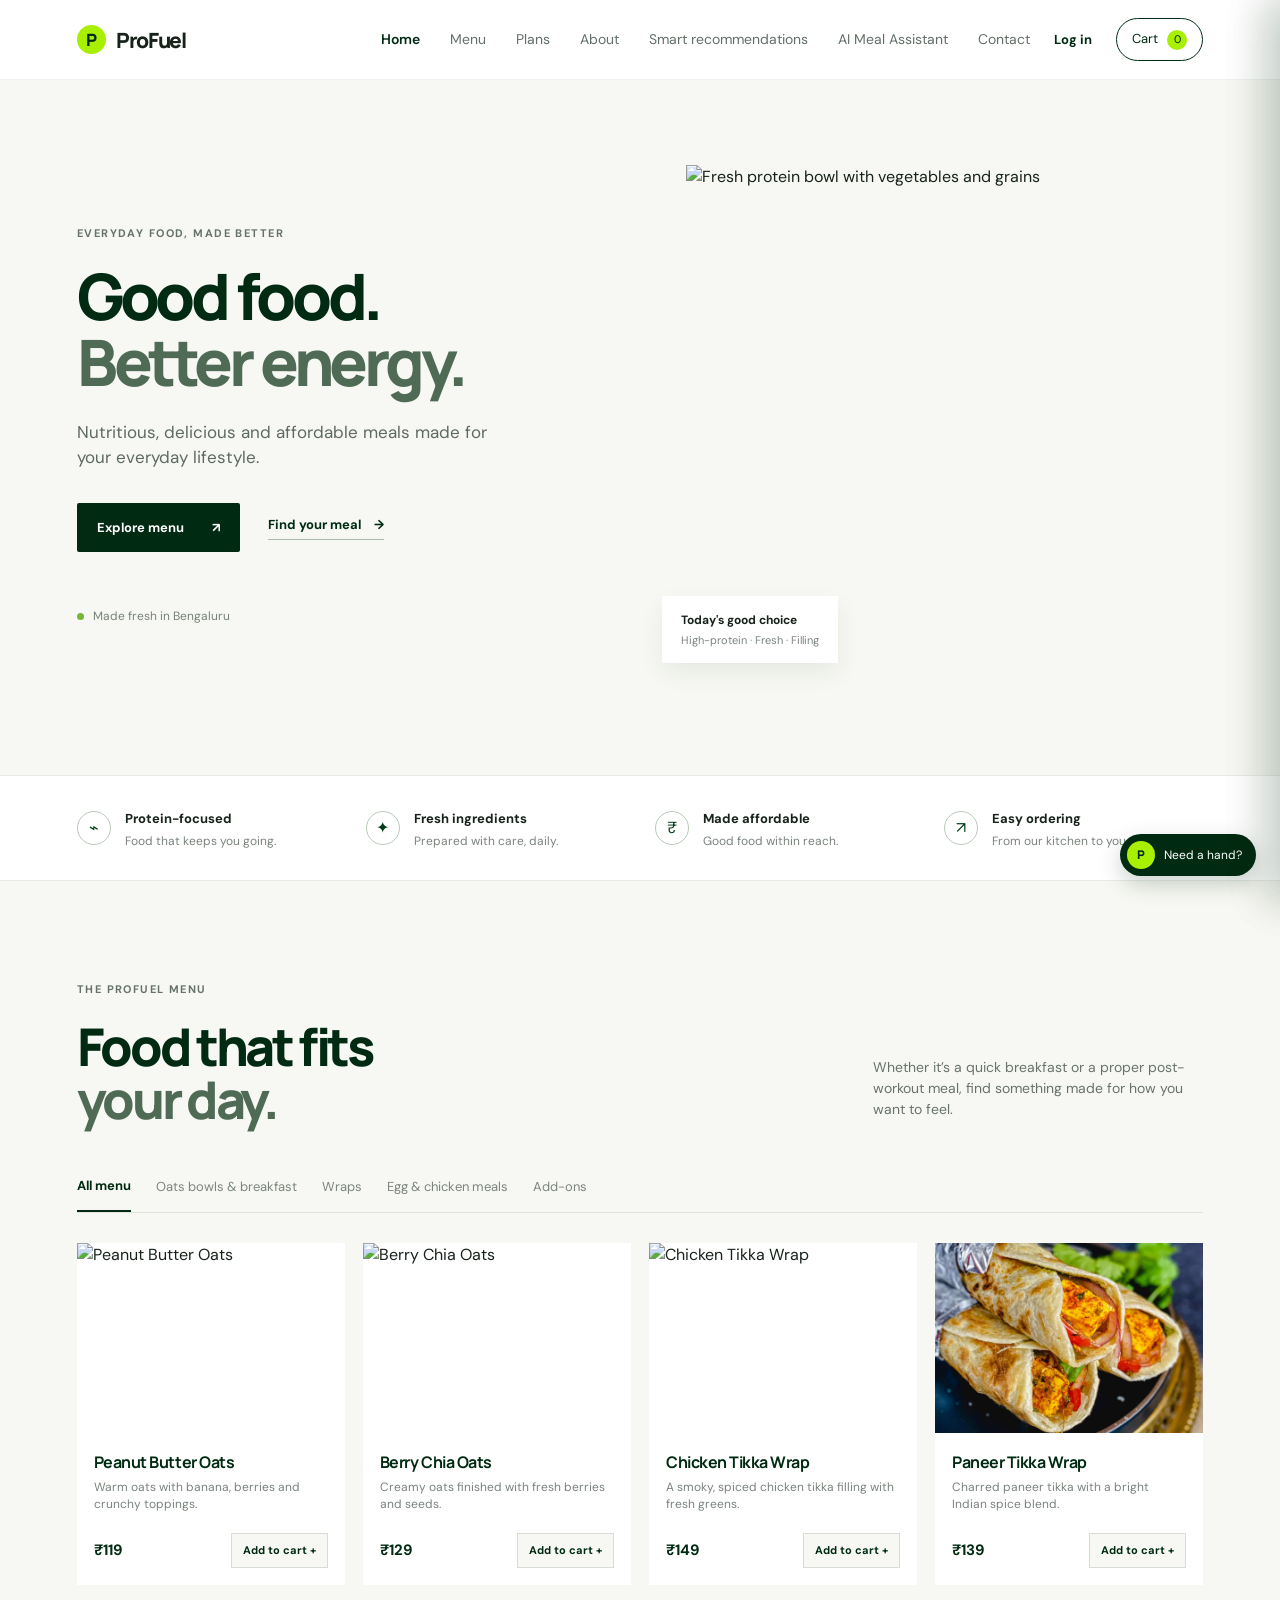
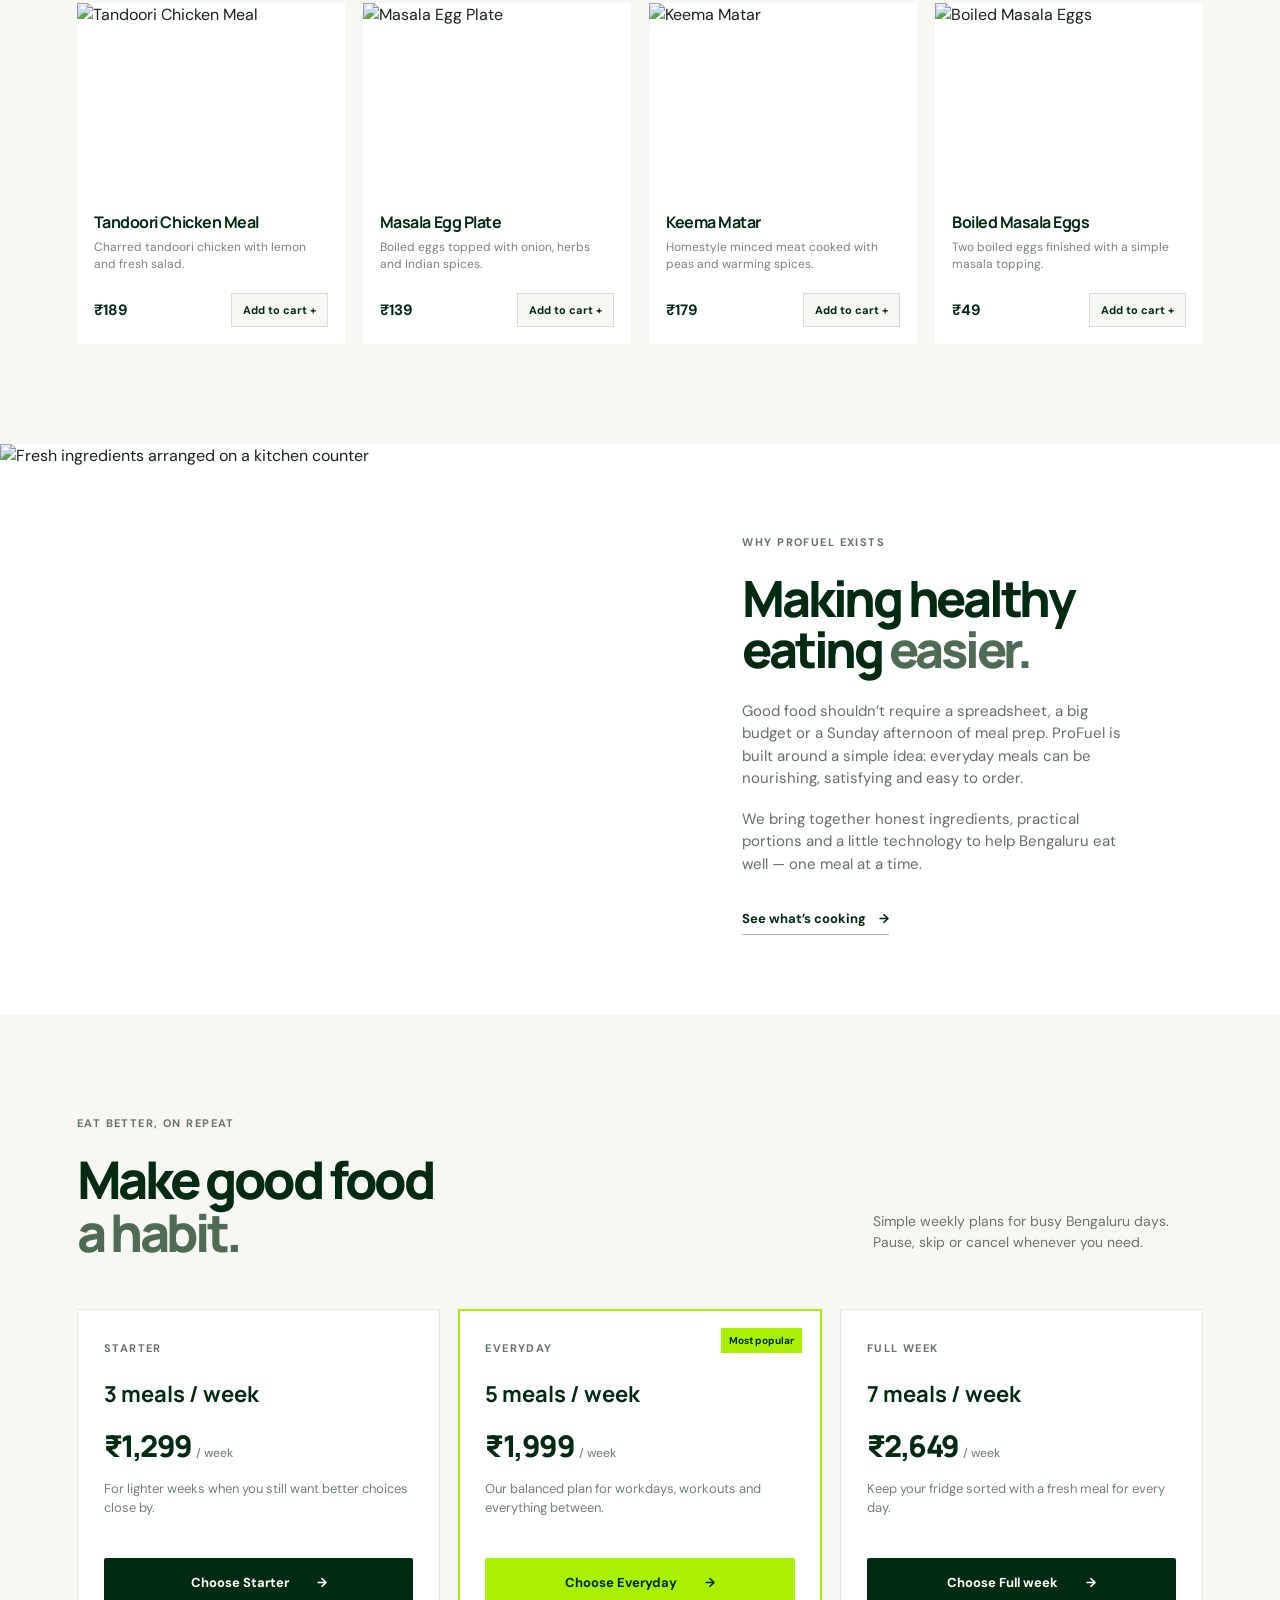
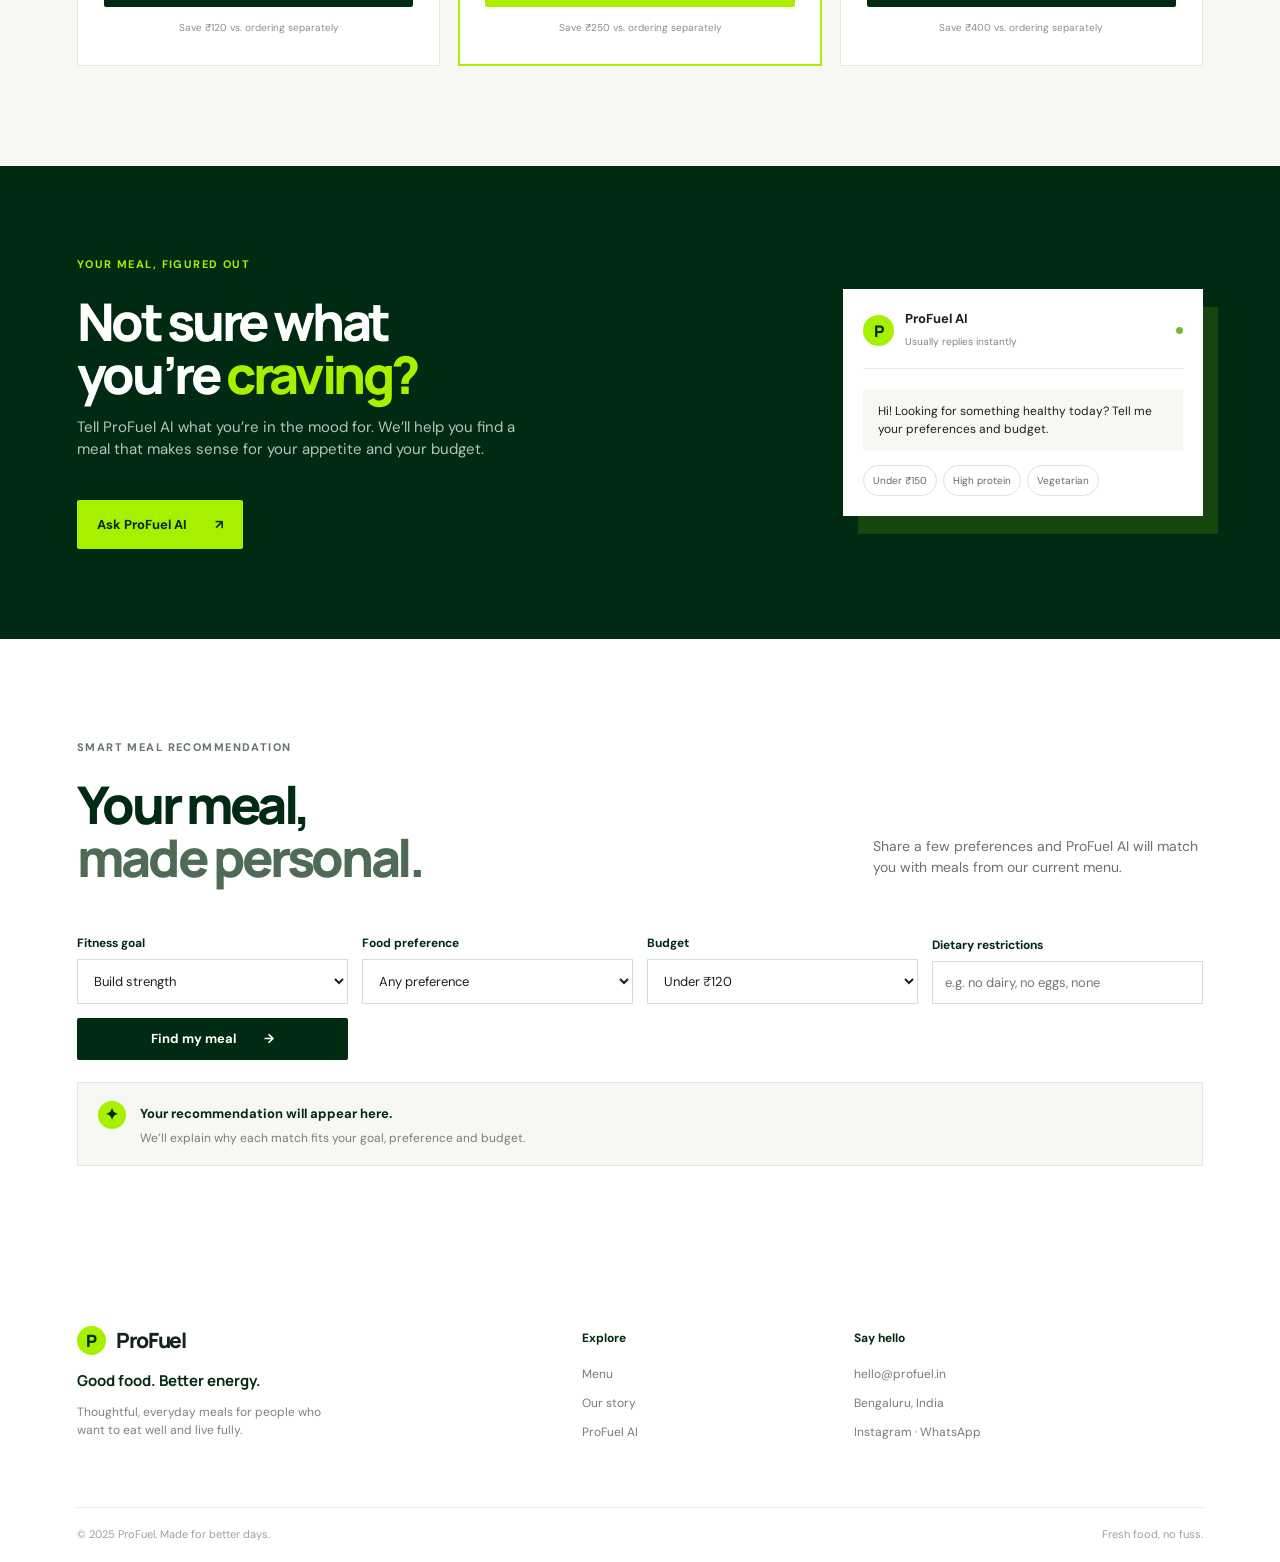
==== ProFuel/index.html @ 2f73b479 "Add files via upload" ====
<!doctype html>
<html lang="en">
  <head>
    <meta charset="UTF-8" />
    <meta name="viewport" content="width=device-width, initial-scale=1.0" />
    <meta name="description" content="ProFuel — nutritious, delicious and affordable meals for your everyday lifestyle." />
    <title>ProFuel | Good Food. Better Energy.</title>
    <link rel="preconnect" href="https://fonts.googleapis.com" />
    <link rel="preconnect" href="https://fonts.gstatic.com" crossorigin />
    <link href="https://fonts.googleapis.com/css2?family=DM+Sans:wght@400;500;600;700&family=Manrope:wght@600;700;800&display=swap" rel="stylesheet" />
    <link rel="stylesheet" href="styles.css" />
  </head>
  <body>
    <header class="site-header">
      <a class="brand" href="#home" aria-label="ProFuel home"><span class="brand-mark">P</span><span>ProFuel</span></a>
      <button class="menu-toggle" aria-label="Open menu" aria-expanded="false">☰</button>
      <nav class="main-nav" aria-label="Main navigation">
        <a class="active" href="#home">Home</a>
        <a href="#menu">Menu</a>
        <a href="#plans">Plans</a>
        <a href="#about">About</a>
        <a href="#recommend">Smart recommendations</a>
        <a href="#assistant">AI Meal Assistant</a>
        <a href="#contact">Contact</a>
      </nav>
      <button class="auth-button" id="authButton">Log in</button>
      <button class="cart-button" id="cartButton" aria-label="Open cart">Cart <span id="cartCount">0</span></button>
    </header>

    <main>
      <section class="hero" id="home">
        <div class="hero-copy">
          <p class="eyebrow">Everyday food, made better</p>
          <h1>Good food.<br /><em>Better energy.</em></h1>
          <p class="hero-text">Nutritious, delicious and affordable meals made for your everyday lifestyle.</p>
          <div class="hero-actions">
            <a class="button button-dark" href="#menu">Explore menu <span>↗</span></a>
            <a class="text-link" href="#assistant">Find your meal <span>→</span></a>
          </div>
          <div class="hero-note"><span class="note-dot"></span> Made fresh in Bengaluru</div>
        </div>
        <div class="hero-image">
          <img src="https://images.unsplash.com/photo-1547592180-85f173990554?auto=format&fit=crop&w=1200&q=85" alt="Fresh protein bowl with vegetables and grains" />
          <div class="image-label"><strong>Today's good choice</strong><span>High-protein · Fresh · Filling</span></div>
        </div>
      </section>

      <section class="benefits" aria-label="Why ProFuel">
        <div class="benefit"><span class="benefit-icon">⌁</span><div><strong>Protein-focused</strong><p>Food that keeps you going.</p></div></div>
        <div class="benefit"><span class="benefit-icon">✦</span><div><strong>Fresh ingredients</strong><p>Prepared with care, daily.</p></div></div>
        <div class="benefit"><span class="benefit-icon">₹</span><div><strong>Made affordable</strong><p>Good food within reach.</p></div></div>
        <div class="benefit"><span class="benefit-icon">↗</span><div><strong>Easy ordering</strong><p>From our kitchen to you.</p></div></div>
      </section>

      <section class="menu-section" id="menu">
        <div class="section-heading">
          <div><p class="eyebrow">The ProFuel menu</p><h2>Food that fits<br /><em>your day.</em></h2></div>
          <p class="section-intro">Whether it’s a quick breakfast or a proper post-workout meal, find something made for how you want to feel.</p>
        </div>
        <div class="filters" role="tablist" aria-label="Menu categories">
          <button class="filter active" data-category="all">All menu</button>
          <button class="filter" data-category="breakfast">Oats bowls & breakfast</button>
          <button class="filter" data-category="wraps">Wraps</button>
          <button class="filter" data-category="meals">Egg & chicken meals</button>
          <button class="filter" data-category="addons">Add-ons</button>
        </div>
        <div class="product-grid" id="productGrid"></div>
      </section>

      <section class="story-section" id="about">
        <div class="story-image"><img src="https://images.unsplash.com/photo-1498837167922-ddd27525d352?auto=format&fit=crop&w=1100&q=85" alt="Fresh ingredients arranged on a kitchen counter" /></div>
        <div class="story-copy"><p class="eyebrow">Why ProFuel exists</p><h2>Making healthy eating <em>easier.</em></h2><p>Good food shouldn’t require a spreadsheet, a big budget or a Sunday afternoon of meal prep. ProFuel is built around a simple idea: everyday meals can be nourishing, satisfying and easy to order.</p><p>We bring together honest ingredients, practical portions and a little technology to help Bengaluru eat well — one meal at a time.</p><a class="text-link" href="#menu">See what’s cooking <span>→</span></a></div>
      </section>

      <section class="plans-section" id="plans">
        <div class="section-heading">
          <div><p class="eyebrow">Eat better, on repeat</p><h2>Make good food<br /><em>a habit.</em></h2></div>
          <p class="section-intro">Simple weekly plans for busy Bengaluru days. Pause, skip or cancel whenever you need.</p>
        </div>
        <div class="plans-grid">
          <article class="plan-card"><p class="eyebrow">Starter</p><h3>3 meals / week</h3><div class="plan-price">₹1,299 <small>/ week</small></div><p>For lighter weeks when you still want better choices close by.</p><button class="button button-dark subscribe-button" data-plan="Starter">Choose Starter <span>→</span></button><span class="plan-note">Save ₹120 vs. ordering separately</span></article>
          <article class="plan-card featured-plan"><span class="plan-badge">Most popular</span><p class="eyebrow">Everyday</p><h3>5 meals / week</h3><div class="plan-price">₹1,999 <small>/ week</small></div><p>Our balanced plan for workdays, workouts and everything between.</p><button class="button button-lime subscribe-button" data-plan="Everyday">Choose Everyday <span>→</span></button><span class="plan-note">Save ₹250 vs. ordering separately</span></article>
          <article class="plan-card"><p class="eyebrow">Full week</p><h3>7 meals / week</h3><div class="plan-price">₹2,649 <small>/ week</small></div><p>Keep your fridge sorted with a fresh meal for every day.</p><button class="button button-dark subscribe-button" data-plan="Full week">Choose Full week <span>→</span></button><span class="plan-note">Save ₹400 vs. ordering separately</span></article>
        </div>
      </section>

      <section class="assistant-section" id="assistant">
        <div><p class="eyebrow lime">Your meal, figured out</p><h2>Not sure what<br />you’re <em>craving?</em></h2><p>Tell ProFuel AI what you’re in the mood for. We’ll help you find a meal that makes sense for your appetite and your budget.</p><button class="button button-lime" id="openAssistant">Ask ProFuel AI <span>↗</span></button></div>
        <div class="assistant-preview"><div class="chat-top"><span class="avatar">P</span><div><strong>ProFuel AI</strong><small>Usually replies instantly</small></div><span class="online"></span></div><div class="chat-bubble">Hi! Looking for something healthy today? Tell me your preferences and budget.</div><div class="chat-suggestions"><span>Under ₹150</span><span>High protein</span><span>Vegetarian</span></div></div>
      </section>

      <section class="recommendation-section" id="recommend">
        <div class="section-heading"><div><p class="eyebrow">Smart meal recommendation</p><h2>Your meal,<br /><em>made personal.</em></h2></div><p class="section-intro">Share a few preferences and ProFuel AI will match you with meals from our current menu.</p></div>
        <form class="recommendation-form" id="recommendationForm">
          <label>Fitness goal<select id="goal"><option>Build strength</option><option>Eat lighter</option><option>Stay energised</option><option>Balanced everyday meal</option></select></label>
          <label>Food preference<select id="preference"><option>Any preference</option><option>Vegetarian</option><option>Egg-friendly</option><option>Chicken-friendly</option></select></label>
          <label>Budget<select id="budget"><option value="120">Under ₹120</option><option value="150">Under ₹150</option><option value="200">Under ₹200</option><option value="9999">Any budget</option></select></label>
          <label>Dietary restrictions<input id="restrictions" placeholder="e.g. no dairy, no eggs, none"></label>
          <button class="button button-dark" type="submit">Find my meal <span>→</span></button>
        </form>
        <div class="recommendation-result" id="recommendationResult" aria-live="polite"><span class="result-mark">✦</span><div><strong>Your recommendation will appear here.</strong><p>We’ll explain why each match fits your goal, preference and budget.</p></div></div>
      </section>
    </main>

    <footer id="contact">
      <div class="footer-main"><div><a class="brand footer-brand" href="#home"><span class="brand-mark">P</span><span>ProFuel</span></a><p class="footer-tagline">Good food. Better energy.</p><p class="footer-description">Thoughtful, everyday meals for people who want to eat well and live fully.</p></div><div><h4>Explore</h4><a href="#menu">Menu</a><a href="#about">Our story</a><a href="#assistant">ProFuel AI</a></div><div><h4>Say hello</h4><a href="mailto:hello@profuel.in">hello@profuel.in</a><span>Bengaluru, India</span><span>Instagram · WhatsApp</span></div></div>
      <div class="footer-bottom"><span>© 2025 ProFuel. Made for better days.</span><span>Fresh food, no fuss.</span></div>
    </footer>

    <aside class="cart-drawer" id="cartDrawer" aria-hidden="true"><div class="drawer-header"><h3>Your cart</h3><button id="closeCart" aria-label="Close cart">×</button></div><div class="cart-items" id="cartItems"></div><div class="cart-footer"><div><span>Subtotal</span><strong id="cartTotal">₹0</strong></div><button class="button button-dark checkout" id="checkout">Continue to checkout <span>→</span></button></div></aside>
    <div class="overlay" id="overlay"></div>

    <div class="chat-window" id="chatWindow" aria-hidden="true"><div class="drawer-header"><div class="chat-heading"><span class="avatar">P</span><div><h3>ProFuel AI</h3><small>Meal assistant</small></div></div><button id="closeChat" aria-label="Close assistant">×</button></div><div class="chat-body" id="chatBody"><div class="chat-bubble">Hi! Looking for something healthy today? Tell me your preferences and budget.</div><div class="chat-suggestions"><button>Find a meal under ₹150</button><button>Show vegetarian options</button><button>Recommend a protein-focused meal</button><button>Help me choose breakfast</button></div></div><form class="chat-form" id="chatForm"><input id="chatInput" placeholder="Tell me what you’re looking for..." autocomplete="off" /><button aria-label="Send message">↑</button></form></div>
    <button class="floating-ai" id="floatingAi" aria-label="Open ProFuel AI"><span class="avatar">P</span><span>Need a hand?</span></button>

    <section class="auth-panel" id="authPanel" aria-hidden="true">
      <div class="auth-card">
        <button class="panel-close" id="closeAuth" aria-label="Close authentication">×</button>
        <div class="auth-brand"><span class="brand-mark">P</span><span>ProFuel</span></div>
        <div class="auth-tabs"><button class="auth-tab active" data-auth-mode="login">Log in</button><button class="auth-tab" data-auth-mode="signup">Create account</button></div>
        <div id="authLogin">
          <p class="eyebrow">Welcome back</p><h2>Good to see you.</h2><p class="auth-copy">Log in to keep your orders and preferences close.</p>
          <form class="auth-form" id="loginForm"><label>Email<input type="email" id="loginEmail" required placeholder="you@example.com"></label><label>Password<input type="password" id="loginPassword" required placeholder="••••••••"></label><p class="form-error" id="loginError"></p><button class="button button-dark" type="submit">Log in <span>→</span></button></form>
          <p class="demo-note">Demo admin: admin@profueleats.in / admin123</p>
        </div>
        <div id="authSignup" hidden>
          <p class="eyebrow">Join ProFuel</p><h2>Eat well,<br /><em>every day.</em></h2><p class="auth-copy">Create an account to make your next order easier.</p>
          <form class="auth-form" id="signupForm"><label>Name<input type="text" id="signupName" required placeholder="Your name"></label><label>Email<input type="email" id="signupEmail" required placeholder="you@example.com"></label><label>Password<input type="password" id="signupPassword" required minlength="6" placeholder="At least 6 characters"></label><p class="form-error" id="signupError"></p><button class="button button-dark" type="submit">Create account <span>→</span></button></form>
        </div>
      </div>
    </section>

    <section class="admin-panel" id="adminPanel" aria-hidden="true">
      <div class="admin-shell">
        <header class="admin-header"><a class="brand" href="#home"><span class="brand-mark">P</span><span>ProFuel <small>Admin</small></span></a><div class="admin-user"><span id="adminUserName">Admin</span><button class="text-button" id="adminLogout">Log out</button></div></header>
        <div class="admin-content"><aside class="admin-sidebar"><p class="eyebrow">Workspace</p><button class="admin-nav active">Overview</button><button class="admin-nav">Orders</button><button class="admin-nav">Menu items</button><button class="admin-nav">Customers</button><button class="admin-nav forecast-nav">AI Forecast</button></aside><div class="admin-main"><div class="admin-title"><div><p class="eyebrow">Monday, Bengaluru</p><h1>Good morning, <em>Admin.</em></h1></div><button class="button button-lime" id="adminAddItem">+ Add menu item</button></div><div class="stat-grid"><div class="stat-card"><span>Today’s orders</span><strong>24</strong><small class="positive">↑ 12% from yesterday</small></div><div class="stat-card"><span>Revenue today</span><strong>₹8,460</strong><small class="positive">↑ 8% from yesterday</small></div><div class="stat-card"><span>Active customers</span><strong>186</strong><small>Across Bengaluru</small></div><div class="stat-card"><span>Menu items</span><strong id="adminMenuCount">8</strong><small>Currently available</small></div></div><div class="admin-grid"><section class="admin-table-card"><div class="admin-card-heading"><div><p class="eyebrow">Live activity</p><h2>Recent orders</h2></div><button class="text-button">View all →</button></div><div class="order-table"><div class="order-row order-head"><span>Order</span><span>Customer</span><span>Items</span><span>Total</span><span>Status</span></div><div class="order-row"><strong>#PF-1048</strong><span>Arjun Nair</span><span>2 items</span><span>₹328</span><b class="status ready">Preparing</b></div><div class="order-row"><strong>#PF-1047</strong><span>Meera Shah</span><span>1 item</span><span>₹149</span><b class="status delivered">Delivered</b></div><div class="order-row"><strong>#PF-1046</strong><span>Rohan Kumar</span><span>3 items</span><span>₹447</span><b class="status ready">Preparing</b></div><div class="order-row"><strong>#PF-1045</strong><span>Ananya Rao</span><span>2 items</span><span>₹238</span><b class="status delivered">Delivered</b></div></div></section><section class="admin-table-card"><div class="admin-card-heading"><div><p class="eyebrow">Best sellers</p><h2>Popular this week</h2></div></div><div class="popular-item"><span class="popular-number">01</span><div><strong>Chicken Tikka Wrap</strong><small>42 orders</small></div><b>₹149</b></div><div class="popular-item"><span class="popular-number">02</span><div><strong>Peanut Butter Oats</strong><small>36 orders</small></div><b>₹119</b></div><div class="popular-item"><span class="popular-number">03</span><div><strong>Tandoori Chicken Meal</strong><small>31 orders</small></div><b>₹189</b></div></section></div><section class="forecast-section" id="forecastSection"><div class="admin-card-heading"><div><p class="eyebrow">AI demand forecasting</p><h2>Plan next week with more confidence.</h2></div><span class="forecast-updated">Updated from last 30 days</span></div><div class="forecast-grid"><div class="forecast-chart"><div class="chart-labels"><span>Mon</span><span>Tue</span><span>Wed</span><span>Thu</span><span>Fri</span><span>Sat</span><span>Sun</span></div><div class="bars"><span style="height:52%"></span><span style="height:68%"></span><span style="height:61%"></span><span style="height:78%"></span><span style="height:91%"></span><span style="height:100%"></span><span style="height:72%"></span></div><div class="chart-caption"><strong>Saturday is expected to be your busiest day.</strong><span>Forecast range: 28–34 orders</span></div></div><div class="forecast-insights"><div class="insight"><span class="insight-icon">↑</span><div><strong>Stock up on chicken</strong><p>Prepare 18% more chicken than your weekly average.</p></div></div><div class="insight"><span class="insight-icon">✦</span><div><strong>Wraps may lead demand</strong><p>Chicken Tikka Wrap is forecast to sell 46 units next week.</p></div></div><div class="insight warning"><span class="insight-icon">!</span><div><strong>Reduce berry prep on Monday</strong><p>Berry Chia Oats had 14% waste in the last 30 days.</p></div></div></div></div></section></div></div>
      </div>
    </section>
    <script src="app.js"></script>
  </body>
</html>
---- ProFuel/styles.css ----
:root{--forest:#002b12;--dark:#003d18;--lime:#a8f000;--cream:#f7f8f3;--ink:#17231a;--muted:#6d766e;--line:#dfe4dc}*{box-sizing:border-box}html{scroll-behavior:smooth}body{margin:0;color:var(--ink);font-family:"DM Sans",sans-serif;background:var(--cream);line-height:1.5}a{text-decoration:none;color:inherit}button{font:inherit;border:0;cursor:pointer}.site-header{height:80px;padding:0 6vw;display:flex;align-items:center;gap:24px;background:#fff;position:sticky;top:0;z-index:10;border-bottom:1px solid #edf0eb}.brand{display:flex;align-items:center;gap:10px;font:800 21px Manrope,sans-serif;letter-spacing:-.06em;margin-right:auto}.brand-mark{display:grid;place-items:center;background:var(--lime);color:var(--forest);width:29px;height:29px;border-radius:50%;font:800 17px Manrope}.main-nav{display:flex;gap:30px;font-size:14px;color:#637067}.main-nav a{padding:8px 0}.main-nav a:hover,.main-nav .active{color:var(--forest);font-weight:600}.cart-button{border:1px solid var(--forest);color:var(--forest);background:#fff;border-radius:30px;padding:10px 15px;font-size:13px}.cart-button span{background:var(--lime);border-radius:50%;display:inline-grid;place-items:center;min-width:20px;height:20px;margin-left:6px;font-size:11px}.menu-toggle{display:none;background:transparent;font-size:22px}.hero{max-width:1280px;margin:auto;padding:85px 6vw 90px;display:grid;grid-template-columns:1fr 1.02fr;gap:8vw;align-items:center}.eyebrow{text-transform:uppercase;letter-spacing:.13em;font-size:11px;font-weight:700;color:#66736a;margin:0 0 22px}.hero h1,h2{font:800 clamp(44px,5vw,76px)/1.02 Manrope,sans-serif;letter-spacing:-.065em;margin:0;color:var(--forest)}h1 em,h2 em{font-style:normal;color:#4f6b55}.hero-text{max-width:420px;color:#5e6a62;font-size:17px;margin:26px 0 32px}.hero-actions{display:flex;align-items:center;gap:28px}.button{display:inline-flex;justify-content:center;align-items:center;gap:28px;padding:15px 20px;font-size:13px;font-weight:700;border-radius:2px}.button-dark{background:var(--forest);color:#fff}.button-dark:hover{background:var(--dark)}.button-lime{background:var(--lime);color:var(--forest);margin-top:24px}.text-link{font-size:13px;font-weight:700;color:var(--forest);border-bottom:1px solid #aeb8ac;padding-bottom:5px}.text-link span{margin-left:10px}.hero-note{font-size:12px;color:#788279;margin-top:55px;display:flex;align-items:center;gap:9px}.note-dot,.online{background:#75b839;width:7px;height:7px;border-radius:50%;display:inline-block}.hero-image{position:relative}.hero-image img{width:100%;height:520px;object-fit:cover;display:block}.image-label{position:absolute;background:#fff;bottom:22px;left:-24px;padding:15px 19px;display:flex;flex-direction:column;gap:3px;box-shadow:0 10px 25px #002b1212;font-size:12px}.image-label span{color:#7b847d;font-size:11px}.benefits{background:#fff;border-top:1px solid #e8ece6;border-bottom:1px solid #e8ece6;display:grid;grid-template-columns:repeat(4,1fr);padding:30px 6vw;gap:30px}.benefit{display:flex;gap:14px;align-items:center}.benefit-icon{width:34px;height:34px;border:1px solid #b9c9b9;color:var(--dark);display:grid;place-items:center;border-radius:50%;font-size:16px}.benefit strong{font-size:13px}.benefit p{margin:2px 0 0;color:#7a837c;font-size:12px}.menu-section{max-width:1280px;margin:auto;padding:100px 6vw}.section-heading{display:flex;justify-content:space-between;align-items:end;margin-bottom:50px}.section-heading h2{font-size:52px}.section-intro{max-width:330px;color:#69736c;font-size:14px;margin:0 0 6px}.filters{display:flex;gap:25px;border-bottom:1px solid var(--line);margin-bottom:30px;overflow-x:auto}.filter{color:#7c857e;background:transparent;white-space:nowrap;padding:0 0 15px;font-size:13px}.filter.active{color:var(--forest);font-weight:700;border-bottom:2px solid var(--forest)}.product-grid{display:grid;grid-template-columns:repeat(4,1fr);gap:18px}.product-card{background:#fff;min-width:0;display:flex;flex-direction:column}.product-card img{width:100%;height:190px;object-fit:cover}.product-info{padding:18px 17px 17px;display:flex;flex-direction:column;flex:1}.product-info h3{font:700 16px Manrope;margin:0 0 6px;color:var(--forest);letter-spacing:-.03em}.product-info p{font-size:12px;color:#7a837c;line-height:1.45;margin:0 0 18px;min-height:36px}.product-bottom{display:flex;align-items:center;justify-content:space-between;margin-top:auto}.price{font-weight:700;font-size:15px;color:var(--forest)}.add-button{background:var(--cream);color:var(--forest);border:1px solid #d6ddd4;padding:8px 11px;font-size:11px;font-weight:700}.add-button:hover{background:var(--lime);border-color:var(--lime)}.story-section{background:#fff;display:grid;grid-template-columns:1fr 1fr}.story-image img{width:100%;height:540px;object-fit:cover}.story-copy{padding:90px 11vw 80px 8vw;align-self:center}.story-copy h2{font-size:50px;margin-bottom:25px}.story-copy p:not(.eyebrow){color:#647068;max-width:440px;font-size:15px;margin:0 0 18px}.story-copy .text-link{display:inline-block;margin-top:16px}.assistant-section{background:var(--forest);color:#fff;padding:90px max(6vw,calc((100vw - 1150px)/2));display:grid;grid-template-columns:1fr 360px;gap:100px;align-items:center}.assistant-section h2{color:#fff;font-size:52px}.assistant-section h2 em{color:var(--lime)}.assistant-section p:not(.eyebrow){color:#b5c5b7;max-width:450px;font-size:15px}.lime{color:var(--lime)}.assistant-preview{background:#fff;padding:20px;color:var(--ink);box-shadow:15px 18px 0 #a8f00022}.chat-top,.chat-heading{display:flex;align-items:center;gap:11px}.chat-top{border-bottom:1px solid #e8ece7;padding-bottom:16px}.avatar{width:31px;height:31px;background:var(--lime);border-radius:50%;display:grid;place-items:center;color:var(--forest);font-weight:800;font-family:Manrope}.chat-top strong,.chat-heading h3{font-size:13px;display:block}.chat-top small,.chat-heading small{font-size:10px;color:#7c857f}.chat-top .online{margin-left:auto}.chat-bubble{background:var(--cream);font-size:12px;padding:13px 15px;margin:20px 0 14px;line-height:1.5}.chat-suggestions{display:flex;flex-wrap:wrap;gap:6px}.chat-suggestions span{border:1px solid #dce5d8;color:#5f6c62;font-size:10px;padding:7px 9px;border-radius:20px}footer{background:#fff;padding:60px 6vw 20px}.footer-main{display:grid;grid-template-columns:2fr 1fr 1.5fr;gap:40px;max-width:1280px;margin:auto;padding-bottom:55px}.footer-brand{margin:0 0 15px;display:inline-flex}.footer-tagline{font:700 15px Manrope;color:var(--forest);margin:0 0 9px}.footer-description{font-size:12px;color:#7b847c;max-width:250px}.footer-main h4{font-size:12px;margin:3px 0 18px;color:var(--forest)}.footer-main>div:not(:first-child) a,.footer-main>div:not(:first-child) span{display:block;color:#737d75;font-size:12px;margin:0 0 11px}.footer-bottom{border-top:1px solid #e5e9e3;padding-top:18px;display:flex;justify-content:space-between;color:#9aa29a;font-size:11px}.cart-drawer,.chat-window{position:fixed;z-index:30;right:0;top:0;height:100vh;width:min(410px,100%);background:#fff;transform:translateX(100%);transition:transform .25s ease;display:flex;flex-direction:column;box-shadow:-15px 0 40px #002b1220}.cart-drawer.open,.chat-window.open{transform:translateX(0)}.drawer-header{padding:24px 24px 18px;border-bottom:1px solid #e6ebe4;display:flex;align-items:center;justify-content:space-between}.drawer-header h3,.chat-heading h3{font:700 20px Manrope;margin:0;color:var(--forest)}.drawer-header button{background:transparent;font-size:28px;color:#68736a}.cart-items{padding:20px 24px;overflow:auto;flex:1}.cart-empty{color:#7d877f;text-align:center;padding:80px 20px;font-size:14px}.cart-row{display:flex;gap:13px;padding:13px 0;border-bottom:1px solid #edf0ec}.cart-row img{width:65px;height:65px;object-fit:cover}.cart-row h4{font-size:13px;margin:0 0 3px;color:var(--forest)}.cart-row p{font-size:12px;margin:0;color:#788279}.qty{display:flex;gap:9px;align-items:center;margin-top:7px}.qty button{width:20px;height:20px;border:1px solid #d5ddd3;background:#fff}.cart-footer{border-top:1px solid #e6ebe4;padding:20px 24px}.cart-footer>div{display:flex;justify-content:space-between;margin-bottom:17px;font-size:13px;color:#758078}.cart-footer strong{color:var(--forest);font-size:17px}.checkout{width:100%}.overlay{position:fixed;inset:0;background:#002b124c;opacity:0;pointer-events:none;z-index:20;transition:opacity .25s}.overlay.open{opacity:1;pointer-events:auto}.floating-ai{position:fixed;right:24px;bottom:24px;z-index:15;display:flex;align-items:center;gap:9px;border-radius:30px;padding:7px 14px 7px 7px;background:var(--forest);color:#fff;box-shadow:0 8px 22px #002b1235;font-size:12px}.floating-ai .avatar{width:28px;height:28px}.chat-window{z-index:40;width:min(390px,100%)}.chat-body{padding:20px 24px;overflow:auto;flex:1}.chat-body .chat-suggestions{display:flex;flex-direction:column;align-items:flex-start}.chat-body .chat-suggestions button{background:#fff;border:1px solid #dce5d8;color:#5f6c62;border-radius:20px;padding:9px 12px;font-size:11px;text-align:left}.chat-form{display:flex;gap:8px;border-top:1px solid #e6ebe4;padding:15px 20px}.chat-form input{border:0;background:var(--cream);padding:12px;min-width:0;flex:1;outline:0;font:12px "DM Sans"}.chat-form button{background:var(--lime);color:var(--forest);width:38px;font-weight:700}.chat-heading{margin-right:auto}@media(max-width:850px){.main-nav{display:none}.menu-toggle{display:block;order:3}.site-header{gap:15px}.main-nav.mobile-open{display:flex;position:absolute;top:80px;left:0;right:0;background:#fff;padding:20px 6vw;flex-direction:column;gap:8px;border-bottom:1px solid var(--line)}.hero{grid-template-columns:1fr;gap:45px;padding-top:55px}.hero-image img{height:400px}.image-label{left:15px}.benefits{grid-template-columns:repeat(2,1fr)}.product-grid{grid-template-columns:repeat(2,1fr)}.story-section{grid-template-columns:1fr}.story-image img{height:370px}.story-copy{padding:65px 8vw}.assistant-section{grid-template-columns:1fr;gap:40px}.footer-main{grid-template-columns:1fr 1fr}.footer-main>div:first-child{grid-column:1/-1}}@media(max-width:520px){.site-header{height:68px;padding:0 5vw}.cart-button{padding:8px 10px}.main-nav.mobile-open{top:68px}.hero{padding:50px 5vw 65px}.hero h1{font-size:48px}.hero-text{font-size:15px}.hero-image img{height:310px}.benefits{padding:25px 5vw;gap:24px 15px}.benefit{align-items:flex-start}.benefit-icon{flex:0 0 30px}.benefit strong{font-size:12px}.benefit p{font-size:11px}.menu-section{padding:70px 5vw}.section-heading{display:block;margin-bottom:35px}.section-heading h2,.story-copy h2,.assistant-section h2{font-size:40px}.section-intro{margin-top:25px}.filters{gap:19px}.product-grid{gap:10px}.product-card img{height:135px}.product-info{padding:13px 11px}.product-info h3{font-size:13px}.product-info p{font-size:11px;min-height:48px}.product-bottom{display:block}.price{display:block;margin-bottom:9px}.add-button{width:100%}.story-copy{padding:55px 7vw}.assistant-section{padding:65px 7vw}.footer-main{grid-template-columns:1fr 1fr;padding-bottom:35px}.footer-main>div:first-child{grid-column:1/-1}.footer-bottom{display:block;line-height:2}.footer-bottom span{display:block}.floating-ai{right:14px;bottom:14px}.floating-ai>span:last-child{display:none}}

.auth-button{background:transparent;color:var(--forest);font-size:13px;font-weight:700;padding:10px 0}.auth-panel,.admin-panel{position:fixed;inset:0;z-index:50;background:#002b1270;opacity:0;pointer-events:none;transition:opacity .2s}.auth-panel.open,.admin-panel.open{opacity:1;pointer-events:auto}.auth-card{width:min(470px,calc(100% - 32px));max-height:calc(100vh - 32px);overflow:auto;background:#fff;margin:16px auto;padding:38px 42px;position:relative;box-shadow:0 20px 70px #002b1240}.panel-close{position:absolute;right:20px;top:17px;background:transparent;font-size:28px;color:#68736a}.auth-brand{display:flex;align-items:center;gap:10px;font:800 21px Manrope;margin-bottom:35px;color:var(--forest)}.auth-tabs{display:flex;gap:22px;border-bottom:1px solid var(--line);margin-bottom:30px}.auth-tab{background:transparent;color:#89928b;padding:0 0 13px;font-size:13px}.auth-tab.active{color:var(--forest);font-weight:700;border-bottom:2px solid var(--forest)}.auth-card h2{font-size:42px;margin-bottom:13px}.auth-copy{font-size:14px;color:#718078;margin:0 0 26px}.auth-form{display:grid;gap:15px}.auth-form label{display:grid;gap:7px;color:var(--forest);font-size:12px;font-weight:700}.auth-form input{border:1px solid #d6dfd5;padding:12px;font:13px "DM Sans";outline:0}.auth-form input:focus{border-color:var(--forest)}.auth-form .button{width:100%;margin-top:5px}.form-error{color:#a5362d;font-size:12px;min-height:16px;margin:0}.demo-note{color:#89928b;font-size:11px;margin:23px 0 0}.admin-panel{background:var(--cream);overflow:auto}.admin-shell{min-height:100vh}.admin-header{height:76px;background:#fff;border-bottom:1px solid var(--line);display:flex;align-items:center;justify-content:space-between;padding:0 5vw}.admin-header .brand{margin:0}.admin-header small{font:500 11px "DM Sans";letter-spacing:0;color:#7a857d;margin-left:4px}.admin-user{display:flex;align-items:center;gap:22px;font-size:13px;color:#66736a}.text-button{background:transparent;color:var(--forest);font-size:12px;font-weight:700}.admin-content{display:grid;grid-template-columns:220px 1fr;max-width:1450px;margin:auto}.admin-sidebar{background:#fff;min-height:calc(100vh - 76px);padding:36px 22px}.admin-sidebar .eyebrow{margin-left:12px;margin-bottom:15px}.admin-nav{display:block;width:100%;text-align:left;background:transparent;padding:12px;color:#77827a;font-size:13px}.admin-nav.active,.admin-nav:hover{background:var(--cream);color:var(--forest);font-weight:700}.admin-main{padding:48px 5vw}.admin-title{display:flex;justify-content:space-between;align-items:end;margin-bottom:35px}.admin-title h1{font:800 40px/1.05 Manrope;letter-spacing:-.06em;color:var(--forest);margin:0}.admin-title h1 em{font-style:normal;color:#4f6b55}.stat-grid{display:grid;grid-template-columns:repeat(4,1fr);gap:15px;margin-bottom:25px}.stat-card,.admin-table-card{background:#fff;padding:22px}.stat-card{display:grid;gap:7px}.stat-card span,.stat-card small{font-size:11px;color:#7c867e}.stat-card strong{font:800 30px Manrope;color:var(--forest);letter-spacing:-.05em}.positive{color:#4d8c36!important}.admin-grid{display:grid;grid-template-columns:1.55fr 1fr;gap:18px}.admin-card-heading{display:flex;justify-content:space-between;align-items:start;border-bottom:1px solid #edf0ec;padding-bottom:18px;margin-bottom:4px}.admin-card-heading .eyebrow{margin:0 0 7px}.admin-card-heading h2{font:700 20px Manrope;letter-spacing:-.04em}.order-row{display:grid;grid-template-columns:1.1fr 1.4fr .8fr .7fr .8fr;gap:10px;align-items:center;padding:15px 0;border-bottom:1px solid #edf0ec;font-size:12px;color:#66736a}.order-row strong{color:var(--forest);font-size:11px}.order-head{color:#9aa39b;font-size:10px;text-transform:uppercase;letter-spacing:.08em}.status{font-size:10px;font-weight:700;padding:5px 8px;text-align:center}.status.ready{background:#fff4d8;color:#8b6814}.status.delivered{background:#e8f4e3;color:#4b7f3b}.popular-item{display:flex;align-items:center;gap:14px;padding:19px 0;border-bottom:1px solid #edf0ec}.popular-number{font:700 13px Manrope;color:#a6afa7}.popular-item div{display:grid;gap:4px;flex:1}.popular-item strong{font-size:12px;color:var(--forest)}.popular-item small{font-size:11px;color:#89928b}.popular-item>b{font-size:12px;color:var(--forest)}@media(max-width:850px){.auth-button{margin-left:auto}.admin-content{grid-template-columns:1fr}.admin-sidebar{display:none}.admin-main{padding:35px 5vw}.stat-grid{grid-template-columns:repeat(2,1fr)}.admin-grid{grid-template-columns:1fr}}@media(max-width:520px){.auth-card{padding:32px 24px}.auth-card h2{font-size:36px}.site-header{gap:13px}.auth-button{font-size:12px}.admin-header{padding:0 5vw}.admin-title{display:block}.admin-title .button{margin-top:20px}.admin-title h1{font-size:34px}.stat-card{padding:16px}.stat-card strong{font-size:25px}.order-table{overflow:auto}.order-row{min-width:520px}.admin-table-card{overflow:hidden}}

.plans-section{max-width:1280px;margin:auto;padding:100px 6vw;background:var(--cream)}.plans-grid{display:grid;grid-template-columns:repeat(3,1fr);gap:18px}.plan-card{background:#fff;padding:30px 26px;position:relative;border:1px solid #e3e9e1}.plan-card h3{font:700 22px Manrope;color:var(--forest);margin:0 0 16px}.plan-card>p:not(.eyebrow){color:#718078;font-size:13px;min-height:42px}.plan-price{font:800 30px Manrope;color:var(--forest);letter-spacing:-.05em}.plan-price small{font:500 12px "DM Sans";color:#7d877f;letter-spacing:0}.plan-card .button{width:100%;margin-top:24px}.plan-note{display:block;color:#87918a;font-size:10px;text-align:center;margin-top:13px}.featured-plan{border:2px solid var(--lime);padding:29px 25px}.plan-badge{position:absolute;right:18px;top:17px;background:var(--lime);color:var(--forest);font-size:10px;font-weight:700;padding:5px 8px}.forecast-section{background:#fff;padding:24px;margin-top:24px}.forecast-updated{font-size:11px;color:#859089}.forecast-grid{display:grid;grid-template-columns:1.35fr 1fr;gap:25px}.forecast-chart{border:1px solid #edf0ec;padding:24px;min-height:260px;display:flex;flex-direction:column;justify-content:end}.bars{height:150px;display:flex;align-items:end;gap:14px;border-bottom:1px solid #dfe7df;padding:0 8px}.bars span{background:var(--forest);flex:1;min-height:20px}.bars span:nth-child(5),.bars span:nth-child(6){background:var(--lime)}.chart-labels{display:flex;justify-content:space-around;color:#89948c;font-size:10px;margin-bottom:8px}.chart-caption{display:flex;justify-content:space-between;gap:10px;margin-top:17px;font-size:12px;color:var(--forest)}.chart-caption span{color:#849087;font-size:11px}.forecast-insights{display:grid;gap:10px}.insight{display:flex;gap:13px;padding:15px;background:var(--cream)}.insight-icon{display:grid;place-items:center;flex:0 0 28px;height:28px;background:var(--lime);border-radius:50%;font-weight:700;color:var(--forest)}.insight strong{font-size:12px;color:var(--forest)}.insight p{font-size:11px;color:#7a857d;margin:4px 0 0}.insight.warning{background:#fff8e6}.insight.warning .insight-icon{background:#f4c84e}.forecast-nav{margin-top:10px;border-top:1px solid #edf0ec;padding-top:20px}@media(max-width:850px){.plans-grid{grid-template-columns:1fr}.forecast-grid{grid-template-columns:1fr}.forecast-section{padding:18px}.chart-caption{display:block}.chart-caption span{display:block;margin-top:4px}}
.recommendation-section{max-width:1280px;margin:auto;padding:100px 6vw;background:#fff}.recommendation-form{display:grid;grid-template-columns:repeat(4,1fr);gap:14px;align-items:end;margin-bottom:22px}.recommendation-form label{display:grid;gap:7px;color:var(--forest);font-size:12px;font-weight:700}.recommendation-form input,.recommendation-form select{width:100%;border:1px solid #d6dfd5;background:#fff;padding:12px;font:13px "DM Sans";color:var(--ink);outline:0}.recommendation-form input:focus,.recommendation-form select:focus{border-color:var(--forest)}.recommendation-form .button{height:42px}.recommendation-result{display:flex;gap:14px;align-items:flex-start;border:1px solid #dfe8dc;background:var(--cream);padding:18px 20px;min-height:70px}.result-mark{display:grid;place-items:center;width:28px;height:28px;border-radius:50%;background:var(--lime);color:var(--forest);font-weight:700}.recommendation-result strong{font-size:13px;color:var(--forest)}.recommendation-result p{font-size:12px;color:#748078;margin:4px 0 0}@media(max-width:850px){.recommendation-form{grid-template-columns:repeat(2,1fr)}}@media(max-width:520px){.recommendation-section{padding:70px 5vw}.recommendation-form{grid-template-columns:1fr}}
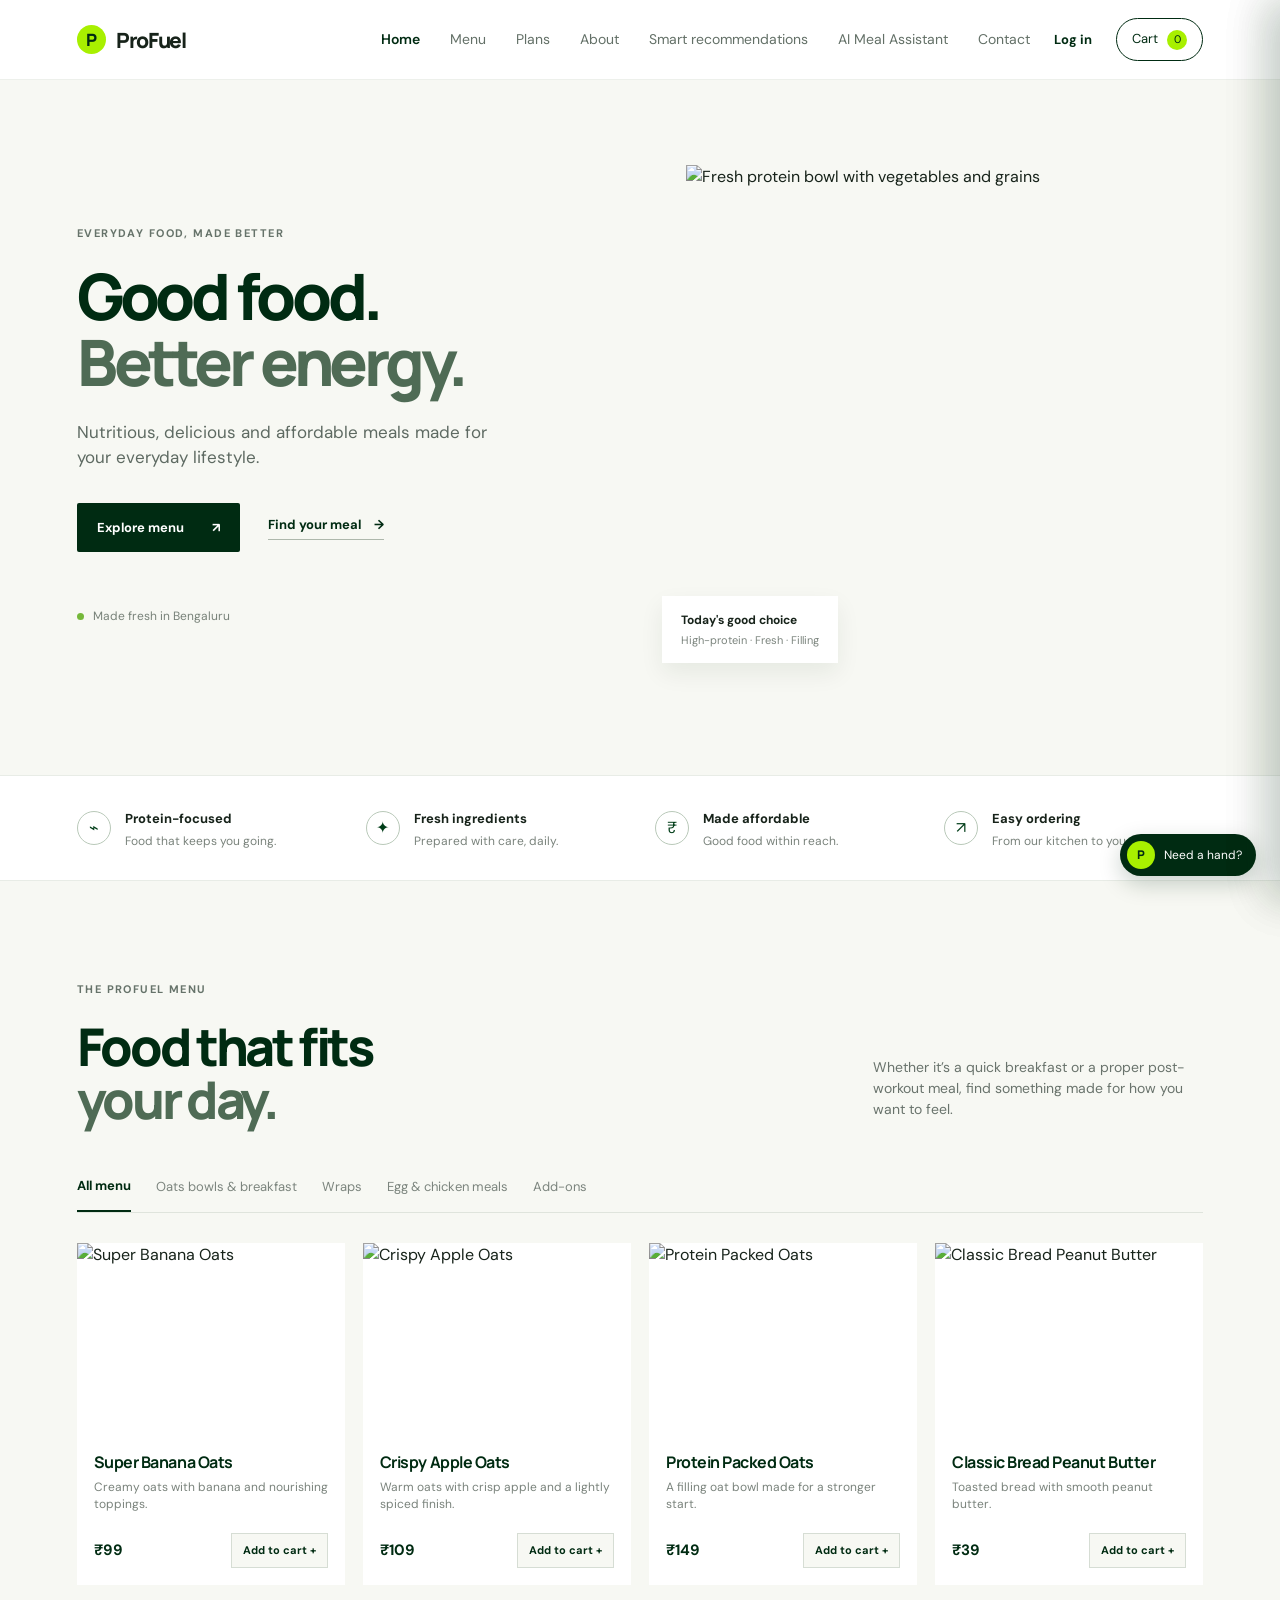
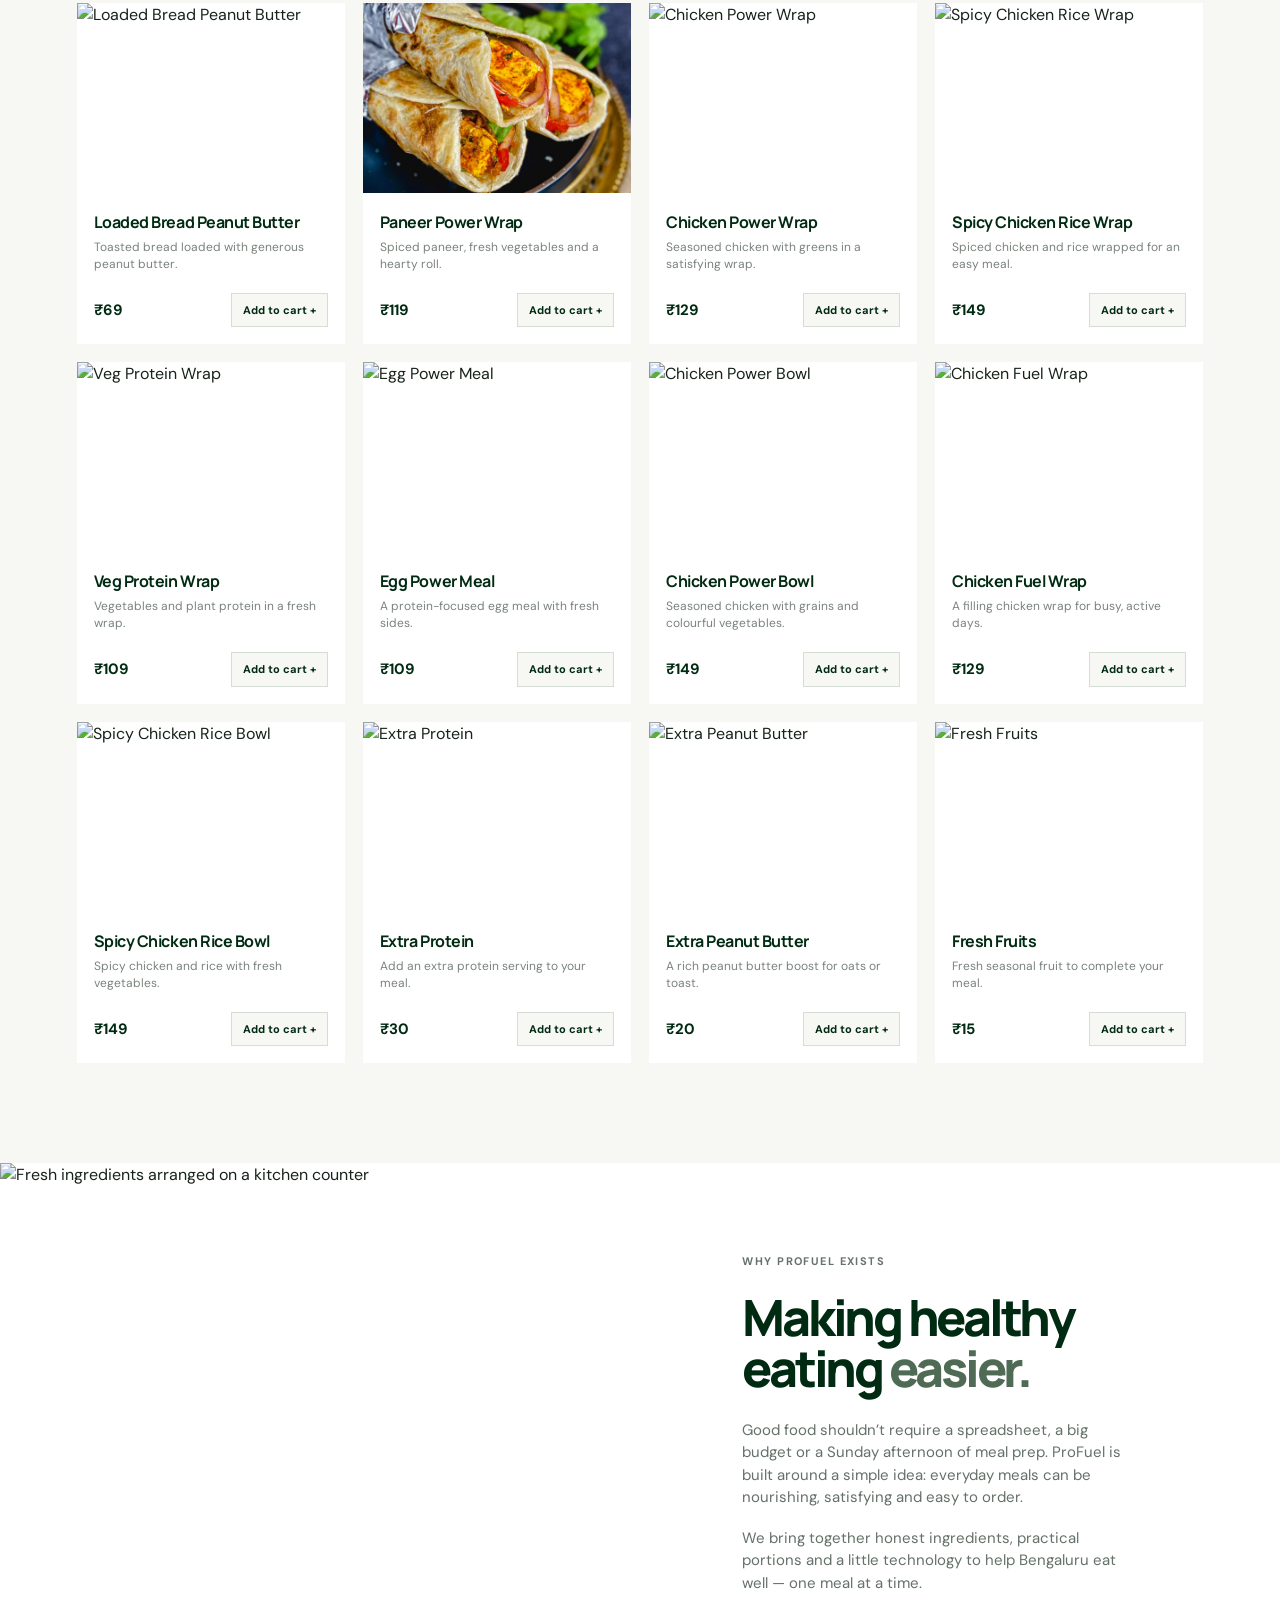
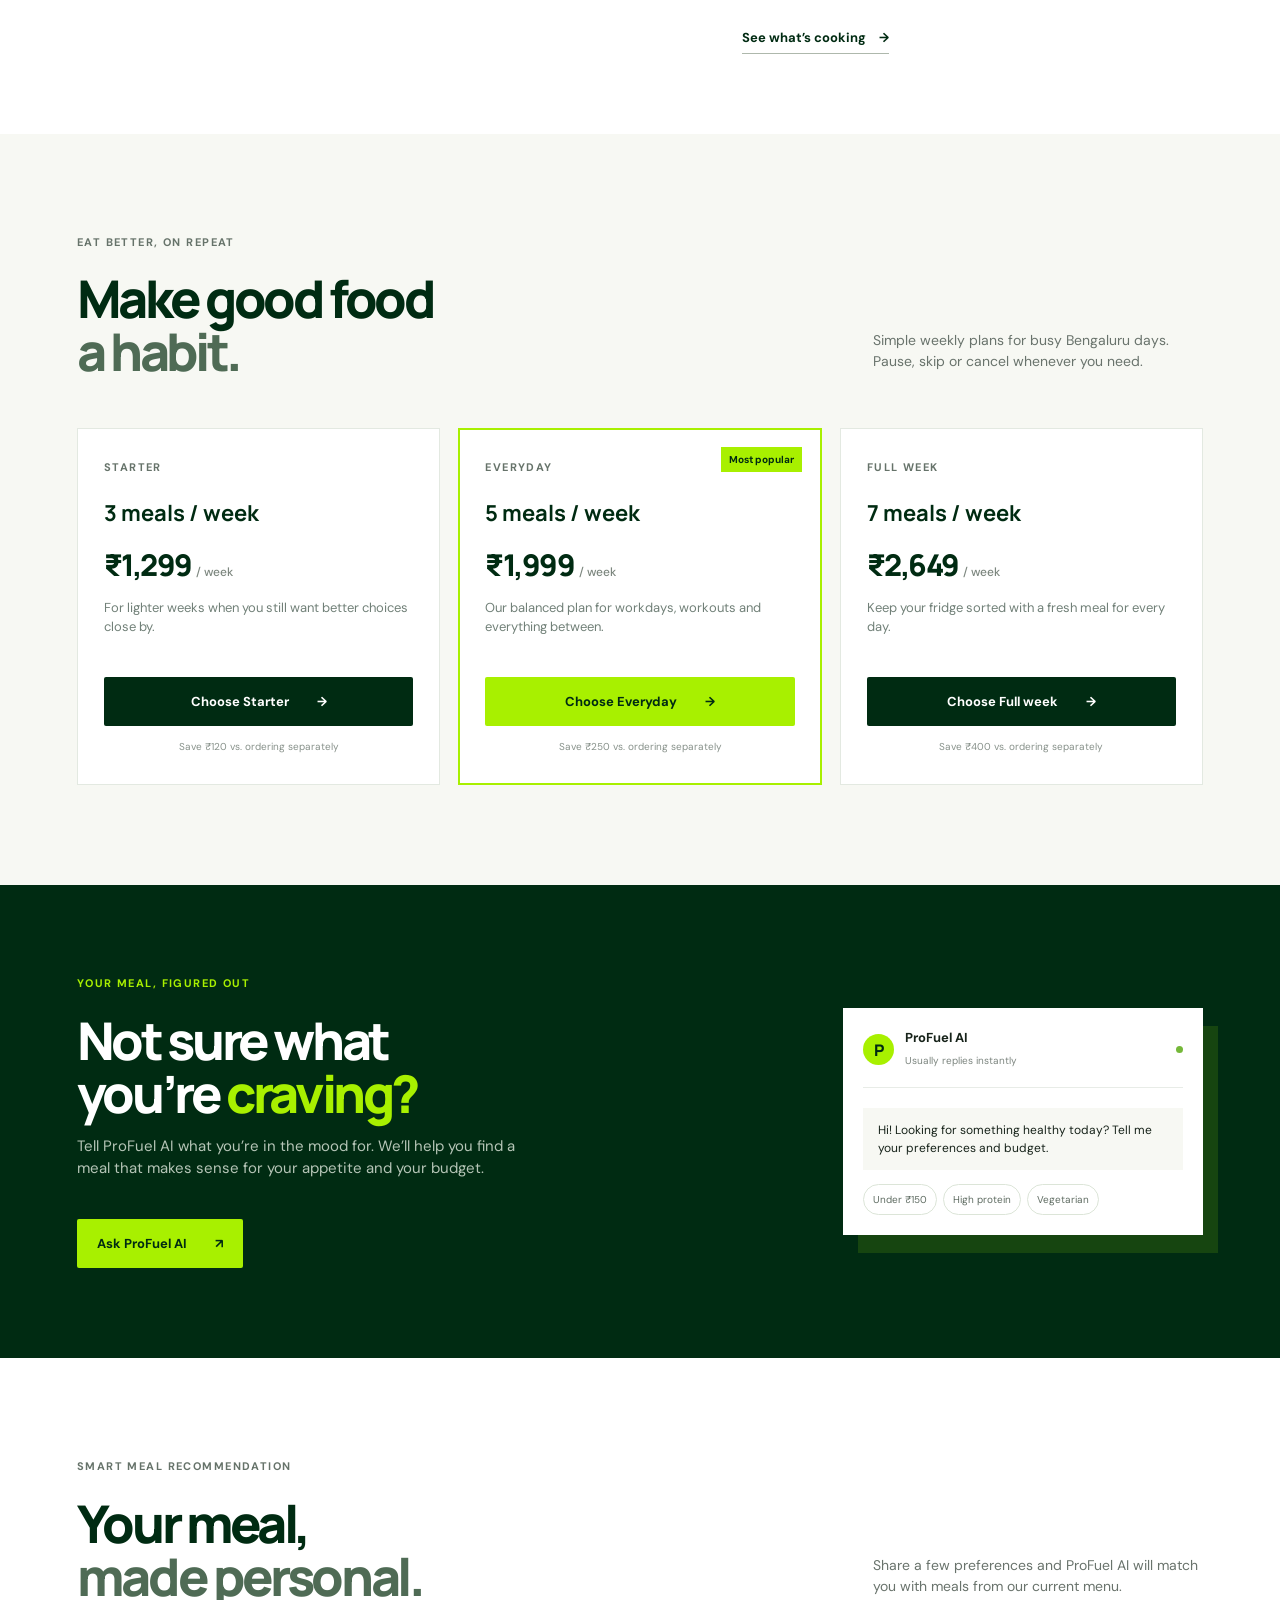
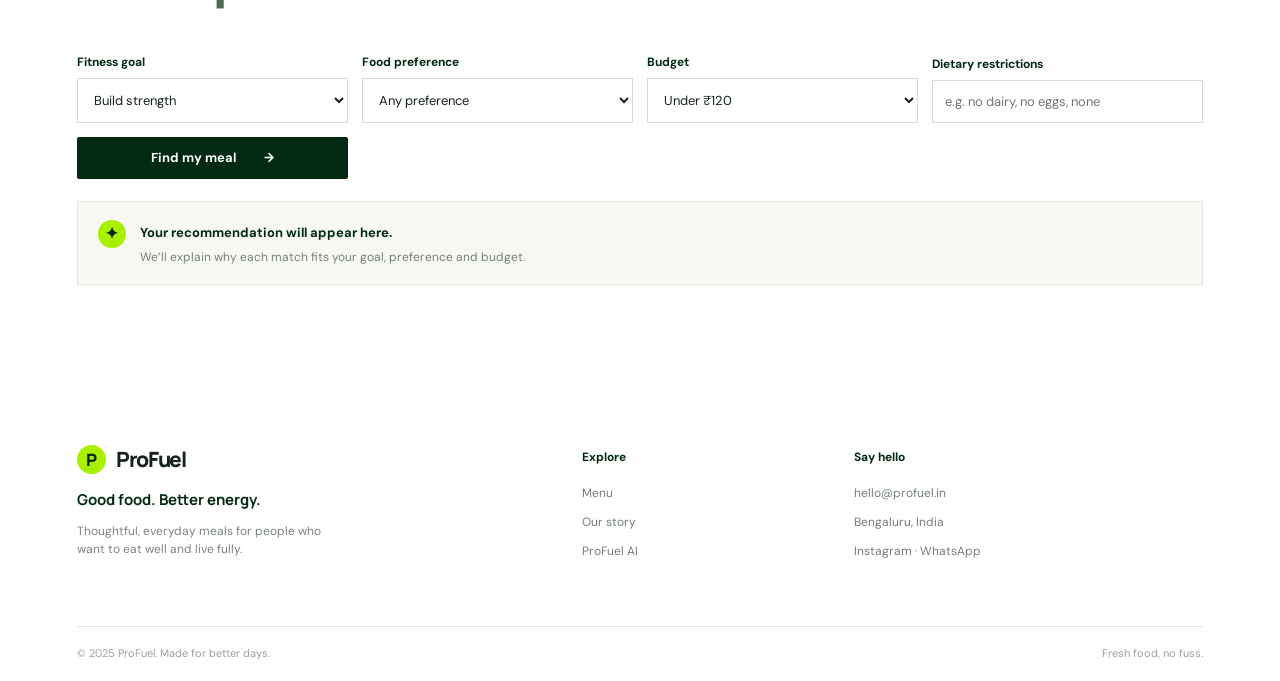
==== commit 61209f49: "Sync ProFuel menu updates Co-authored-by: Copilot <223556219+Copilot@users.noreply.github.com>" ====
--- a/ProFuel/index.html
+++ b/ProFuel/index.html
@@ -133,7 +133,7 @@
     <section class="admin-panel" id="adminPanel" aria-hidden="true">
       <div class="admin-shell">
         <header class="admin-header"><a class="brand" href="#home"><span class="brand-mark">P</span><span>ProFuel <small>Admin</small></span></a><div class="admin-user"><span id="adminUserName">Admin</span><button class="text-button" id="adminLogout">Log out</button></div></header>
-        <div class="admin-content"><aside class="admin-sidebar"><p class="eyebrow">Workspace</p><button class="admin-nav active">Overview</button><button class="admin-nav">Orders</button><button class="admin-nav">Menu items</button><button class="admin-nav">Customers</button><button class="admin-nav forecast-nav">AI Forecast</button></aside><div class="admin-main"><div class="admin-title"><div><p class="eyebrow">Monday, Bengaluru</p><h1>Good morning, <em>Admin.</em></h1></div><button class="button button-lime" id="adminAddItem">+ Add menu item</button></div><div class="stat-grid"><div class="stat-card"><span>Today’s orders</span><strong>24</strong><small class="positive">↑ 12% from yesterday</small></div><div class="stat-card"><span>Revenue today</span><strong>₹8,460</strong><small class="positive">↑ 8% from yesterday</small></div><div class="stat-card"><span>Active customers</span><strong>186</strong><small>Across Bengaluru</small></div><div class="stat-card"><span>Menu items</span><strong id="adminMenuCount">8</strong><small>Currently available</small></div></div><div class="admin-grid"><section class="admin-table-card"><div class="admin-card-heading"><div><p class="eyebrow">Live activity</p><h2>Recent orders</h2></div><button class="text-button">View all →</button></div><div class="order-table"><div class="order-row order-head"><span>Order</span><span>Customer</span><span>Items</span><span>Total</span><span>Status</span></div><div class="order-row"><strong>#PF-1048</strong><span>Arjun Nair</span><span>2 items</span><span>₹328</span><b class="status ready">Preparing</b></div><div class="order-row"><strong>#PF-1047</strong><span>Meera Shah</span><span>1 item</span><span>₹149</span><b class="status delivered">Delivered</b></div><div class="order-row"><strong>#PF-1046</strong><span>Rohan Kumar</span><span>3 items</span><span>₹447</span><b class="status ready">Preparing</b></div><div class="order-row"><strong>#PF-1045</strong><span>Ananya Rao</span><span>2 items</span><span>₹238</span><b class="status delivered">Delivered</b></div></div></section><section class="admin-table-card"><div class="admin-card-heading"><div><p class="eyebrow">Best sellers</p><h2>Popular this week</h2></div></div><div class="popular-item"><span class="popular-number">01</span><div><strong>Chicken Tikka Wrap</strong><small>42 orders</small></div><b>₹149</b></div><div class="popular-item"><span class="popular-number">02</span><div><strong>Peanut Butter Oats</strong><small>36 orders</small></div><b>₹119</b></div><div class="popular-item"><span class="popular-number">03</span><div><strong>Tandoori Chicken Meal</strong><small>31 orders</small></div><b>₹189</b></div></section></div><section class="forecast-section" id="forecastSection"><div class="admin-card-heading"><div><p class="eyebrow">AI demand forecasting</p><h2>Plan next week with more confidence.</h2></div><span class="forecast-updated">Updated from last 30 days</span></div><div class="forecast-grid"><div class="forecast-chart"><div class="chart-labels"><span>Mon</span><span>Tue</span><span>Wed</span><span>Thu</span><span>Fri</span><span>Sat</span><span>Sun</span></div><div class="bars"><span style="height:52%"></span><span style="height:68%"></span><span style="height:61%"></span><span style="height:78%"></span><span style="height:91%"></span><span style="height:100%"></span><span style="height:72%"></span></div><div class="chart-caption"><strong>Saturday is expected to be your busiest day.</strong><span>Forecast range: 28–34 orders</span></div></div><div class="forecast-insights"><div class="insight"><span class="insight-icon">↑</span><div><strong>Stock up on chicken</strong><p>Prepare 18% more chicken than your weekly average.</p></div></div><div class="insight"><span class="insight-icon">✦</span><div><strong>Wraps may lead demand</strong><p>Chicken Tikka Wrap is forecast to sell 46 units next week.</p></div></div><div class="insight warning"><span class="insight-icon">!</span><div><strong>Reduce berry prep on Monday</strong><p>Berry Chia Oats had 14% waste in the last 30 days.</p></div></div></div></div></section></div></div>
+        <div class="admin-content"><aside class="admin-sidebar"><p class="eyebrow">Workspace</p><button class="admin-nav active">Overview</button><button class="admin-nav">Orders</button><button class="admin-nav">Menu items</button><button class="admin-nav">Customers</button><button class="admin-nav forecast-nav">AI Forecast</button></aside><div class="admin-main"><div class="admin-title"><div><p class="eyebrow">Monday, Bengaluru</p><h1>Good morning, <em>Admin.</em></h1></div><button class="button button-lime" id="adminAddItem">+ Add menu item</button></div><div class="stat-grid"><div class="stat-card"><span>Today’s orders</span><strong>24</strong><small class="positive">↑ 12% from yesterday</small></div><div class="stat-card"><span>Revenue today</span><strong>₹8,460</strong><small class="positive">↑ 8% from yesterday</small></div><div class="stat-card"><span>Active customers</span><strong>186</strong><small>Across Bengaluru</small></div><div class="stat-card"><span>Menu items</span><strong id="adminMenuCount">16</strong><small>Currently available</small></div></div><div class="admin-grid"><section class="admin-table-card"><div class="admin-card-heading"><div><p class="eyebrow">Live activity</p><h2>Recent orders</h2></div><button class="text-button">View all →</button></div><div class="order-table"><div class="order-row order-head"><span>Order</span><span>Customer</span><span>Items</span><span>Total</span><span>Status</span></div><div class="order-row"><strong>#PF-1048</strong><span>Arjun Nair</span><span>2 items</span><span>₹328</span><b class="status ready">Preparing</b></div><div class="order-row"><strong>#PF-1047</strong><span>Meera Shah</span><span>1 item</span><span>₹149</span><b class="status delivered">Delivered</b></div><div class="order-row"><strong>#PF-1046</strong><span>Rohan Kumar</span><span>3 items</span><span>₹447</span><b class="status ready">Preparing</b></div><div class="order-row"><strong>#PF-1045</strong><span>Ananya Rao</span><span>2 items</span><span>₹238</span><b class="status delivered">Delivered</b></div></div></section><section class="admin-table-card"><div class="admin-card-heading"><div><p class="eyebrow">Best sellers</p><h2>Popular this week</h2></div></div><div class="popular-item"><span class="popular-number">01</span><div><strong>Chicken Power Wrap</strong><small>42 orders</small></div><b>₹129</b></div><div class="popular-item"><span class="popular-number">02</span><div><strong>Super Banana Oats</strong><small>36 orders</small></div><b>₹99</b></div><div class="popular-item"><span class="popular-number">03</span><div><strong>Chicken Power Bowl</strong><small>31 orders</small></div><b>₹149</b></div></section></div><section class="forecast-section" id="forecastSection"><div class="admin-card-heading"><div><p class="eyebrow">AI demand forecasting</p><h2>Plan next week with more confidence.</h2></div><span class="forecast-updated">Updated from last 30 days</span></div><div class="forecast-grid"><div class="forecast-chart"><div class="chart-labels"><span>Mon</span><span>Tue</span><span>Wed</span><span>Thu</span><span>Fri</span><span>Sat</span><span>Sun</span></div><div class="bars"><span style="height:52%"></span><span style="height:68%"></span><span style="height:61%"></span><span style="height:78%"></span><span style="height:91%"></span><span style="height:100%"></span><span style="height:72%"></span></div><div class="chart-caption"><strong>Saturday is expected to be your busiest day.</strong><span>Forecast range: 28–34 orders</span></div></div><div class="forecast-insights"><div class="insight"><span class="insight-icon">↑</span><div><strong>Stock up on chicken</strong><p>Prepare 18% more chicken than your weekly average.</p></div></div><div class="insight"><span class="insight-icon">✦</span><div><strong>Wraps may lead demand</strong><p>Chicken Power Wrap is forecast to sell 46 units next week.</p></div></div><div class="insight warning"><span class="insight-icon">!</span><div><strong>Reduce apple prep on Monday</strong><p>Crispy Apple Oats had 14% waste in the last 30 days.</p></div></div></div></div></section></div></div>
       </div>
     </section>
     <script src="app.js"></script>
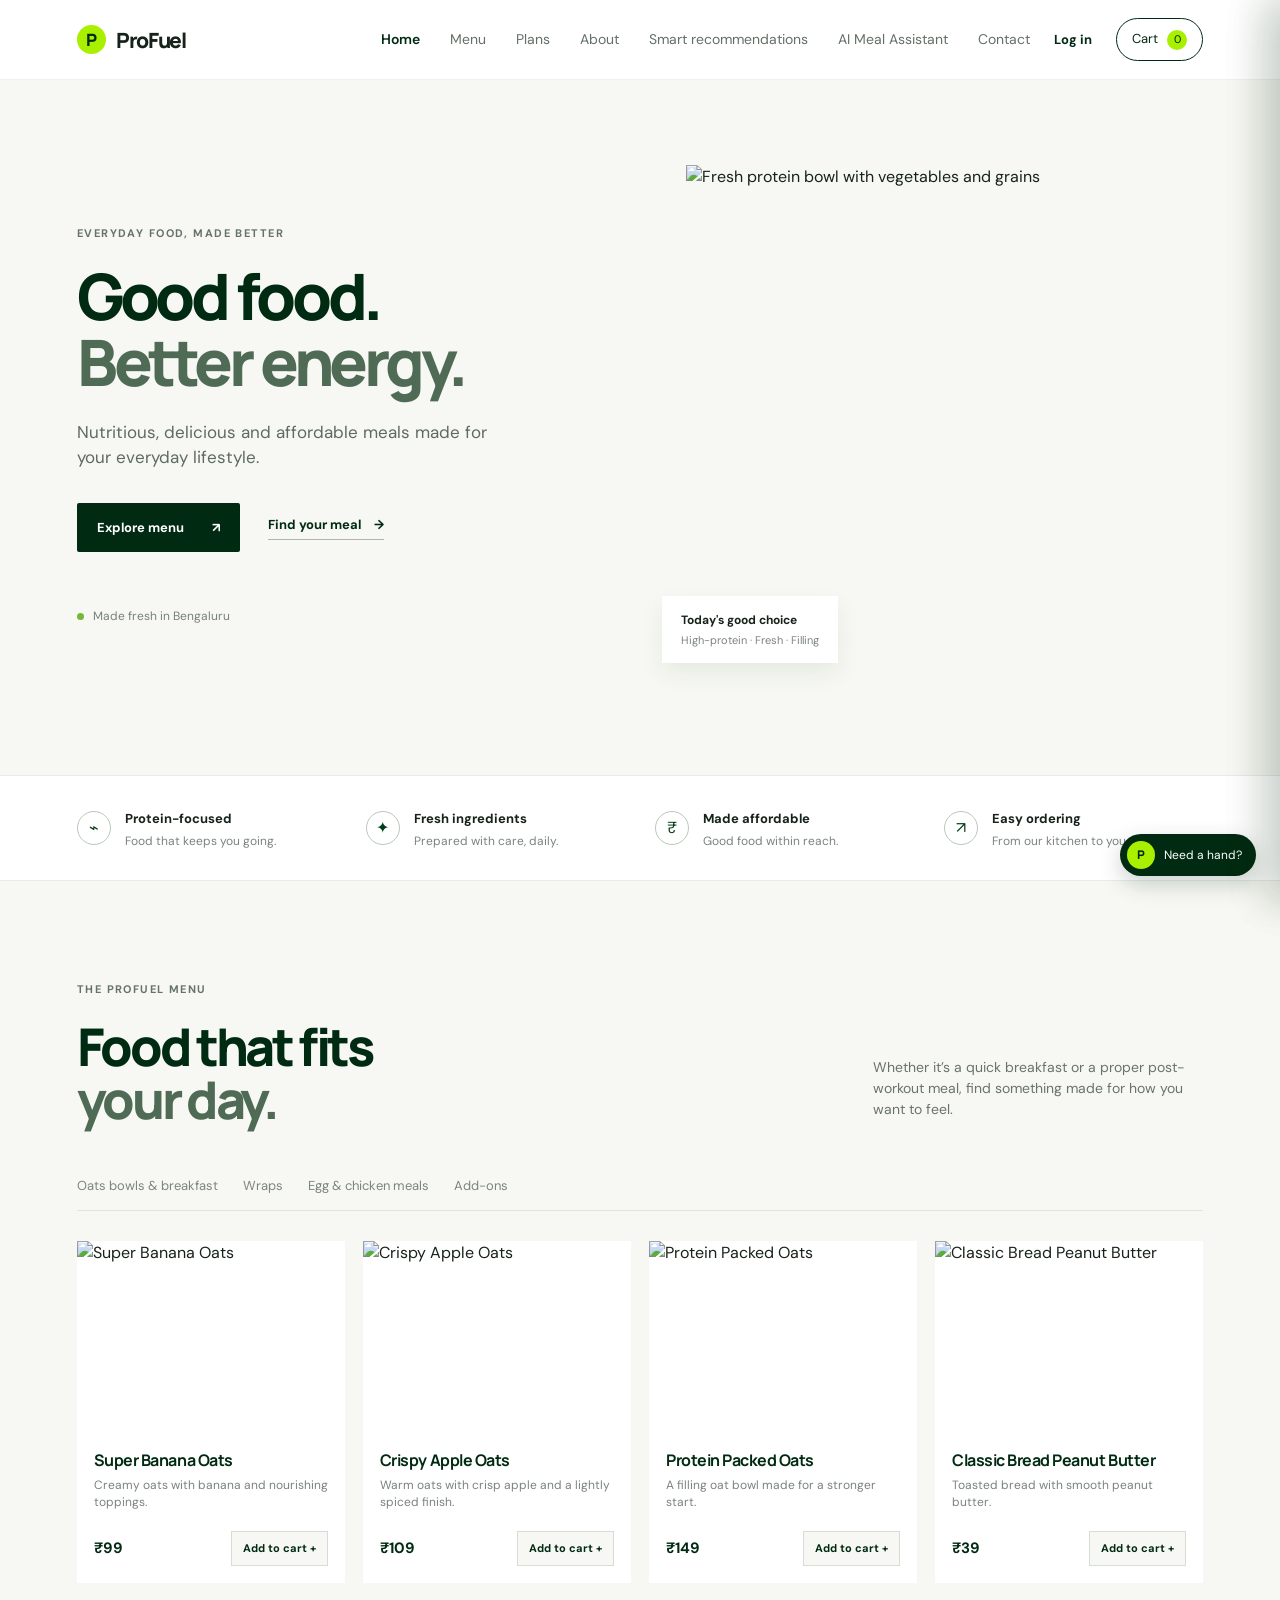
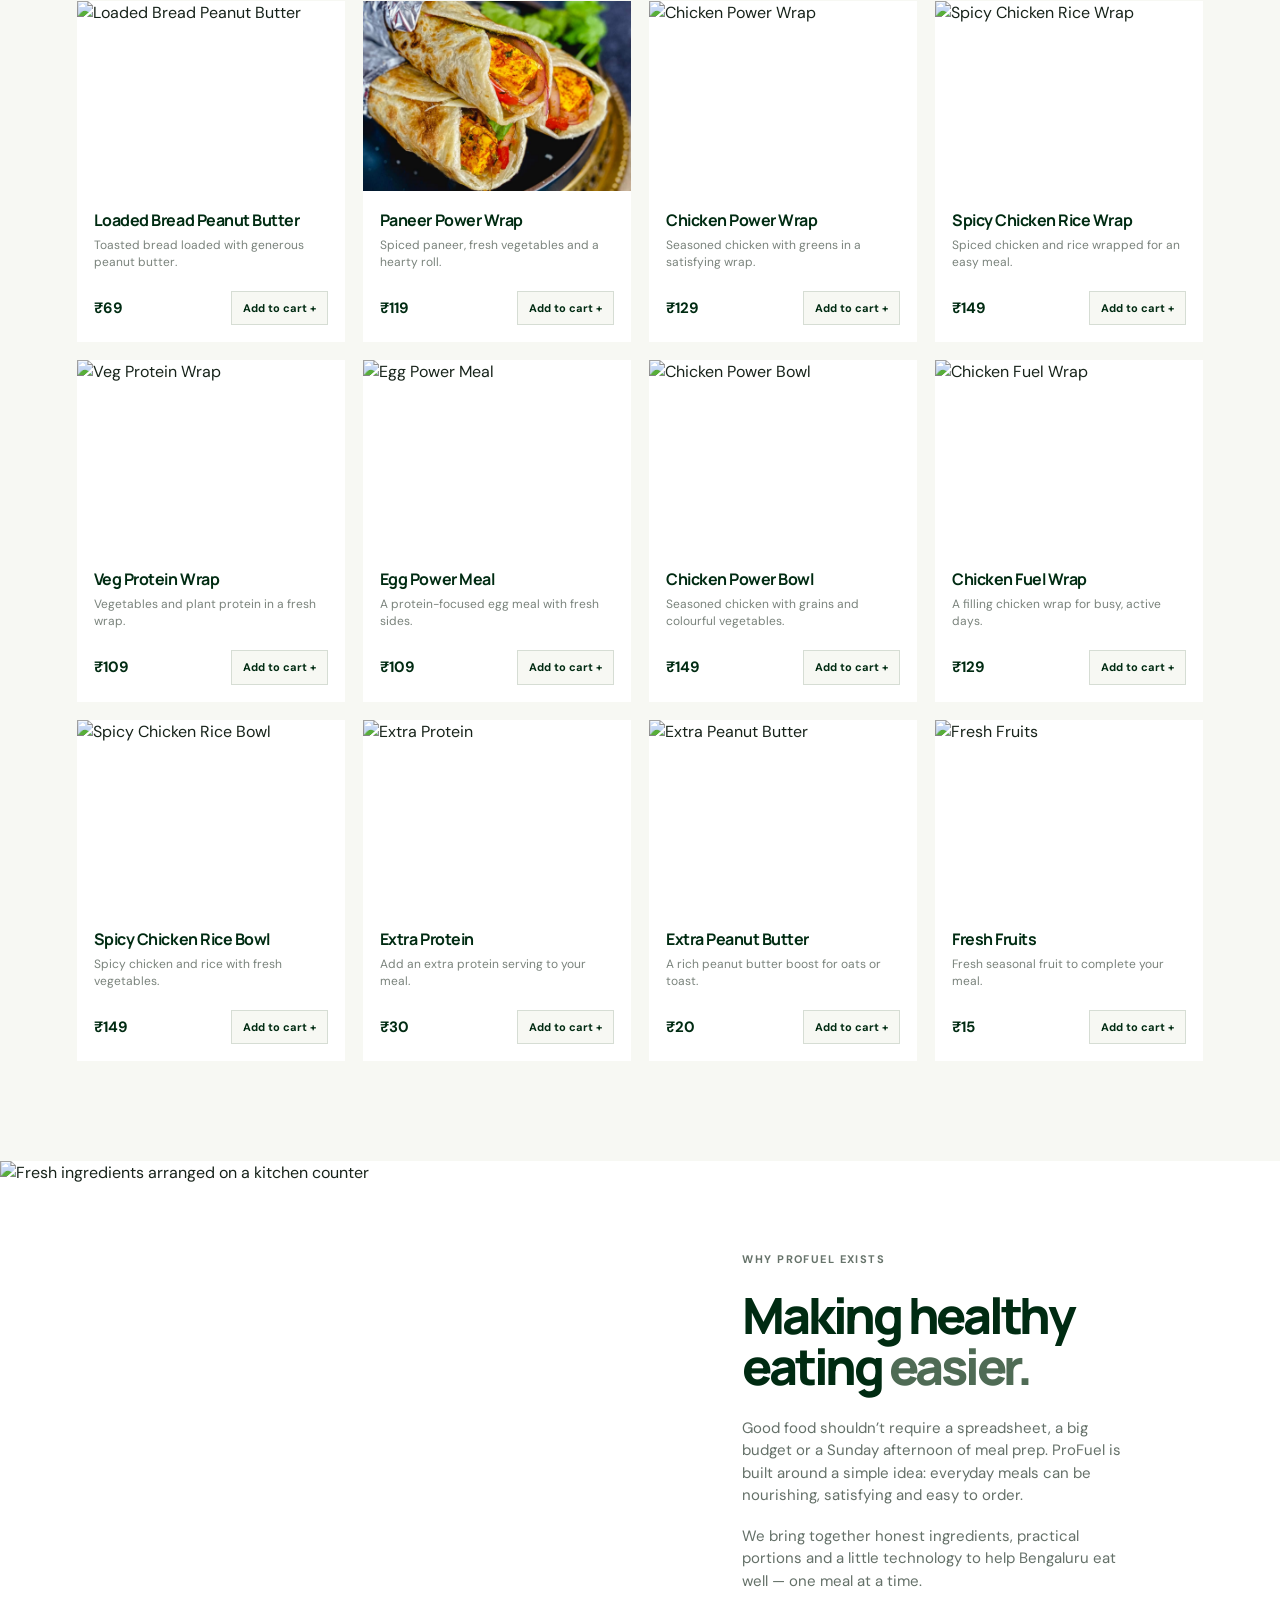
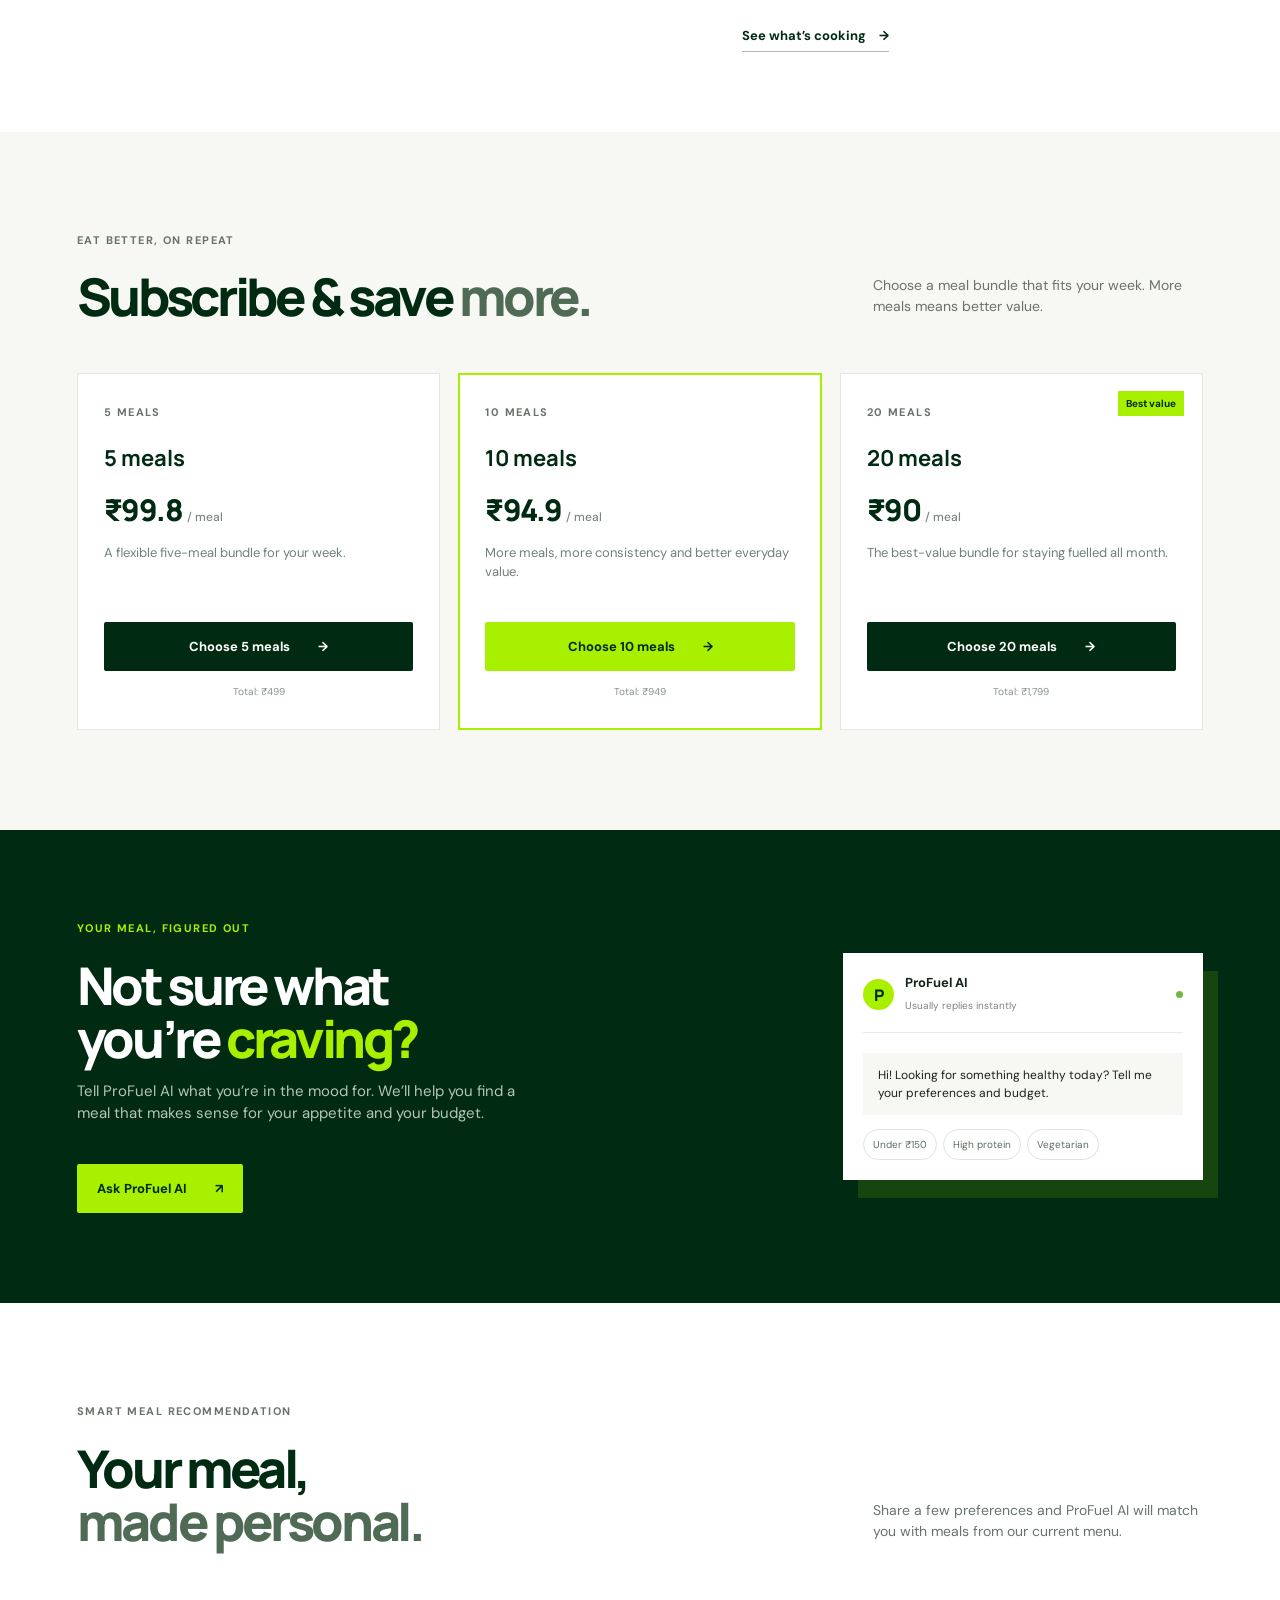
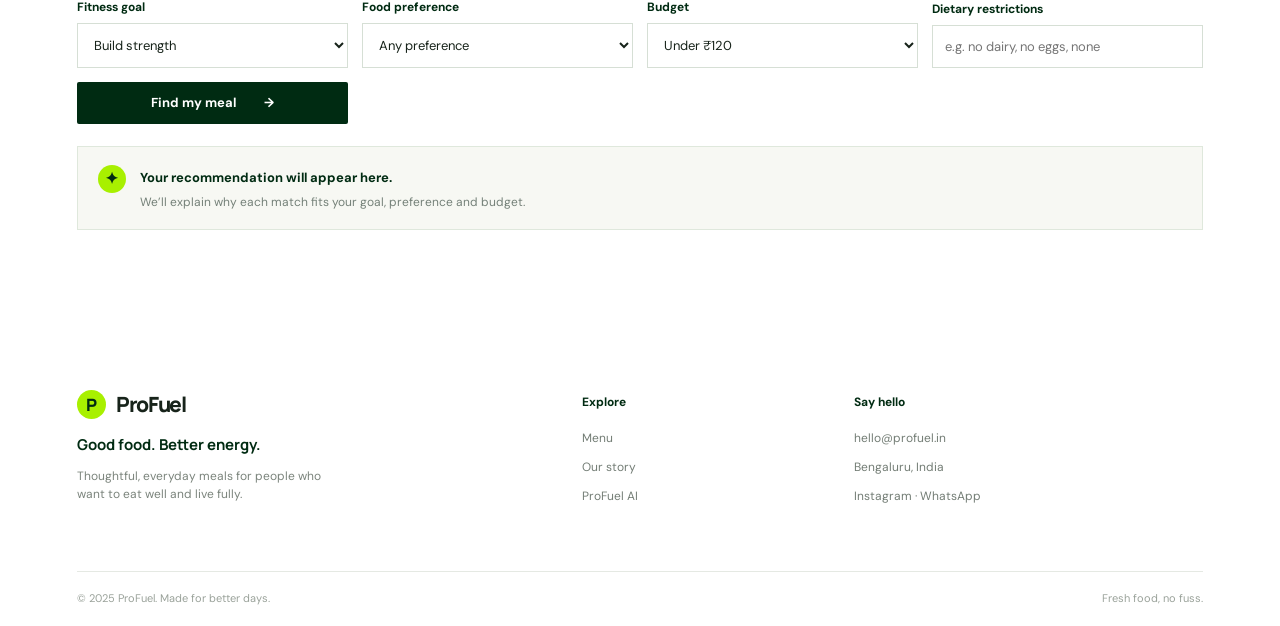
==== commit 6ceb1ccd: "Update menu filters and subscription plans Co-authored-by: Copilot <223556219+Copilot@users.noreply." ====
--- a/ProFuel/index.html
+++ b/ProFuel/index.html
@@ -58,7 +58,6 @@
           <p class="section-intro">Whether it’s a quick breakfast or a proper post-workout meal, find something made for how you want to feel.</p>
         </div>
         <div class="filters" role="tablist" aria-label="Menu categories">
-          <button class="filter active" data-category="all">All menu</button>
           <button class="filter" data-category="breakfast">Oats bowls & breakfast</button>
           <button class="filter" data-category="wraps">Wraps</button>
           <button class="filter" data-category="meals">Egg & chicken meals</button>
@@ -74,13 +73,13 @@
 
       <section class="plans-section" id="plans">
         <div class="section-heading">
-          <div><p class="eyebrow">Eat better, on repeat</p><h2>Make good food<br /><em>a habit.</em></h2></div>
-          <p class="section-intro">Simple weekly plans for busy Bengaluru days. Pause, skip or cancel whenever you need.</p>
+          <div><p class="eyebrow">Eat better, on repeat</p><h2>Subscribe &amp; save <em>more.</em></h2></div>
+          <p class="section-intro">Choose a meal bundle that fits your week. More meals means better value.</p>
         </div>
         <div class="plans-grid">
-          <article class="plan-card"><p class="eyebrow">Starter</p><h3>3 meals / week</h3><div class="plan-price">₹1,299 <small>/ week</small></div><p>For lighter weeks when you still want better choices close by.</p><button class="button button-dark subscribe-button" data-plan="Starter">Choose Starter <span>→</span></button><span class="plan-note">Save ₹120 vs. ordering separately</span></article>
-          <article class="plan-card featured-plan"><span class="plan-badge">Most popular</span><p class="eyebrow">Everyday</p><h3>5 meals / week</h3><div class="plan-price">₹1,999 <small>/ week</small></div><p>Our balanced plan for workdays, workouts and everything between.</p><button class="button button-lime subscribe-button" data-plan="Everyday">Choose Everyday <span>→</span></button><span class="plan-note">Save ₹250 vs. ordering separately</span></article>
-          <article class="plan-card"><p class="eyebrow">Full week</p><h3>7 meals / week</h3><div class="plan-price">₹2,649 <small>/ week</small></div><p>Keep your fridge sorted with a fresh meal for every day.</p><button class="button button-dark subscribe-button" data-plan="Full week">Choose Full week <span>→</span></button><span class="plan-note">Save ₹400 vs. ordering separately</span></article>
+          <article class="plan-card"><p class="eyebrow">5 meals</p><h3>5 meals</h3><div class="plan-price">₹99.8 <small>/ meal</small></div><p>A flexible five-meal bundle for your week.</p><button class="button button-dark subscribe-button" data-plan="5 meals">Choose 5 meals <span>→</span></button><span class="plan-note">Total: ₹499</span></article>
+          <article class="plan-card featured-plan"><p class="eyebrow">10 meals</p><h3>10 meals</h3><div class="plan-price">₹94.9 <small>/ meal</small></div><p>More meals, more consistency and better everyday value.</p><button class="button button-lime subscribe-button" data-plan="10 meals">Choose 10 meals <span>→</span></button><span class="plan-note">Total: ₹949</span></article>
+          <article class="plan-card"><span class="plan-badge">Best value</span><p class="eyebrow">20 meals</p><h3>20 meals</h3><div class="plan-price">₹90 <small>/ meal</small></div><p>The best-value bundle for staying fuelled all month.</p><button class="button button-dark subscribe-button" data-plan="20 meals">Choose 20 meals <span>→</span></button><span class="plan-note">Total: ₹1,799</span></article>
         </div>
       </section>
 
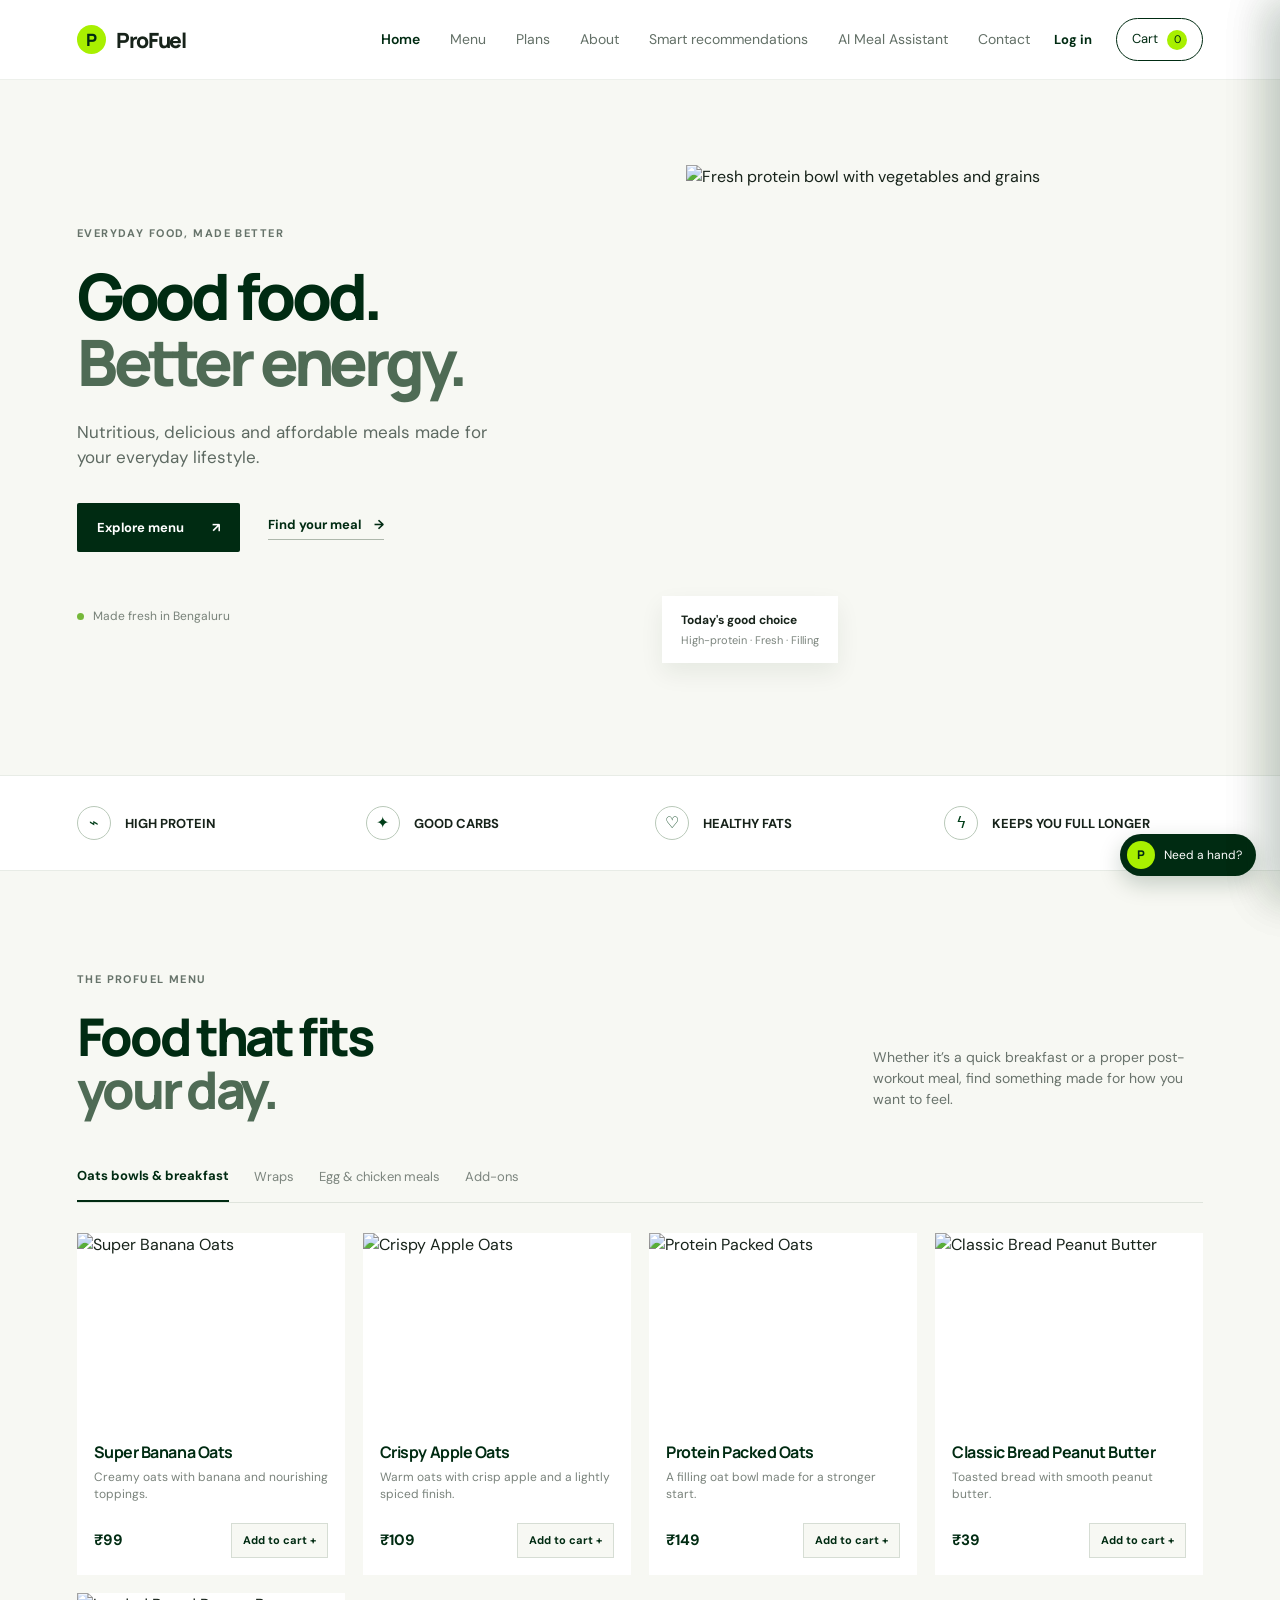
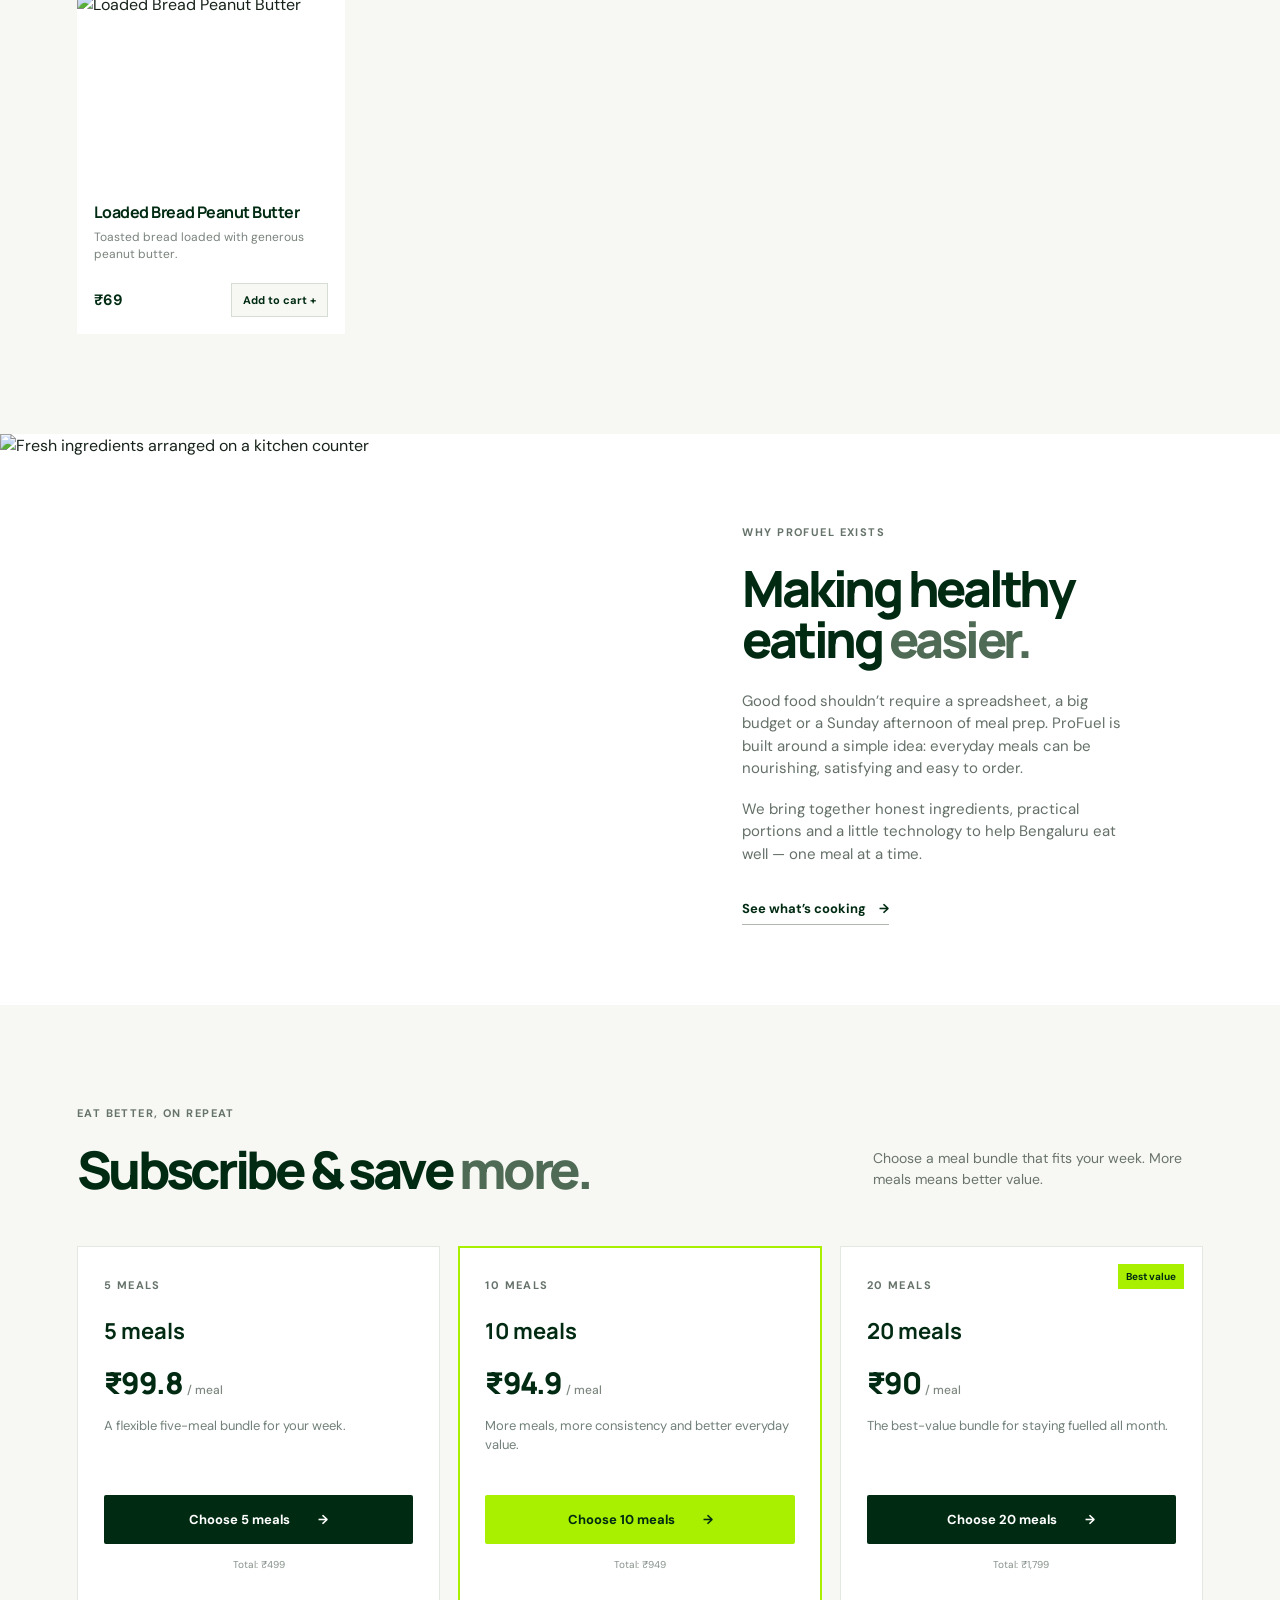
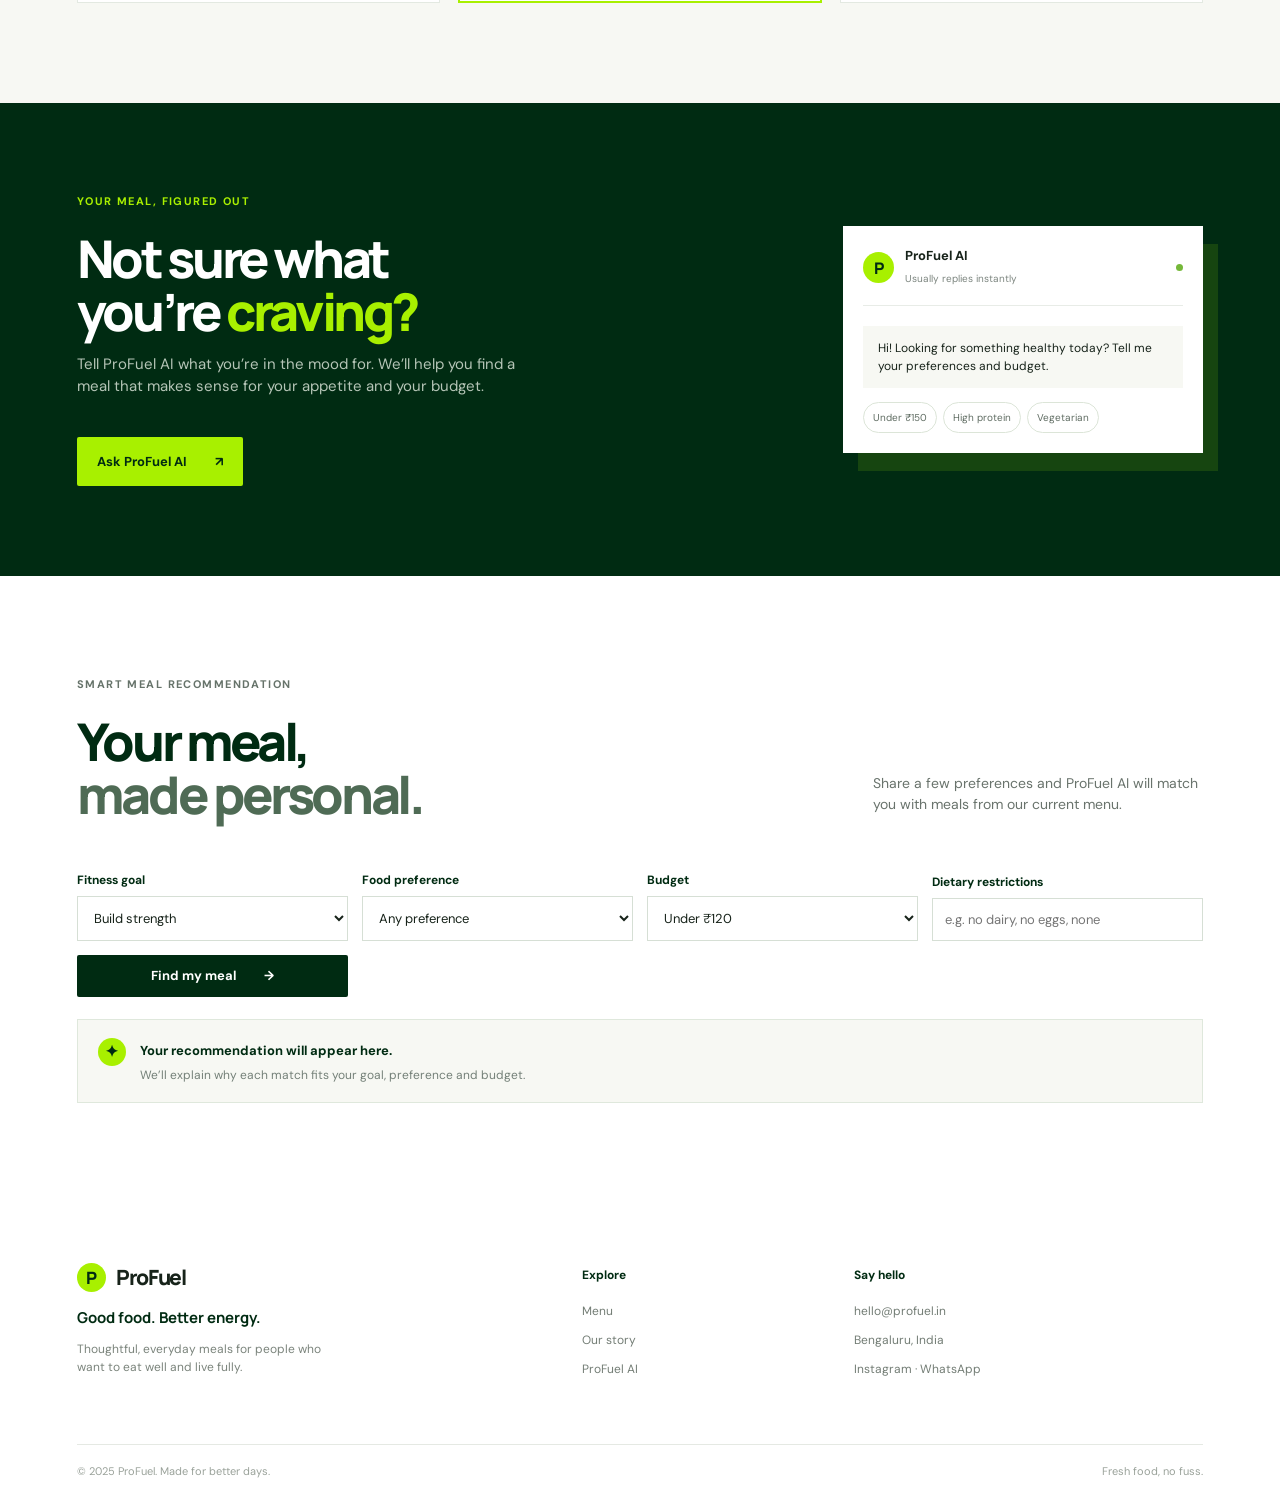
==== commit 43059285: "Use only requested menu categories and labels Co-authored-by: Copilot <223556219+Copilot@users.norep" ====
--- a/ProFuel/index.html
+++ b/ProFuel/index.html
@@ -46,10 +46,10 @@
       </section>
 
       <section class="benefits" aria-label="Why ProFuel">
-        <div class="benefit"><span class="benefit-icon">⌁</span><div><strong>Protein-focused</strong><p>Food that keeps you going.</p></div></div>
-        <div class="benefit"><span class="benefit-icon">✦</span><div><strong>Fresh ingredients</strong><p>Prepared with care, daily.</p></div></div>
-        <div class="benefit"><span class="benefit-icon">₹</span><div><strong>Made affordable</strong><p>Good food within reach.</p></div></div>
-        <div class="benefit"><span class="benefit-icon">↗</span><div><strong>Easy ordering</strong><p>From our kitchen to you.</p></div></div>
+        <div class="benefit"><span class="benefit-icon">⌁</span><div><strong>HIGH PROTEIN</strong></div></div>
+        <div class="benefit"><span class="benefit-icon">✦</span><div><strong>GOOD CARBS</strong></div></div>
+        <div class="benefit"><span class="benefit-icon">♡</span><div><strong>HEALTHY FATS</strong></div></div>
+        <div class="benefit"><span class="benefit-icon">ϟ</span><div><strong>KEEPS YOU FULL LONGER</strong></div></div>
       </section>
 
       <section class="menu-section" id="menu">
@@ -58,7 +58,7 @@
           <p class="section-intro">Whether it’s a quick breakfast or a proper post-workout meal, find something made for how you want to feel.</p>
         </div>
         <div class="filters" role="tablist" aria-label="Menu categories">
-          <button class="filter" data-category="breakfast">Oats bowls & breakfast</button>
+          <button class="filter active" data-category="breakfast">Oats bowls & breakfast</button>
           <button class="filter" data-category="wraps">Wraps</button>
           <button class="filter" data-category="meals">Egg & chicken meals</button>
           <button class="filter" data-category="addons">Add-ons</button>
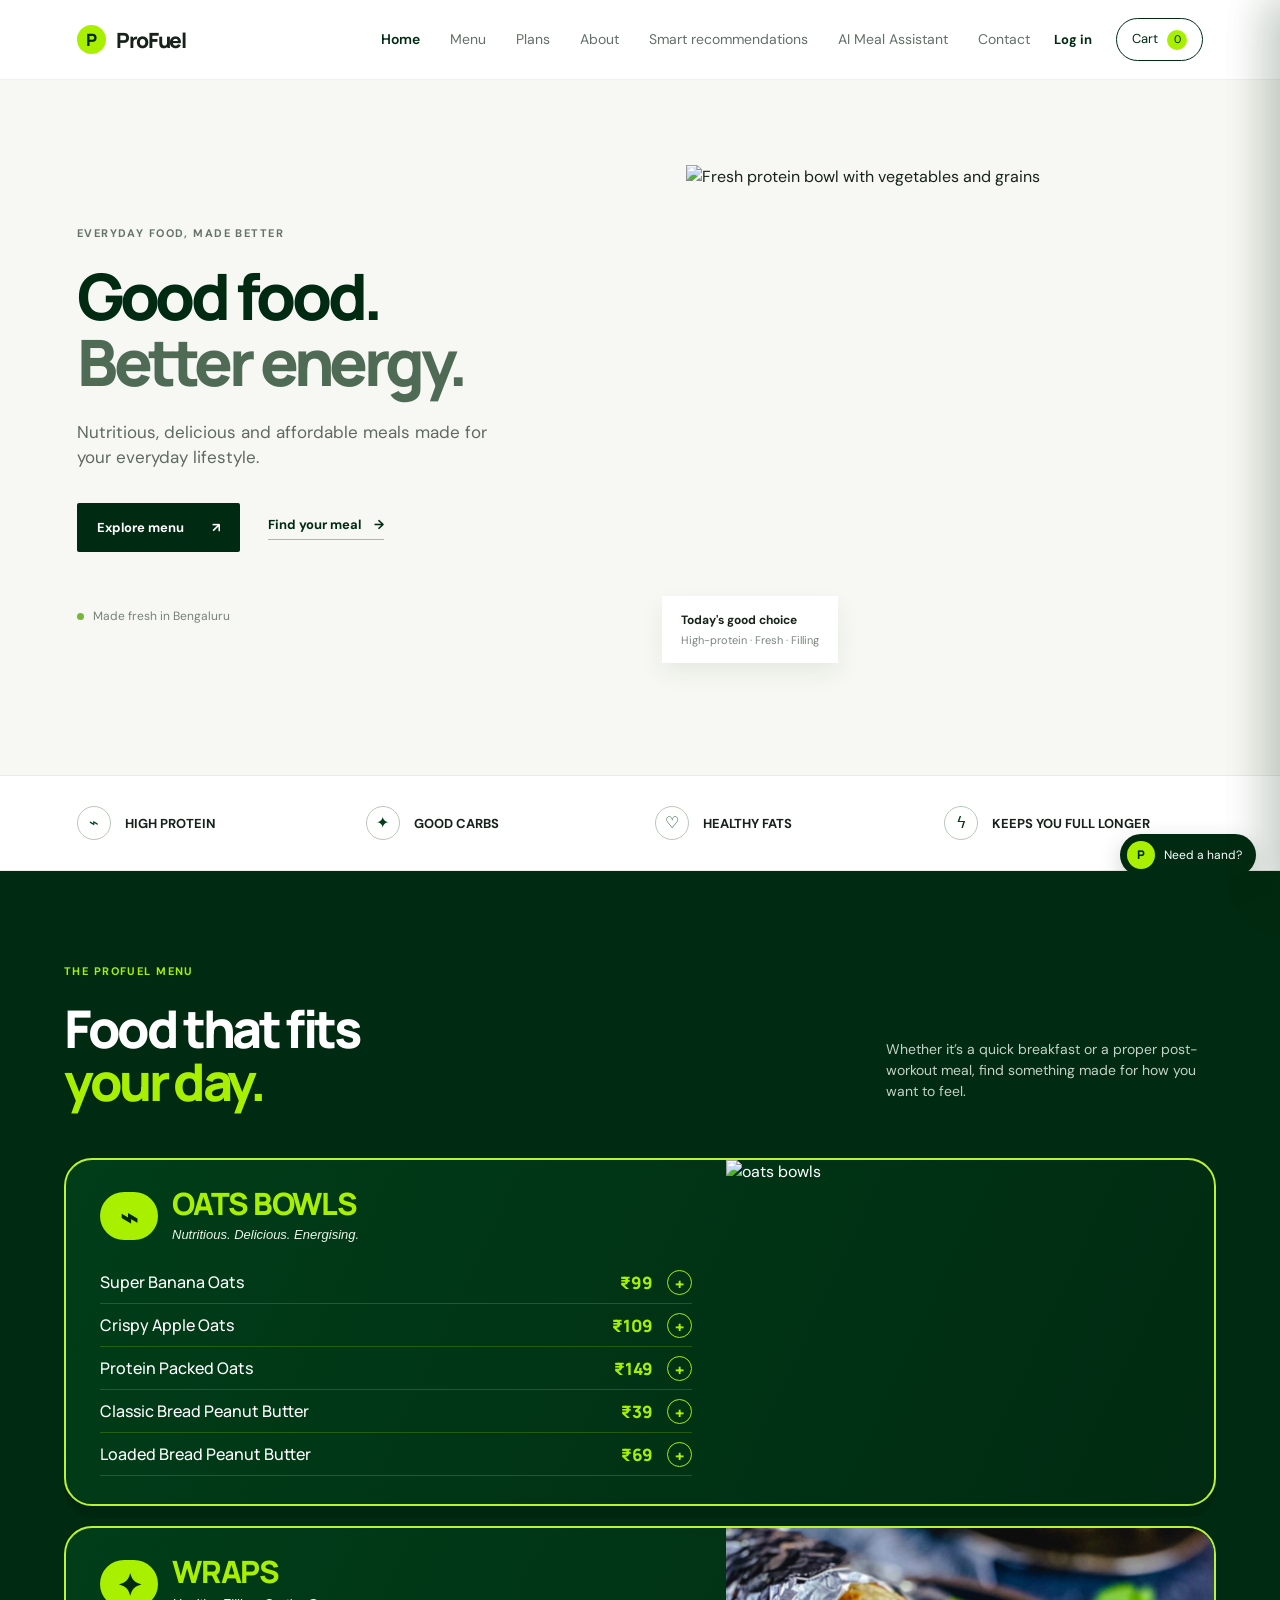
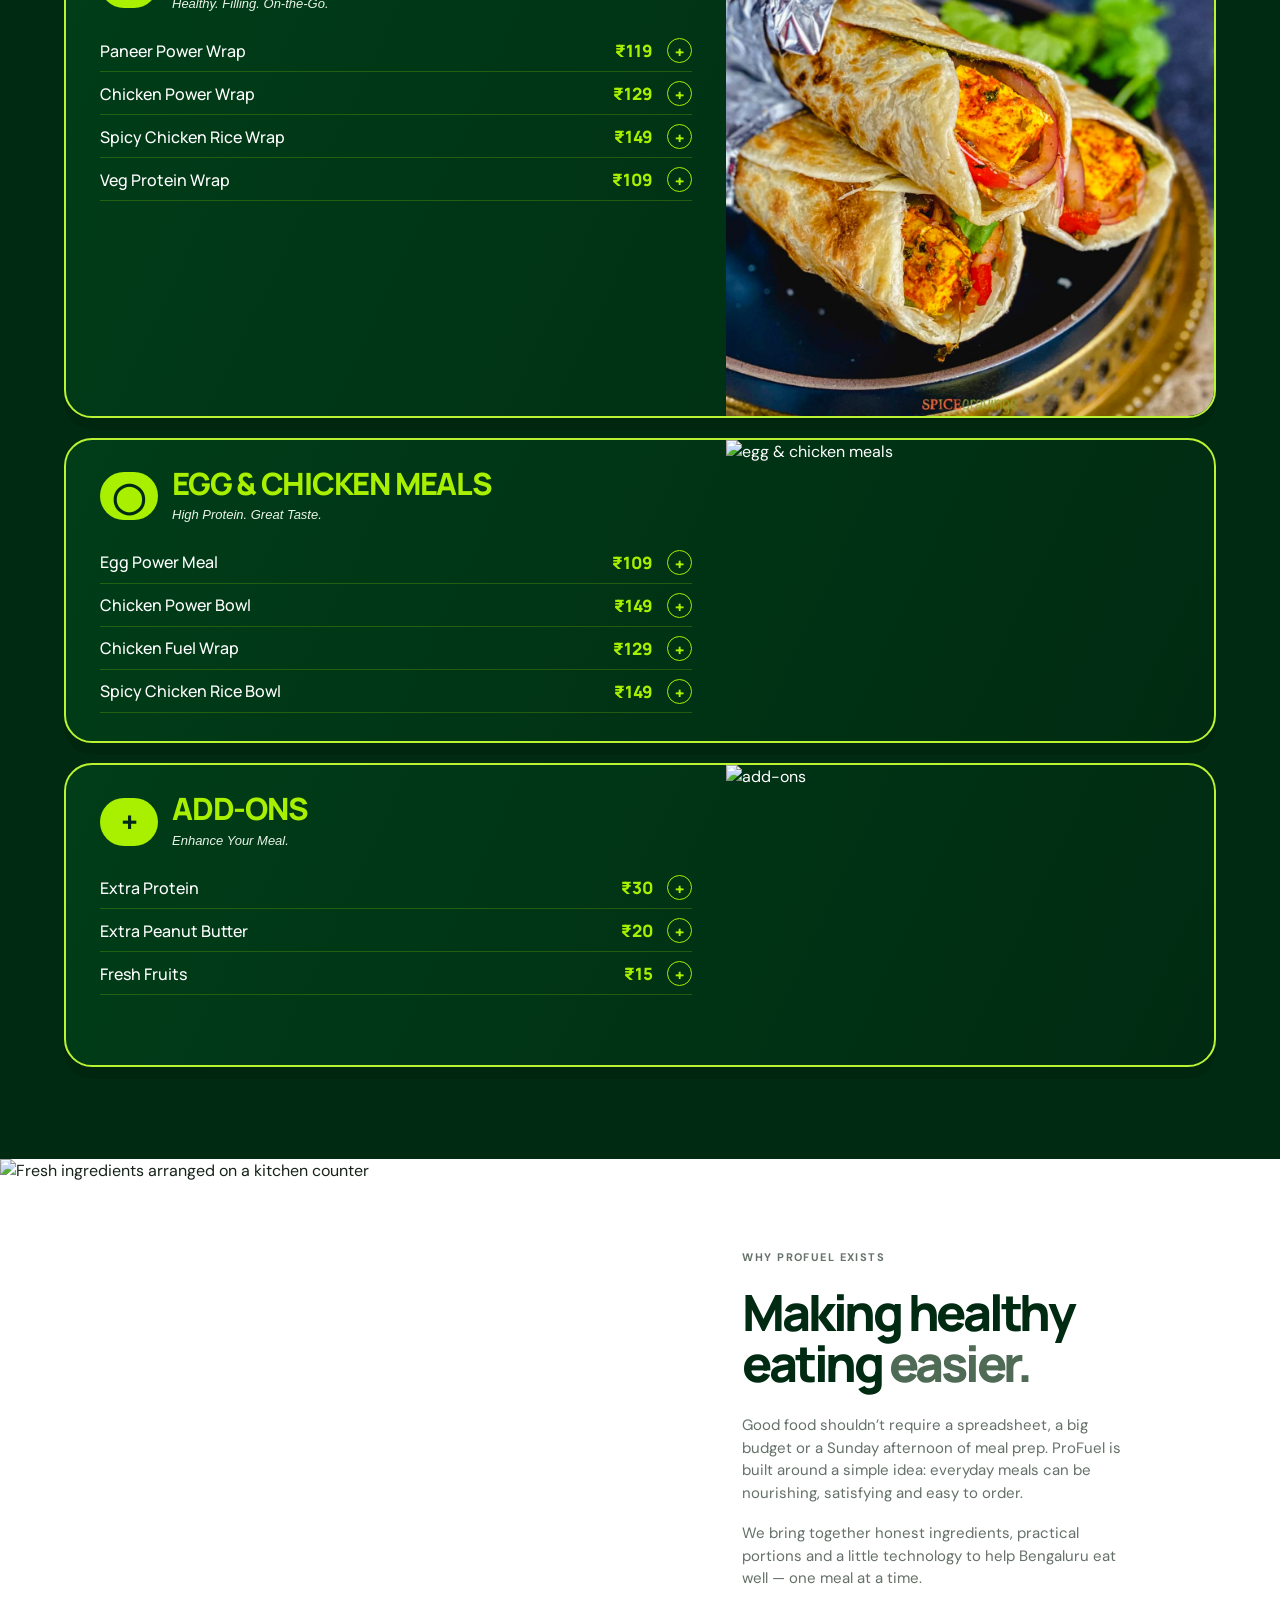
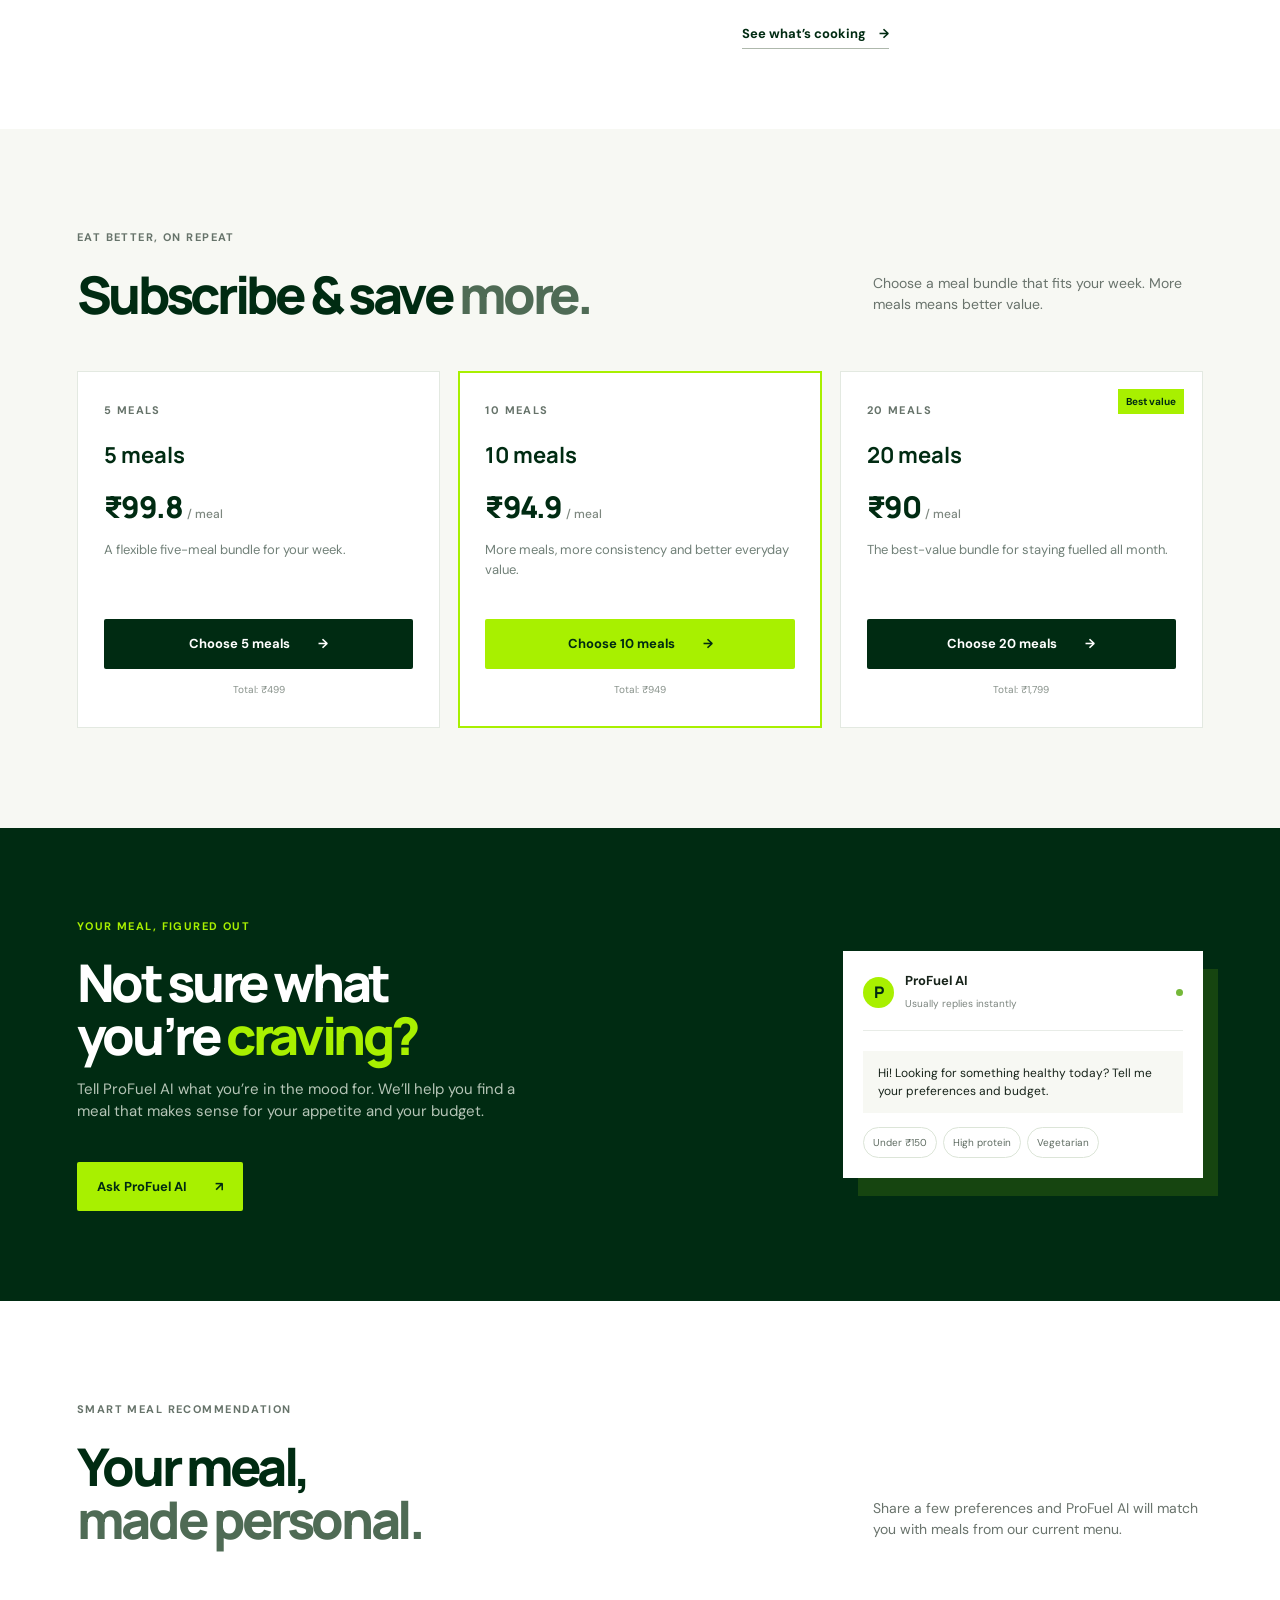
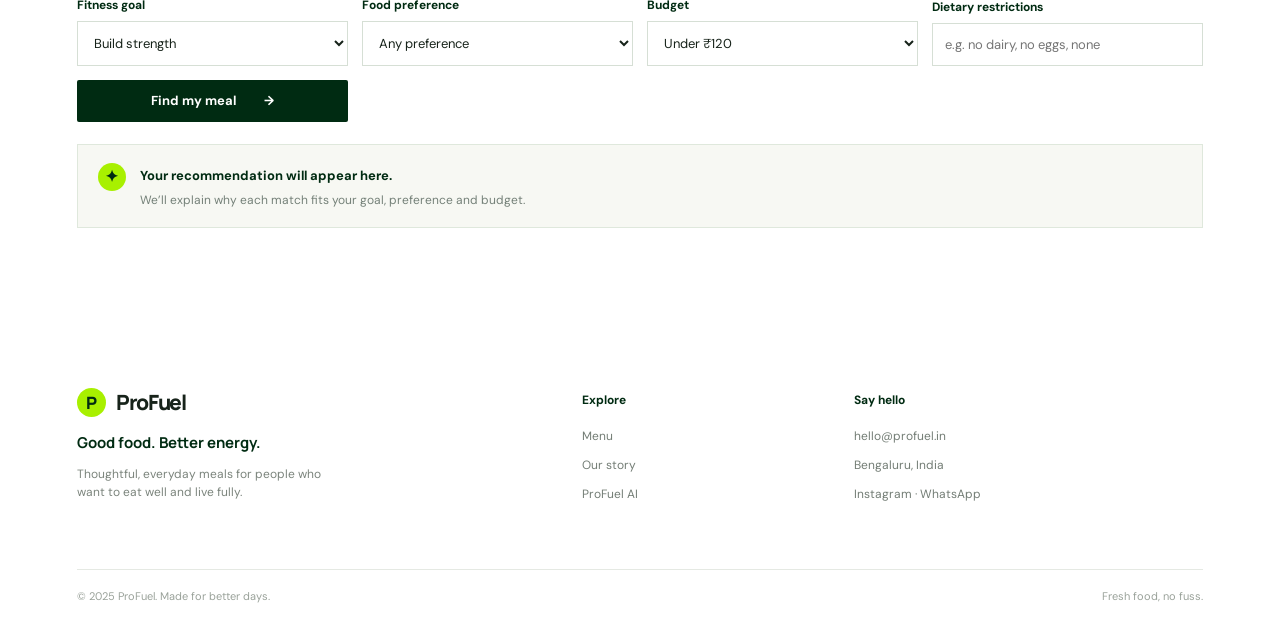
==== commit 3cfbb9a7: "Redesign menu as branded food boards Co-authored-by: Copilot <223556219+Copilot@users.noreply.github" ====
--- a/ProFuel/index.html
+++ b/ProFuel/index.html
@@ -56,12 +56,6 @@
         <div class="section-heading">
           <div><p class="eyebrow">The ProFuel menu</p><h2>Food that fits<br /><em>your day.</em></h2></div>
           <p class="section-intro">Whether it’s a quick breakfast or a proper post-workout meal, find something made for how you want to feel.</p>
-        </div>
-        <div class="filters" role="tablist" aria-label="Menu categories">
-          <button class="filter active" data-category="breakfast">Oats bowls & breakfast</button>
-          <button class="filter" data-category="wraps">Wraps</button>
-          <button class="filter" data-category="meals">Egg & chicken meals</button>
-          <button class="filter" data-category="addons">Add-ons</button>
         </div>
         <div class="product-grid" id="productGrid"></div>
       </section>
--- a/ProFuel/styles.css
+++ b/ProFuel/styles.css
@@ -4,3 +4,5 @@
 
 .plans-section{max-width:1280px;margin:auto;padding:100px 6vw;background:var(--cream)}.plans-grid{display:grid;grid-template-columns:repeat(3,1fr);gap:18px}.plan-card{background:#fff;padding:30px 26px;position:relative;border:1px solid #e3e9e1}.plan-card h3{font:700 22px Manrope;color:var(--forest);margin:0 0 16px}.plan-card>p:not(.eyebrow){color:#718078;font-size:13px;min-height:42px}.plan-price{font:800 30px Manrope;color:var(--forest);letter-spacing:-.05em}.plan-price small{font:500 12px "DM Sans";color:#7d877f;letter-spacing:0}.plan-card .button{width:100%;margin-top:24px}.plan-note{display:block;color:#87918a;font-size:10px;text-align:center;margin-top:13px}.featured-plan{border:2px solid var(--lime);padding:29px 25px}.plan-badge{position:absolute;right:18px;top:17px;background:var(--lime);color:var(--forest);font-size:10px;font-weight:700;padding:5px 8px}.forecast-section{background:#fff;padding:24px;margin-top:24px}.forecast-updated{font-size:11px;color:#859089}.forecast-grid{display:grid;grid-template-columns:1.35fr 1fr;gap:25px}.forecast-chart{border:1px solid #edf0ec;padding:24px;min-height:260px;display:flex;flex-direction:column;justify-content:end}.bars{height:150px;display:flex;align-items:end;gap:14px;border-bottom:1px solid #dfe7df;padding:0 8px}.bars span{background:var(--forest);flex:1;min-height:20px}.bars span:nth-child(5),.bars span:nth-child(6){background:var(--lime)}.chart-labels{display:flex;justify-content:space-around;color:#89948c;font-size:10px;margin-bottom:8px}.chart-caption{display:flex;justify-content:space-between;gap:10px;margin-top:17px;font-size:12px;color:var(--forest)}.chart-caption span{color:#849087;font-size:11px}.forecast-insights{display:grid;gap:10px}.insight{display:flex;gap:13px;padding:15px;background:var(--cream)}.insight-icon{display:grid;place-items:center;flex:0 0 28px;height:28px;background:var(--lime);border-radius:50%;font-weight:700;color:var(--forest)}.insight strong{font-size:12px;color:var(--forest)}.insight p{font-size:11px;color:#7a857d;margin:4px 0 0}.insight.warning{background:#fff8e6}.insight.warning .insight-icon{background:#f4c84e}.forecast-nav{margin-top:10px;border-top:1px solid #edf0ec;padding-top:20px}@media(max-width:850px){.plans-grid{grid-template-columns:1fr}.forecast-grid{grid-template-columns:1fr}.forecast-section{padding:18px}.chart-caption{display:block}.chart-caption span{display:block;margin-top:4px}}
 .recommendation-section{max-width:1280px;margin:auto;padding:100px 6vw;background:#fff}.recommendation-form{display:grid;grid-template-columns:repeat(4,1fr);gap:14px;align-items:end;margin-bottom:22px}.recommendation-form label{display:grid;gap:7px;color:var(--forest);font-size:12px;font-weight:700}.recommendation-form input,.recommendation-form select{width:100%;border:1px solid #d6dfd5;background:#fff;padding:12px;font:13px "DM Sans";color:var(--ink);outline:0}.recommendation-form input:focus,.recommendation-form select:focus{border-color:var(--forest)}.recommendation-form .button{height:42px}.recommendation-result{display:flex;gap:14px;align-items:flex-start;border:1px solid #dfe8dc;background:var(--cream);padding:18px 20px;min-height:70px}.result-mark{display:grid;place-items:center;width:28px;height:28px;border-radius:50%;background:var(--lime);color:var(--forest);font-weight:700}.recommendation-result strong{font-size:13px;color:var(--forest)}.recommendation-result p{font-size:12px;color:#748078;margin:4px 0 0}@media(max-width:850px){.recommendation-form{grid-template-columns:repeat(2,1fr)}}@media(max-width:520px){.recommendation-section{padding:70px 5vw}.recommendation-form{grid-template-columns:1fr}}
+
+.menu-section{max-width:none;padding:92px max(5vw,calc((100vw - 1180px)/2));background:var(--forest);color:#fff}.menu-section .eyebrow{color:var(--lime)}.menu-section h2{color:#fff}.menu-section h2 em{color:var(--lime)}.menu-section .section-intro{color:#c4d2c5}.product-grid{display:grid;grid-template-columns:1fr;gap:20px}.menu-board{display:grid;grid-template-columns:1.15fr .85fr;min-height:300px;overflow:hidden;border:2px solid #baf332;border-radius:28px;background:linear-gradient(115deg,#003d18,#002b12);box-shadow:0 12px 0 #001d0c55}.menu-board-copy{padding:28px 34px}.menu-board-heading{display:flex;align-items:center;gap:14px;margin-bottom:17px}.menu-board-heading h3{margin:0;color:var(--lime);font:800 clamp(20px,2.4vw,32px)/1 Manrope;letter-spacing:-.04em}.menu-board-heading p{margin:7px 0 0;color:#e9f4e7;font-size:13px;font-style:italic}.menu-board-icon{display:grid;place-items:center;width:58px;height:48px;border-radius:28px;background:var(--lime);color:var(--forest);font:800 30px Manrope}.menu-lines{display:grid;gap:1px}.menu-line{display:grid;grid-template-columns:1fr auto auto;gap:14px;align-items:center;padding:8px 0;border-bottom:1px solid #a8f00035}.menu-line strong{display:block;color:#fff;font:500 16px Manrope}.menu-line small{display:none}.menu-line-price{color:var(--lime);font:800 17px Manrope;white-space:nowrap}.menu-add{width:25px;height:25px;border:1px solid #a8f000;background:transparent;color:var(--lime);border-radius:50%;font-weight:800}.menu-add:hover{background:var(--lime);color:var(--forest)}.menu-board-image{width:100%;height:100%;min-height:300px;object-fit:cover;filter:saturate(1.12)}.menu-board-addons .menu-board-image{object-position:center 55%}@media(max-width:700px){.menu-board{grid-template-columns:1fr;border-radius:20px}.menu-board-image{min-height:190px;height:190px;order:-1}.menu-board-copy{padding:23px 20px}.menu-line strong{font-size:13px}.menu-line-price{font-size:15px}.menu-board-icon{width:45px;height:40px;font-size:23px}.menu-board-heading h3{font-size:20px}}
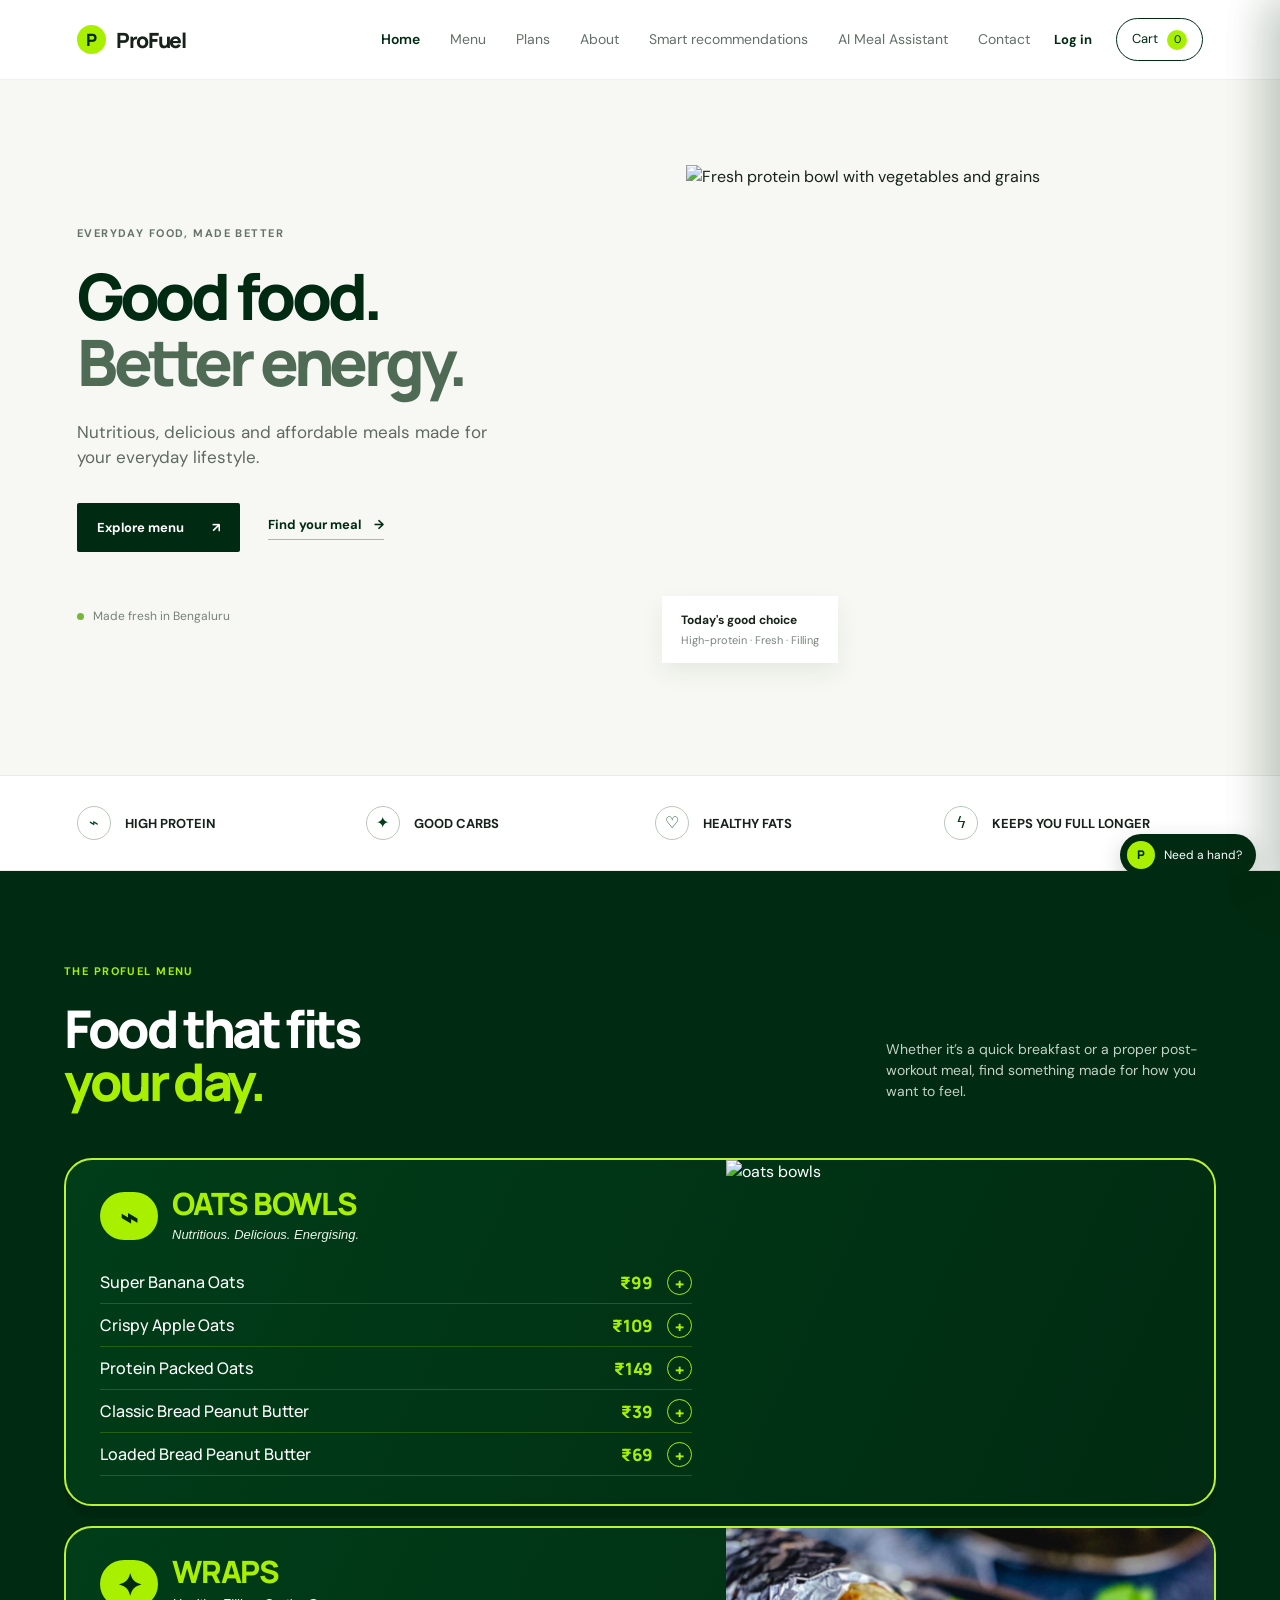
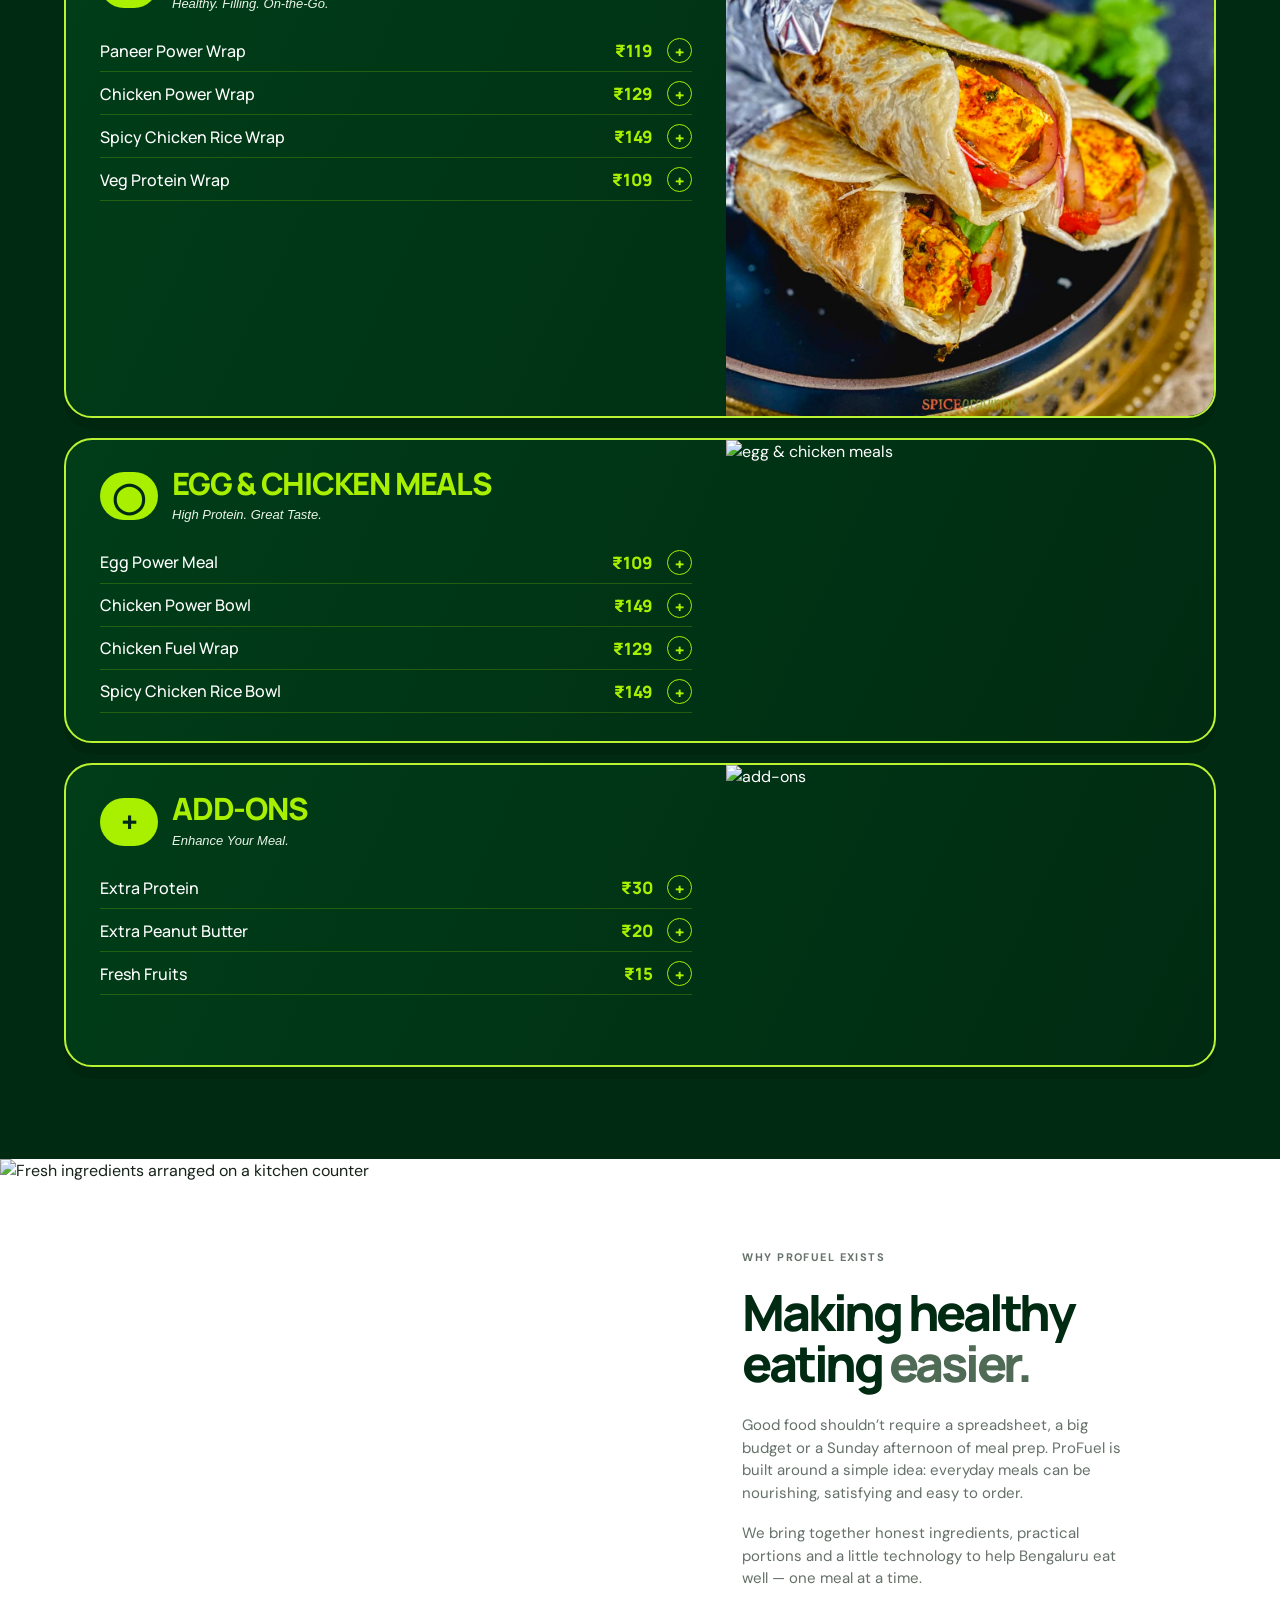
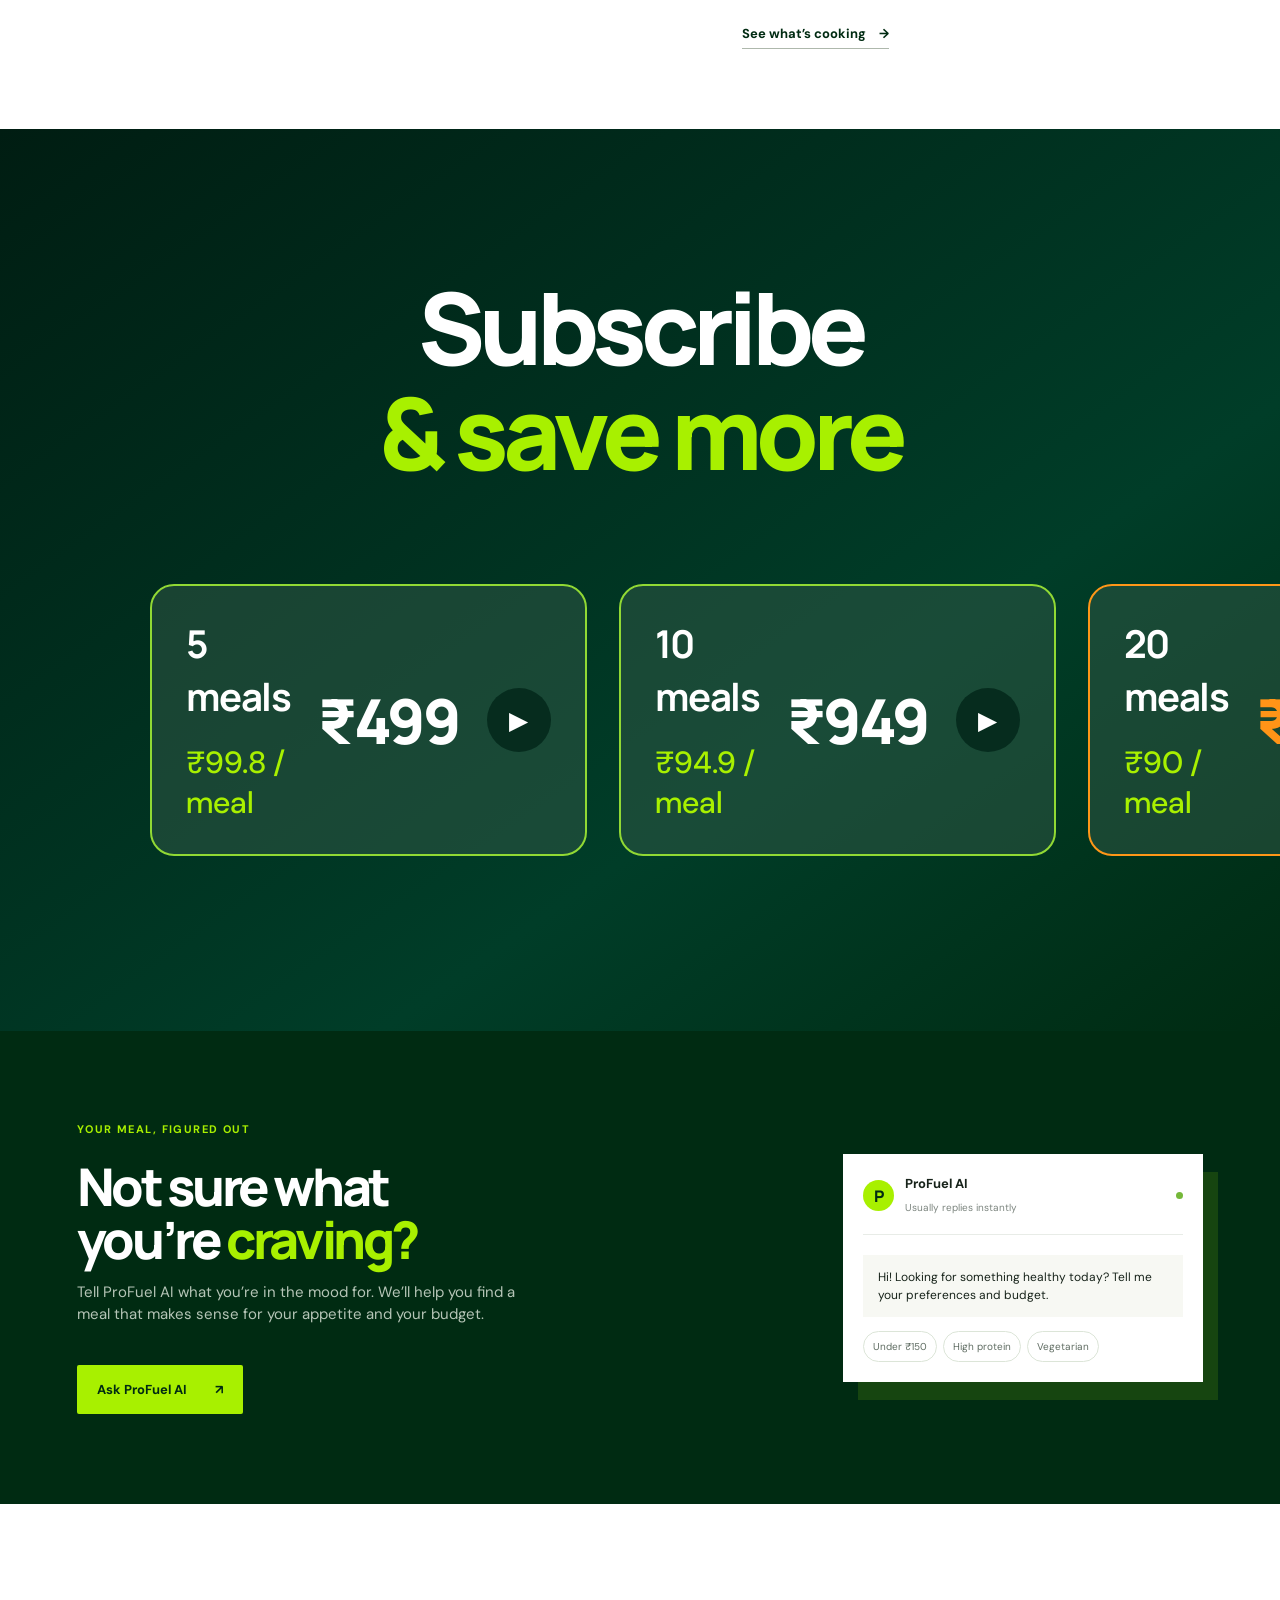
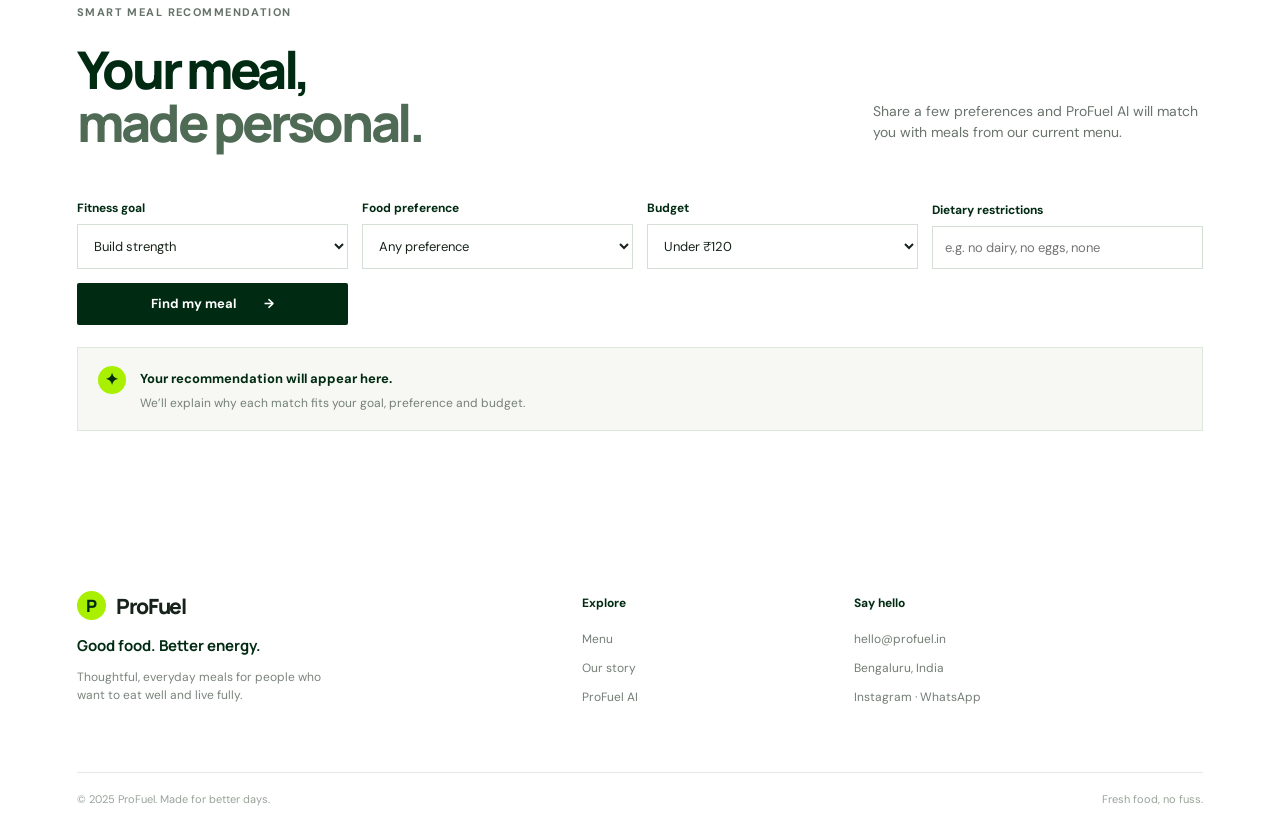
==== commit 703b36e9: "Match subscription section to reference UI Co-authored-by: Copilot <223556219+Copilot@users.noreply." ====
--- a/ProFuel/index.html
+++ b/ProFuel/index.html
@@ -67,13 +67,12 @@
 
       <section class="plans-section" id="plans">
         <div class="section-heading">
-          <div><p class="eyebrow">Eat better, on repeat</p><h2>Subscribe &amp; save <em>more.</em></h2></div>
-          <p class="section-intro">Choose a meal bundle that fits your week. More meals means better value.</p>
+          <div><h2>Subscribe<br /><em>&amp; save more</em></h2></div>
         </div>
         <div class="plans-grid">
-          <article class="plan-card"><p class="eyebrow">5 meals</p><h3>5 meals</h3><div class="plan-price">₹99.8 <small>/ meal</small></div><p>A flexible five-meal bundle for your week.</p><button class="button button-dark subscribe-button" data-plan="5 meals">Choose 5 meals <span>→</span></button><span class="plan-note">Total: ₹499</span></article>
-          <article class="plan-card featured-plan"><p class="eyebrow">10 meals</p><h3>10 meals</h3><div class="plan-price">₹94.9 <small>/ meal</small></div><p>More meals, more consistency and better everyday value.</p><button class="button button-lime subscribe-button" data-plan="10 meals">Choose 10 meals <span>→</span></button><span class="plan-note">Total: ₹949</span></article>
-          <article class="plan-card"><span class="plan-badge">Best value</span><p class="eyebrow">20 meals</p><h3>20 meals</h3><div class="plan-price">₹90 <small>/ meal</small></div><p>The best-value bundle for staying fuelled all month.</p><button class="button button-dark subscribe-button" data-plan="20 meals">Choose 20 meals <span>→</span></button><span class="plan-note">Total: ₹1,799</span></article>
+          <article class="plan-card"><div><h3>5 meals</h3><div class="plan-price">₹99.8 <small>/ meal</small></div></div><strong class="plan-total">₹499</strong><button class="subscribe-button plan-play" data-plan="5 meals" aria-label="Choose 5 meals">▶</button></article>
+          <article class="plan-card"><div><h3>10 meals</h3><div class="plan-price">₹94.9 <small>/ meal</small></div></div><strong class="plan-total">₹949</strong><button class="subscribe-button plan-play" data-plan="10 meals" aria-label="Choose 10 meals">▶</button></article>
+          <article class="plan-card featured-plan"><span class="plan-badge">BEST VALUE</span><div><h3>20 meals</h3><div class="plan-price">₹90 <small>/ meal</small></div></div><strong class="plan-total">₹1,799</strong><button class="subscribe-button plan-play" data-plan="20 meals" aria-label="Choose 20 meals">👌</button></article>
         </div>
       </section>
 
--- a/ProFuel/styles.css
+++ b/ProFuel/styles.css
@@ -6,3 +6,5 @@
 .recommendation-section{max-width:1280px;margin:auto;padding:100px 6vw;background:#fff}.recommendation-form{display:grid;grid-template-columns:repeat(4,1fr);gap:14px;align-items:end;margin-bottom:22px}.recommendation-form label{display:grid;gap:7px;color:var(--forest);font-size:12px;font-weight:700}.recommendation-form input,.recommendation-form select{width:100%;border:1px solid #d6dfd5;background:#fff;padding:12px;font:13px "DM Sans";color:var(--ink);outline:0}.recommendation-form input:focus,.recommendation-form select:focus{border-color:var(--forest)}.recommendation-form .button{height:42px}.recommendation-result{display:flex;gap:14px;align-items:flex-start;border:1px solid #dfe8dc;background:var(--cream);padding:18px 20px;min-height:70px}.result-mark{display:grid;place-items:center;width:28px;height:28px;border-radius:50%;background:var(--lime);color:var(--forest);font-weight:700}.recommendation-result strong{font-size:13px;color:var(--forest)}.recommendation-result p{font-size:12px;color:#748078;margin:4px 0 0}@media(max-width:850px){.recommendation-form{grid-template-columns:repeat(2,1fr)}}@media(max-width:520px){.recommendation-section{padding:70px 5vw}.recommendation-form{grid-template-columns:1fr}}
 
 .menu-section{max-width:none;padding:92px max(5vw,calc((100vw - 1180px)/2));background:var(--forest);color:#fff}.menu-section .eyebrow{color:var(--lime)}.menu-section h2{color:#fff}.menu-section h2 em{color:var(--lime)}.menu-section .section-intro{color:#c4d2c5}.product-grid{display:grid;grid-template-columns:1fr;gap:20px}.menu-board{display:grid;grid-template-columns:1.15fr .85fr;min-height:300px;overflow:hidden;border:2px solid #baf332;border-radius:28px;background:linear-gradient(115deg,#003d18,#002b12);box-shadow:0 12px 0 #001d0c55}.menu-board-copy{padding:28px 34px}.menu-board-heading{display:flex;align-items:center;gap:14px;margin-bottom:17px}.menu-board-heading h3{margin:0;color:var(--lime);font:800 clamp(20px,2.4vw,32px)/1 Manrope;letter-spacing:-.04em}.menu-board-heading p{margin:7px 0 0;color:#e9f4e7;font-size:13px;font-style:italic}.menu-board-icon{display:grid;place-items:center;width:58px;height:48px;border-radius:28px;background:var(--lime);color:var(--forest);font:800 30px Manrope}.menu-lines{display:grid;gap:1px}.menu-line{display:grid;grid-template-columns:1fr auto auto;gap:14px;align-items:center;padding:8px 0;border-bottom:1px solid #a8f00035}.menu-line strong{display:block;color:#fff;font:500 16px Manrope}.menu-line small{display:none}.menu-line-price{color:var(--lime);font:800 17px Manrope;white-space:nowrap}.menu-add{width:25px;height:25px;border:1px solid #a8f000;background:transparent;color:var(--lime);border-radius:50%;font-weight:800}.menu-add:hover{background:var(--lime);color:var(--forest)}.menu-board-image{width:100%;height:100%;min-height:300px;object-fit:cover;filter:saturate(1.12)}.menu-board-addons .menu-board-image{object-position:center 55%}@media(max-width:700px){.menu-board{grid-template-columns:1fr;border-radius:20px}.menu-board-image{min-height:190px;height:190px;order:-1}.menu-board-copy{padding:23px 20px}.menu-line strong{font-size:13px}.menu-line-price{font-size:15px}.menu-board-icon{width:45px;height:40px;font-size:23px}.menu-board-heading h3{font-size:20px}}
+
+.plans-section{max-width:none;margin:0;padding:145px max(8vw,32px) 175px;background:linear-gradient(145deg,#001d12,#003d28 65%,#002b12);color:#fff;min-height:820px}.plans-section .section-heading{display:block;text-align:center;margin:0 auto 100px}.plans-section .section-heading h2{color:#fff;font-size:clamp(54px,8vw,100px);line-height:1.05;letter-spacing:-.06em}.plans-section .section-heading h2 em{color:var(--lime)}.plans-grid{max-width:980px;margin:auto;display:grid;gap:32px}.plans-section .plan-card{min-height:194px;border:2px solid #91d934;background:rgba(50,91,72,.5);border-radius:24px;padding:31px 34px;display:grid;grid-template-columns:1fr auto auto;align-items:center;gap:28px;position:relative;box-shadow:none}.plans-section .plan-card h3{margin:0 0 20px;color:#fff;font:700 clamp(26px,3vw,40px) Manrope;letter-spacing:-.04em}.plans-section .plan-price{color:var(--lime);font:500 clamp(20px,2.4vw,31px) "DM Sans";letter-spacing:0}.plans-section .plan-price small{font-size:inherit;color:inherit}.plans-section .plan-total{color:#fff;font:800 clamp(38px,5vw,62px) Manrope;white-space:nowrap;letter-spacing:-.05em}.plans-section .plan-play{width:64px;height:64px;padding:0;border-radius:50%;background:#062c1e;color:#fff;font-size:25px;display:grid;place-items:center}.plans-section .featured-plan{border-color:#ff9718;background:rgba(50,91,72,.5);padding:31px 34px}.plans-section .featured-plan .plan-total{color:#ff9417}.plans-section .plan-badge{top:9px;right:15px;border-radius:20px;background:#ff9718;color:#101b12;font-size:15px;font-weight:800;padding:7px 21px}.plans-section .plan-note,.plans-section .plan-card>p{display:none}@media(max-width:600px){.plans-section{padding:82px 20px 100px;min-height:0}.plans-section .section-heading{margin-bottom:52px}.plans-section .section-heading h2{font-size:58px}.plans-section .plan-card,.plans-section .featured-plan{min-height:150px;padding:24px 20px;grid-template-columns:1fr auto;gap:10px}.plans-section .plan-card h3{font-size:27px;margin-bottom:12px}.plans-section .plan-price{font-size:20px}.plans-section .plan-total{font-size:40px;grid-column:2;grid-row:1}.plans-section .plan-play{position:absolute;right:18px;bottom:-24px;width:52px;height:52px;font-size:19px}.plans-section .plan-badge{font-size:11px;padding:6px 12px;top:8px;right:10px}}
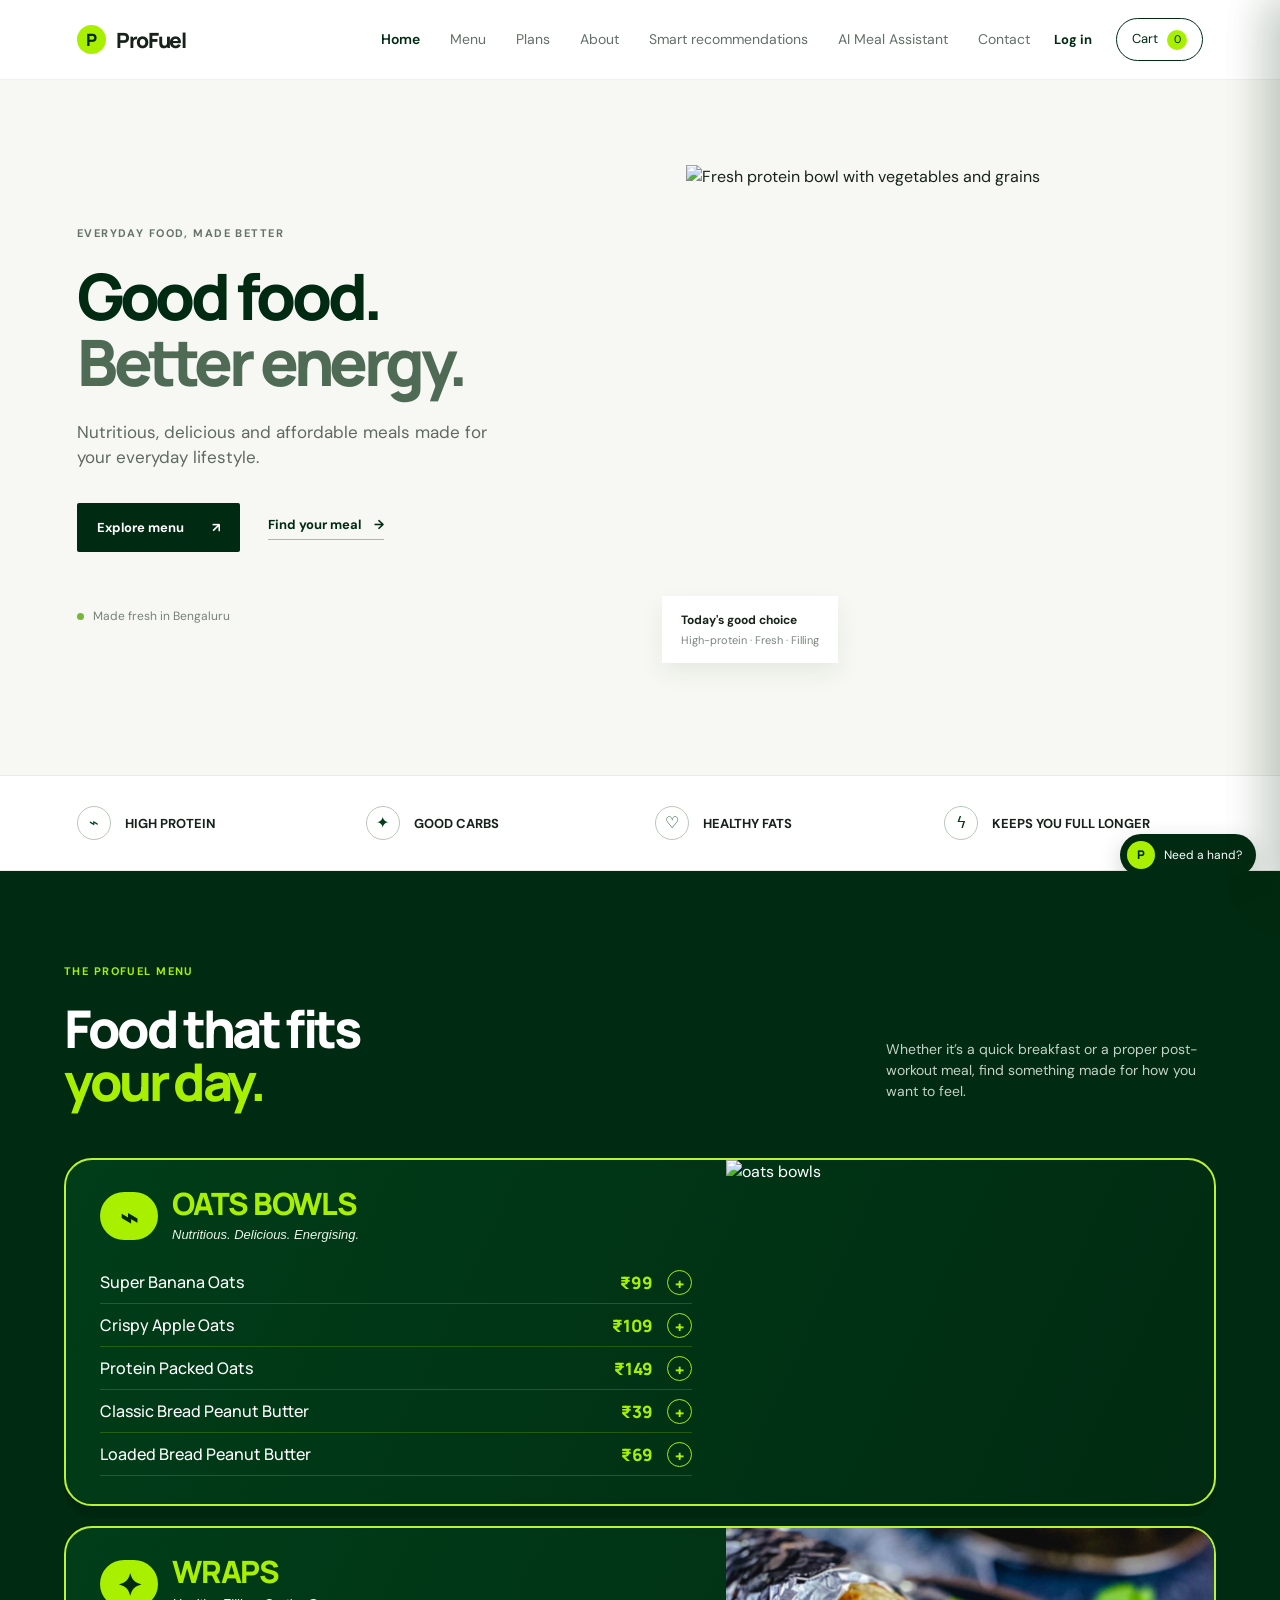
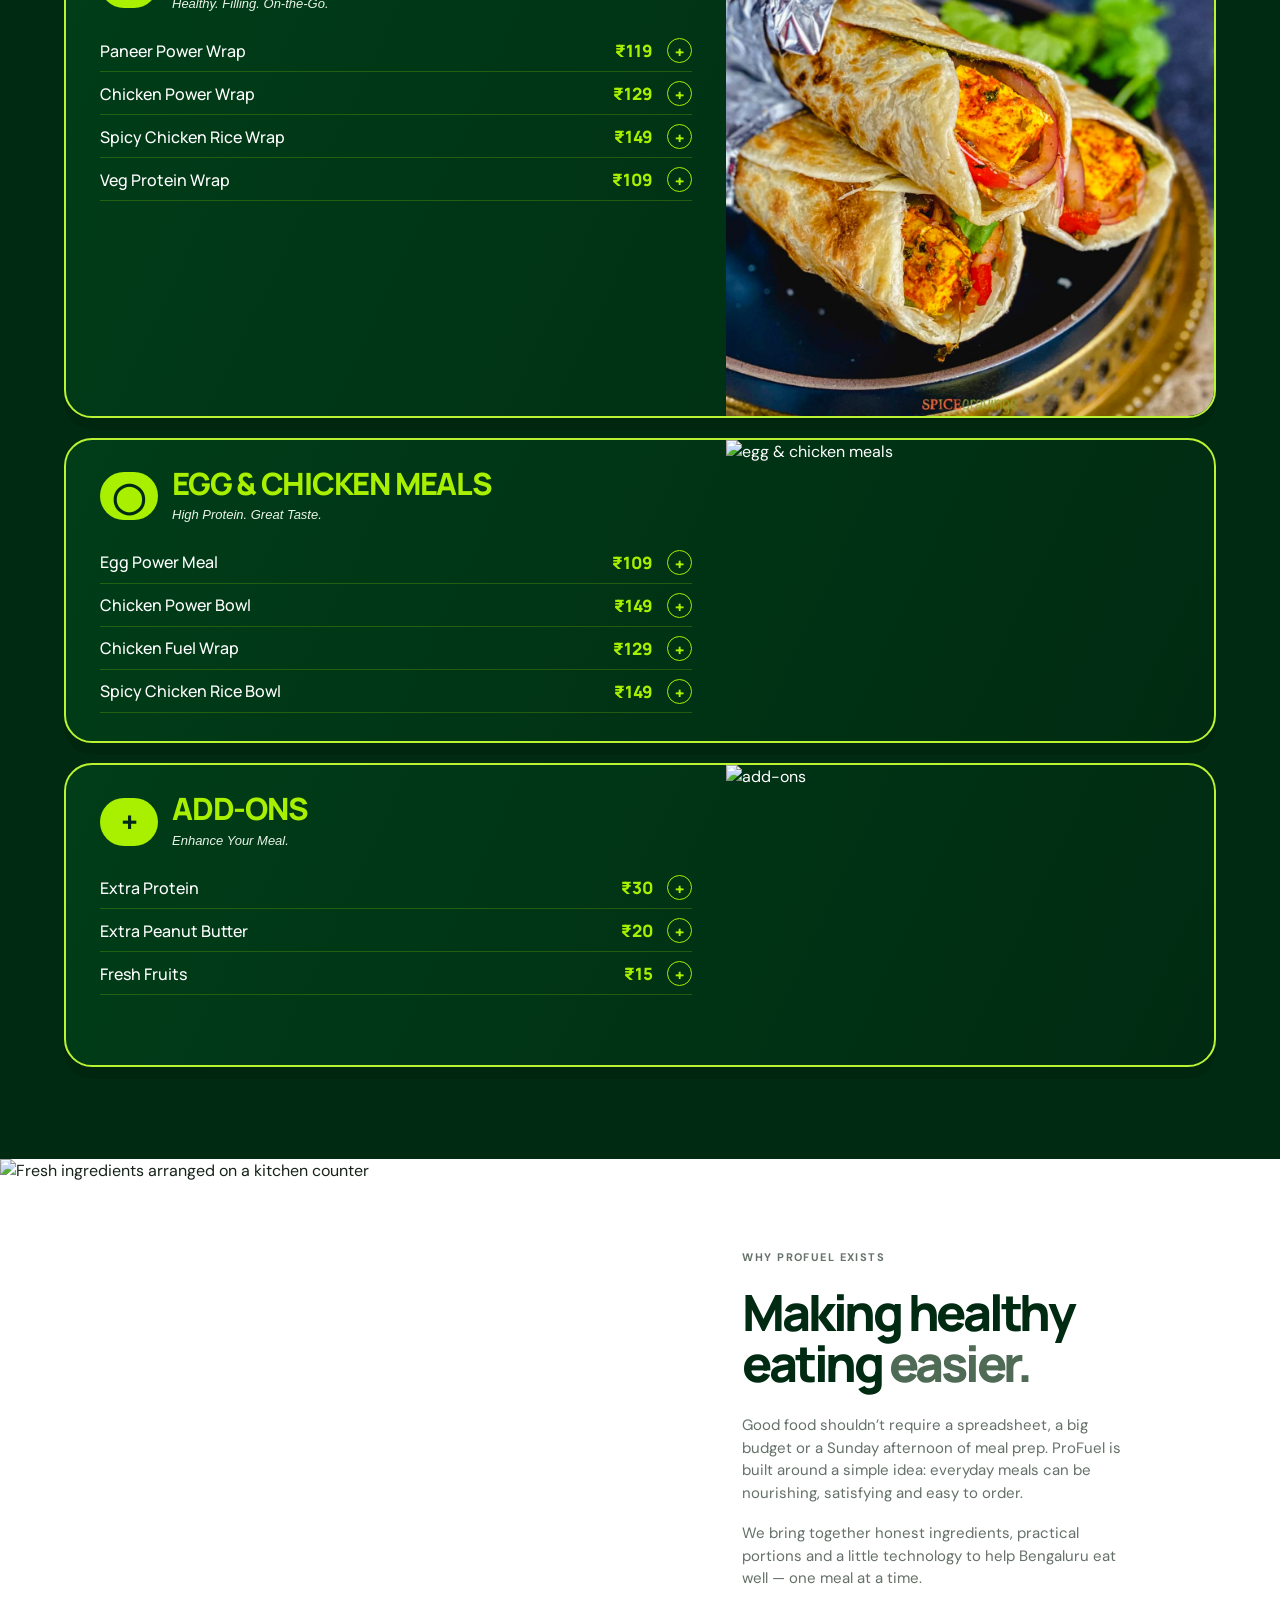
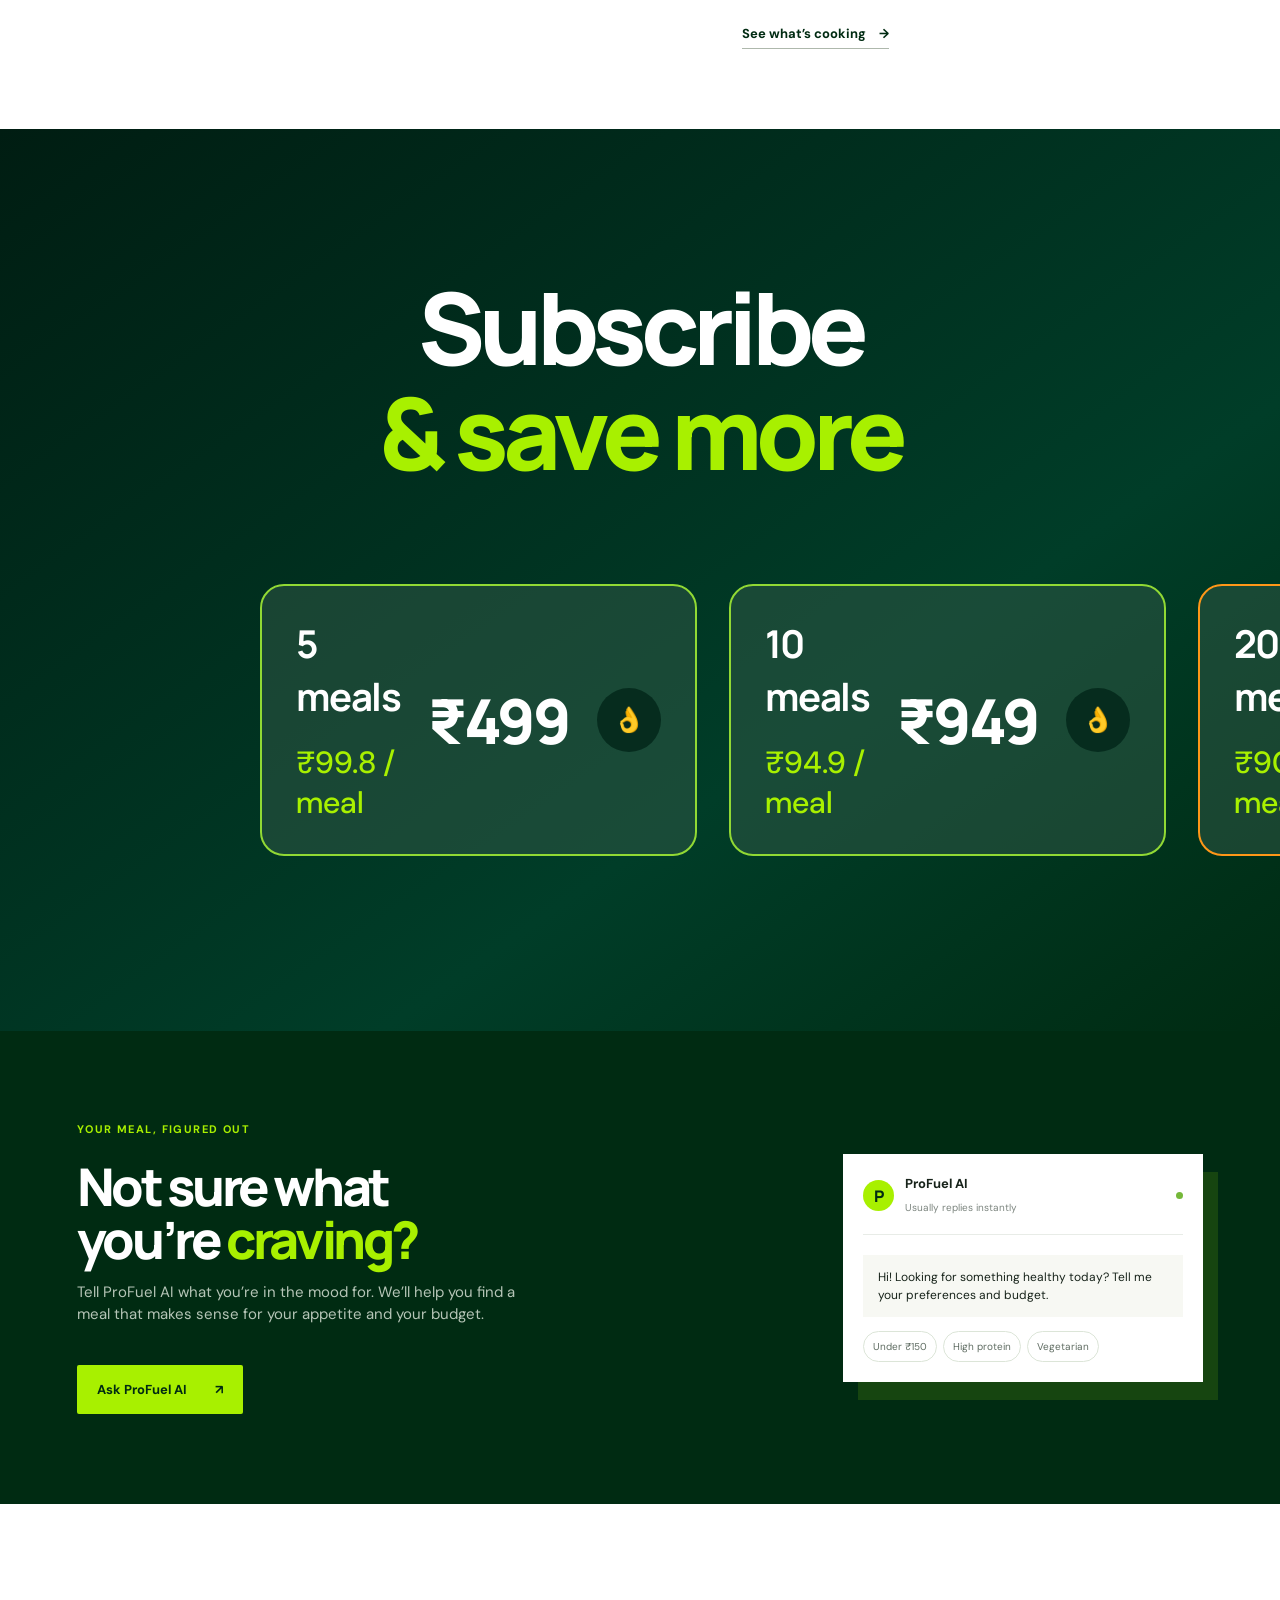
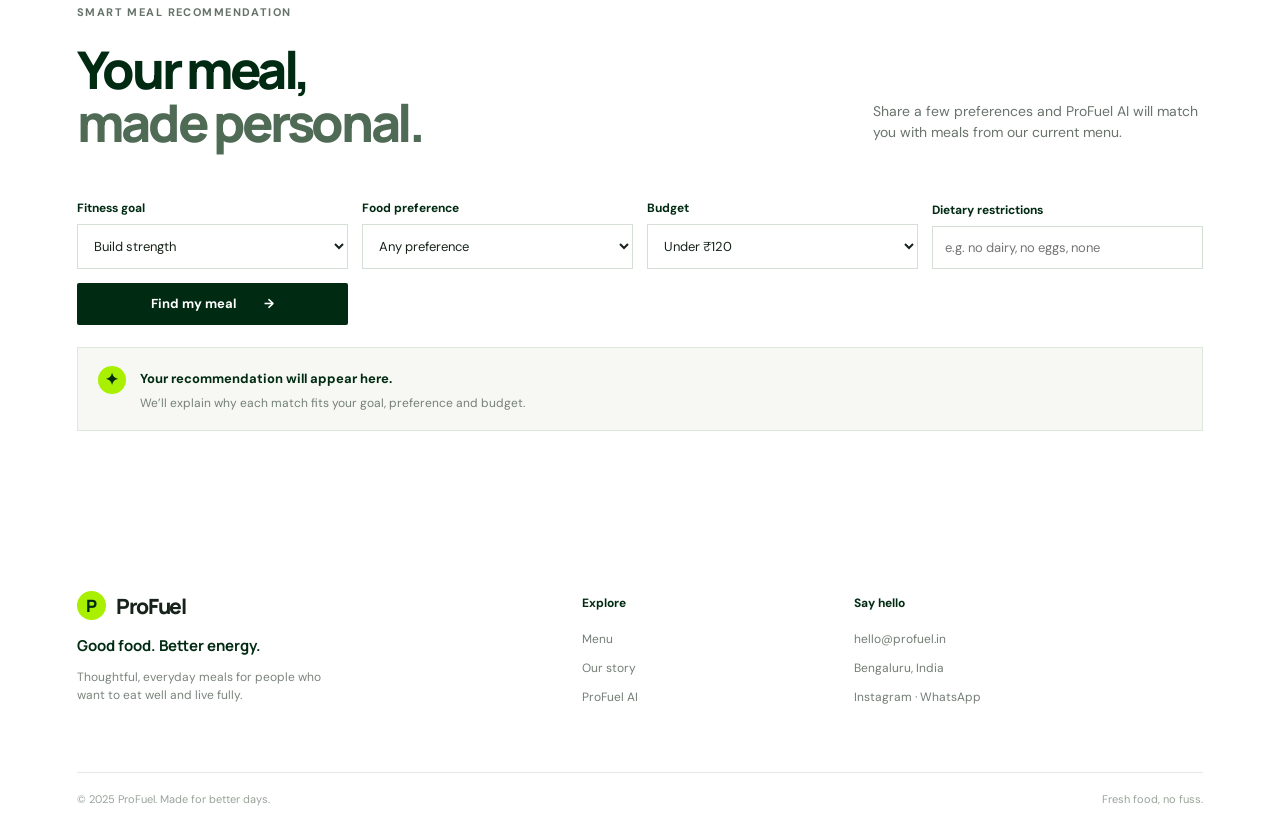
==== commit c8862723: "Center subscription plans and update actions Co-authored-by: Copilot <223556219+Copilot@users.norepl" ====
--- a/ProFuel/index.html
+++ b/ProFuel/index.html
@@ -70,8 +70,8 @@
           <div><h2>Subscribe<br /><em>&amp; save more</em></h2></div>
         </div>
         <div class="plans-grid">
-          <article class="plan-card"><div><h3>5 meals</h3><div class="plan-price">₹99.8 <small>/ meal</small></div></div><strong class="plan-total">₹499</strong><button class="subscribe-button plan-play" data-plan="5 meals" aria-label="Choose 5 meals">▶</button></article>
-          <article class="plan-card"><div><h3>10 meals</h3><div class="plan-price">₹94.9 <small>/ meal</small></div></div><strong class="plan-total">₹949</strong><button class="subscribe-button plan-play" data-plan="10 meals" aria-label="Choose 10 meals">▶</button></article>
+          <article class="plan-card"><div><h3>5 meals</h3><div class="plan-price">₹99.8 <small>/ meal</small></div></div><strong class="plan-total">₹499</strong><button class="subscribe-button plan-play" data-plan="5 meals" aria-label="Choose 5 meals">👌</button></article>
+          <article class="plan-card"><div><h3>10 meals</h3><div class="plan-price">₹94.9 <small>/ meal</small></div></div><strong class="plan-total">₹949</strong><button class="subscribe-button plan-play" data-plan="10 meals" aria-label="Choose 10 meals">👌</button></article>
           <article class="plan-card featured-plan"><span class="plan-badge">BEST VALUE</span><div><h3>20 meals</h3><div class="plan-price">₹90 <small>/ meal</small></div></div><strong class="plan-total">₹1,799</strong><button class="subscribe-button plan-play" data-plan="20 meals" aria-label="Choose 20 meals">👌</button></article>
         </div>
       </section>
--- a/ProFuel/styles.css
+++ b/ProFuel/styles.css
@@ -8,3 +8,4 @@
 .menu-section{max-width:none;padding:92px max(5vw,calc((100vw - 1180px)/2));background:var(--forest);color:#fff}.menu-section .eyebrow{color:var(--lime)}.menu-section h2{color:#fff}.menu-section h2 em{color:var(--lime)}.menu-section .section-intro{color:#c4d2c5}.product-grid{display:grid;grid-template-columns:1fr;gap:20px}.menu-board{display:grid;grid-template-columns:1.15fr .85fr;min-height:300px;overflow:hidden;border:2px solid #baf332;border-radius:28px;background:linear-gradient(115deg,#003d18,#002b12);box-shadow:0 12px 0 #001d0c55}.menu-board-copy{padding:28px 34px}.menu-board-heading{display:flex;align-items:center;gap:14px;margin-bottom:17px}.menu-board-heading h3{margin:0;color:var(--lime);font:800 clamp(20px,2.4vw,32px)/1 Manrope;letter-spacing:-.04em}.menu-board-heading p{margin:7px 0 0;color:#e9f4e7;font-size:13px;font-style:italic}.menu-board-icon{display:grid;place-items:center;width:58px;height:48px;border-radius:28px;background:var(--lime);color:var(--forest);font:800 30px Manrope}.menu-lines{display:grid;gap:1px}.menu-line{display:grid;grid-template-columns:1fr auto auto;gap:14px;align-items:center;padding:8px 0;border-bottom:1px solid #a8f00035}.menu-line strong{display:block;color:#fff;font:500 16px Manrope}.menu-line small{display:none}.menu-line-price{color:var(--lime);font:800 17px Manrope;white-space:nowrap}.menu-add{width:25px;height:25px;border:1px solid #a8f000;background:transparent;color:var(--lime);border-radius:50%;font-weight:800}.menu-add:hover{background:var(--lime);color:var(--forest)}.menu-board-image{width:100%;height:100%;min-height:300px;object-fit:cover;filter:saturate(1.12)}.menu-board-addons .menu-board-image{object-position:center 55%}@media(max-width:700px){.menu-board{grid-template-columns:1fr;border-radius:20px}.menu-board-image{min-height:190px;height:190px;order:-1}.menu-board-copy{padding:23px 20px}.menu-line strong{font-size:13px}.menu-line-price{font-size:15px}.menu-board-icon{width:45px;height:40px;font-size:23px}.menu-board-heading h3{font-size:20px}}
 
 .plans-section{max-width:none;margin:0;padding:145px max(8vw,32px) 175px;background:linear-gradient(145deg,#001d12,#003d28 65%,#002b12);color:#fff;min-height:820px}.plans-section .section-heading{display:block;text-align:center;margin:0 auto 100px}.plans-section .section-heading h2{color:#fff;font-size:clamp(54px,8vw,100px);line-height:1.05;letter-spacing:-.06em}.plans-section .section-heading h2 em{color:var(--lime)}.plans-grid{max-width:980px;margin:auto;display:grid;gap:32px}.plans-section .plan-card{min-height:194px;border:2px solid #91d934;background:rgba(50,91,72,.5);border-radius:24px;padding:31px 34px;display:grid;grid-template-columns:1fr auto auto;align-items:center;gap:28px;position:relative;box-shadow:none}.plans-section .plan-card h3{margin:0 0 20px;color:#fff;font:700 clamp(26px,3vw,40px) Manrope;letter-spacing:-.04em}.plans-section .plan-price{color:var(--lime);font:500 clamp(20px,2.4vw,31px) "DM Sans";letter-spacing:0}.plans-section .plan-price small{font-size:inherit;color:inherit}.plans-section .plan-total{color:#fff;font:800 clamp(38px,5vw,62px) Manrope;white-space:nowrap;letter-spacing:-.05em}.plans-section .plan-play{width:64px;height:64px;padding:0;border-radius:50%;background:#062c1e;color:#fff;font-size:25px;display:grid;place-items:center}.plans-section .featured-plan{border-color:#ff9718;background:rgba(50,91,72,.5);padding:31px 34px}.plans-section .featured-plan .plan-total{color:#ff9417}.plans-section .plan-badge{top:9px;right:15px;border-radius:20px;background:#ff9718;color:#101b12;font-size:15px;font-weight:800;padding:7px 21px}.plans-section .plan-note,.plans-section .plan-card>p{display:none}@media(max-width:600px){.plans-section{padding:82px 20px 100px;min-height:0}.plans-section .section-heading{margin-bottom:52px}.plans-section .section-heading h2{font-size:58px}.plans-section .plan-card,.plans-section .featured-plan{min-height:150px;padding:24px 20px;grid-template-columns:1fr auto;gap:10px}.plans-section .plan-card h3{font-size:27px;margin-bottom:12px}.plans-section .plan-price{font-size:20px}.plans-section .plan-total{font-size:40px;grid-column:2;grid-row:1}.plans-section .plan-play{position:absolute;right:18px;bottom:-24px;width:52px;height:52px;font-size:19px}.plans-section .plan-badge{font-size:11px;padding:6px 12px;top:8px;right:10px}}
+.plans-grid{width:min(100%,760px);margin-left:auto;margin-right:auto;justify-items:stretch}.plans-section .plan-card{width:100%}.plans-section .plan-play{font-family:"DM Sans",sans-serif;font-size:24px}
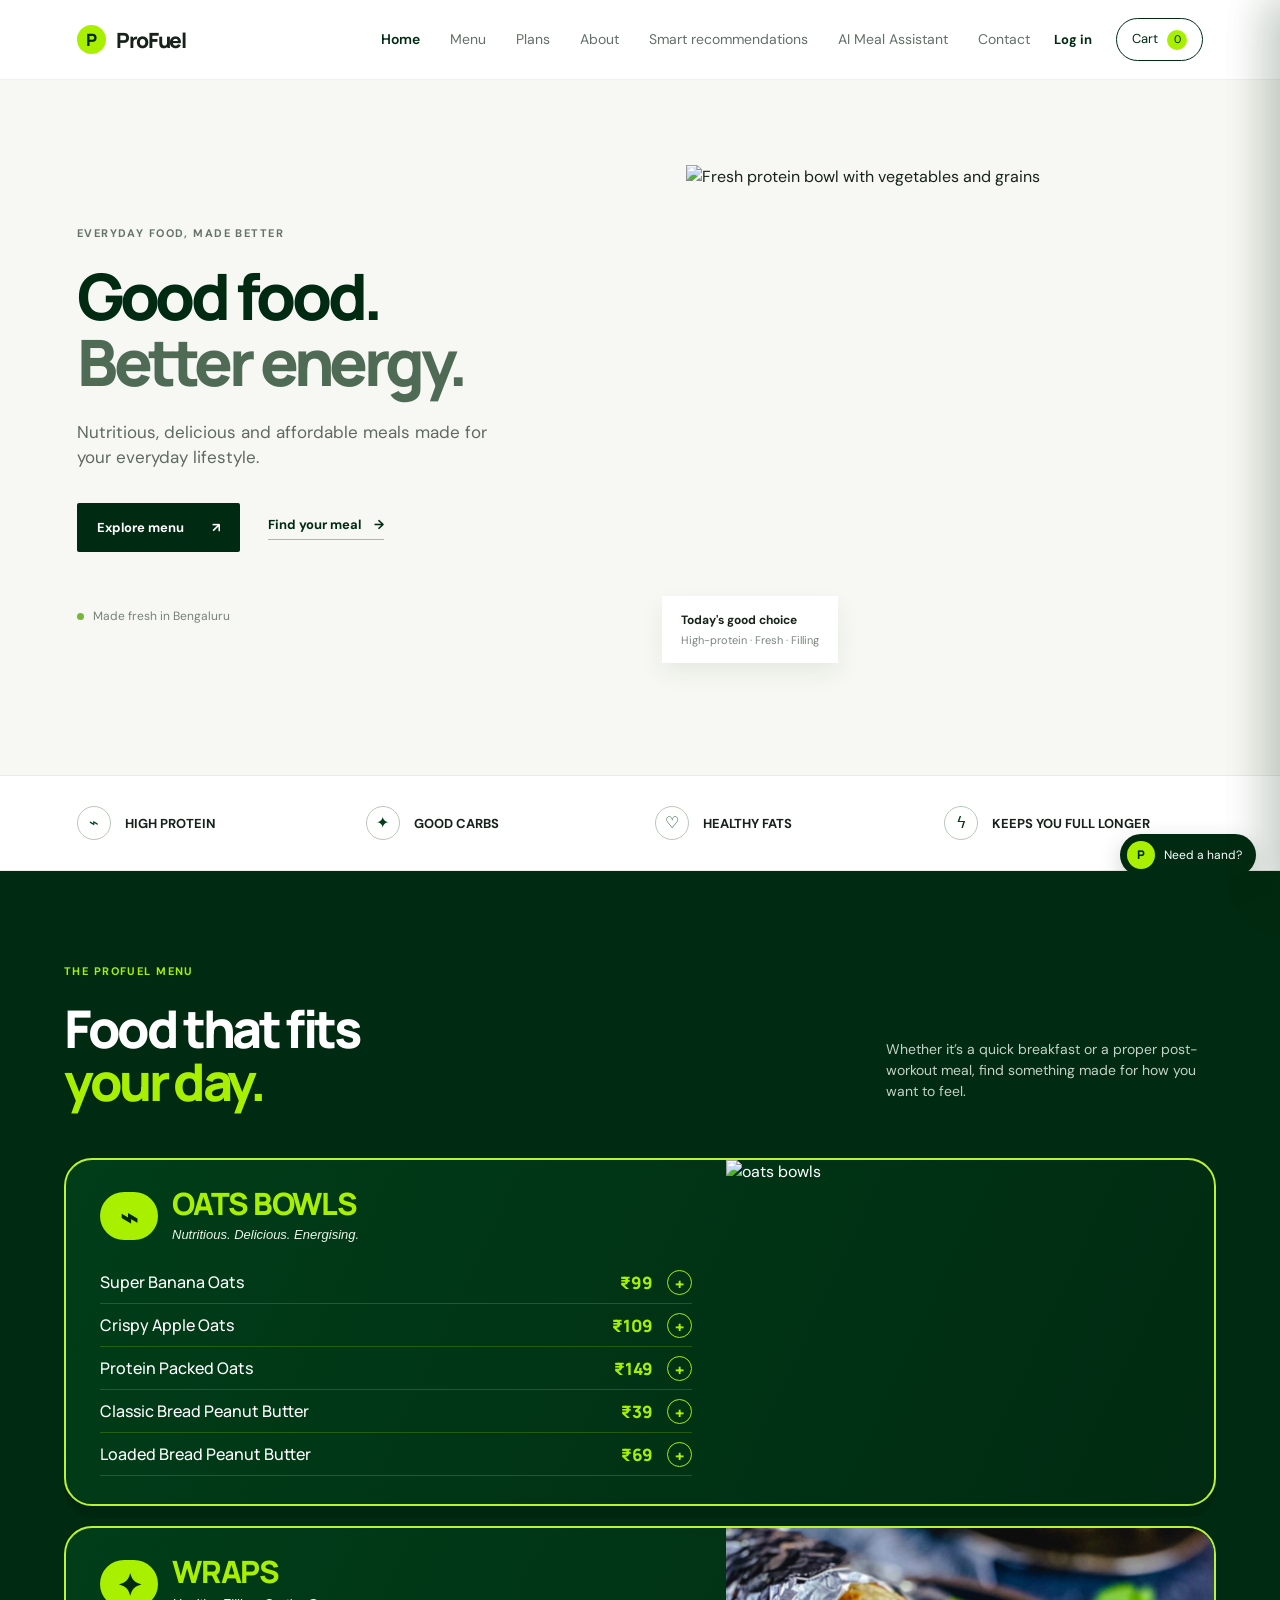
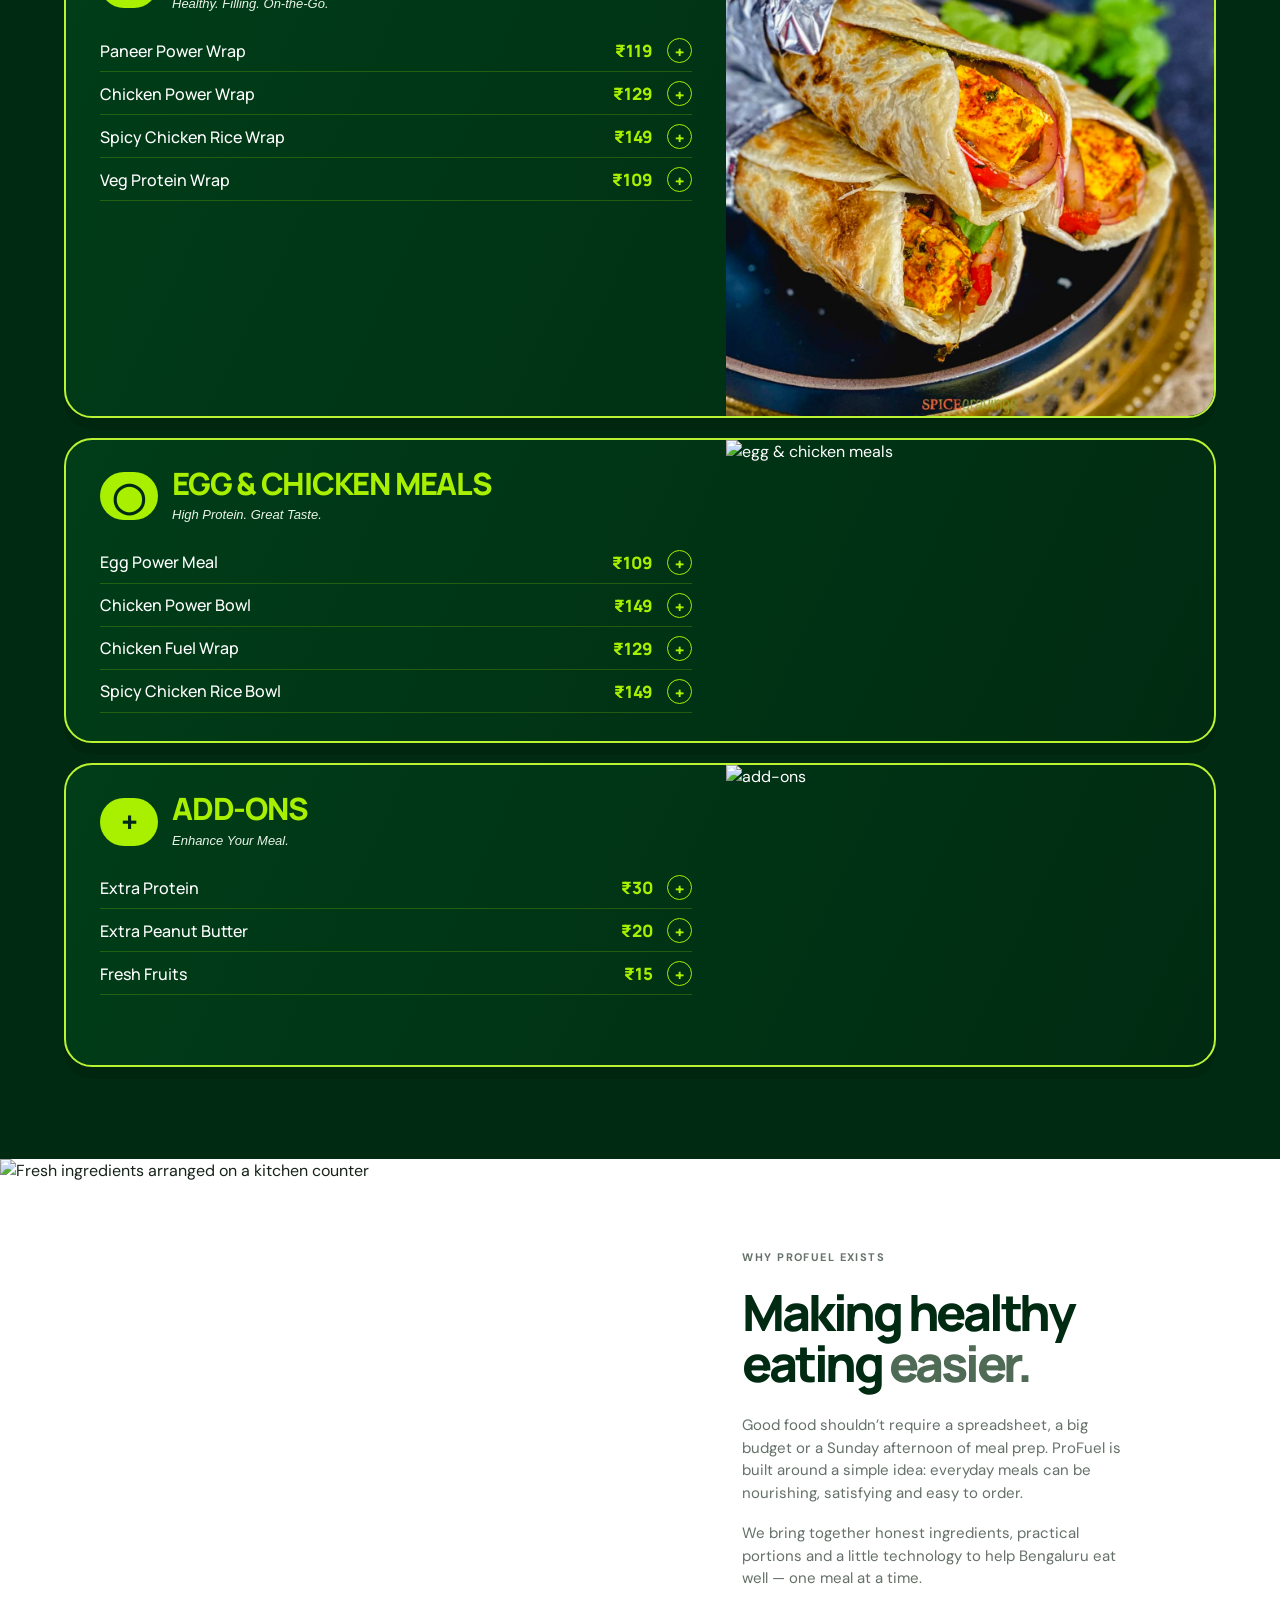
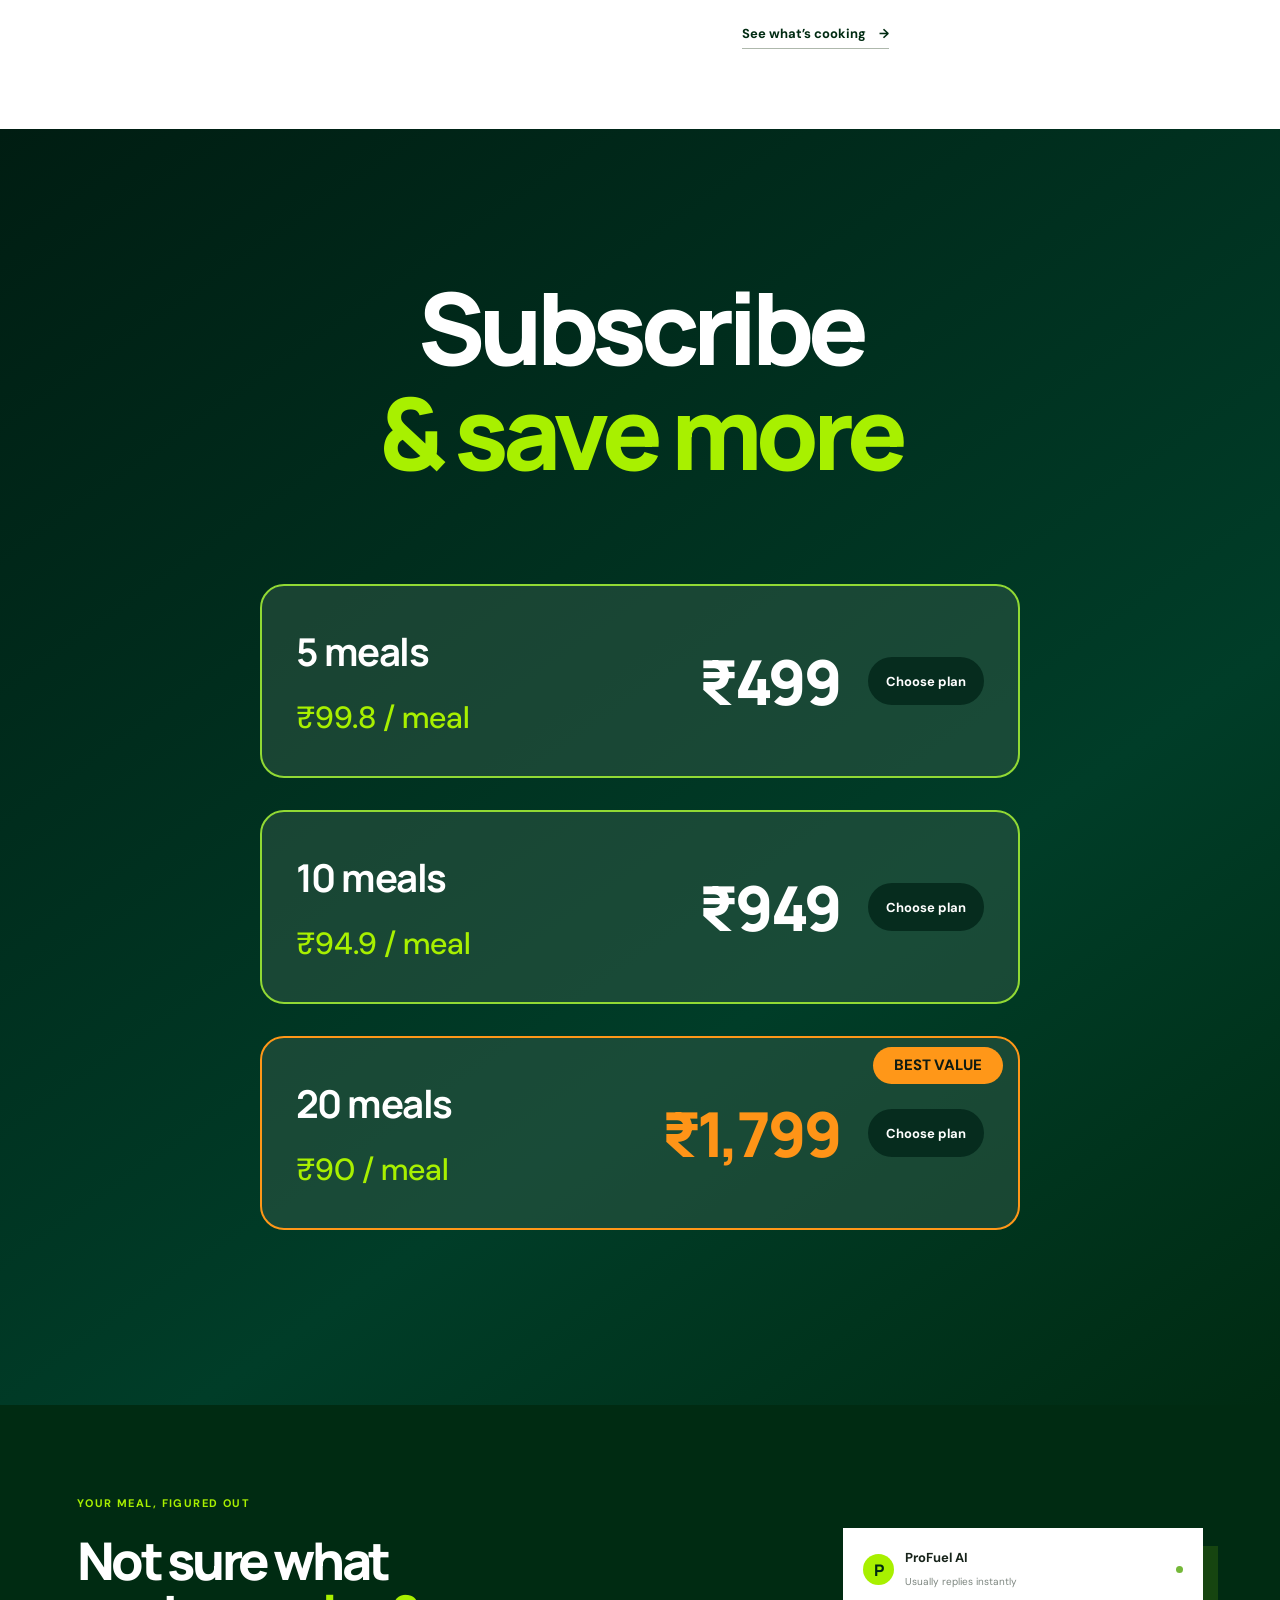
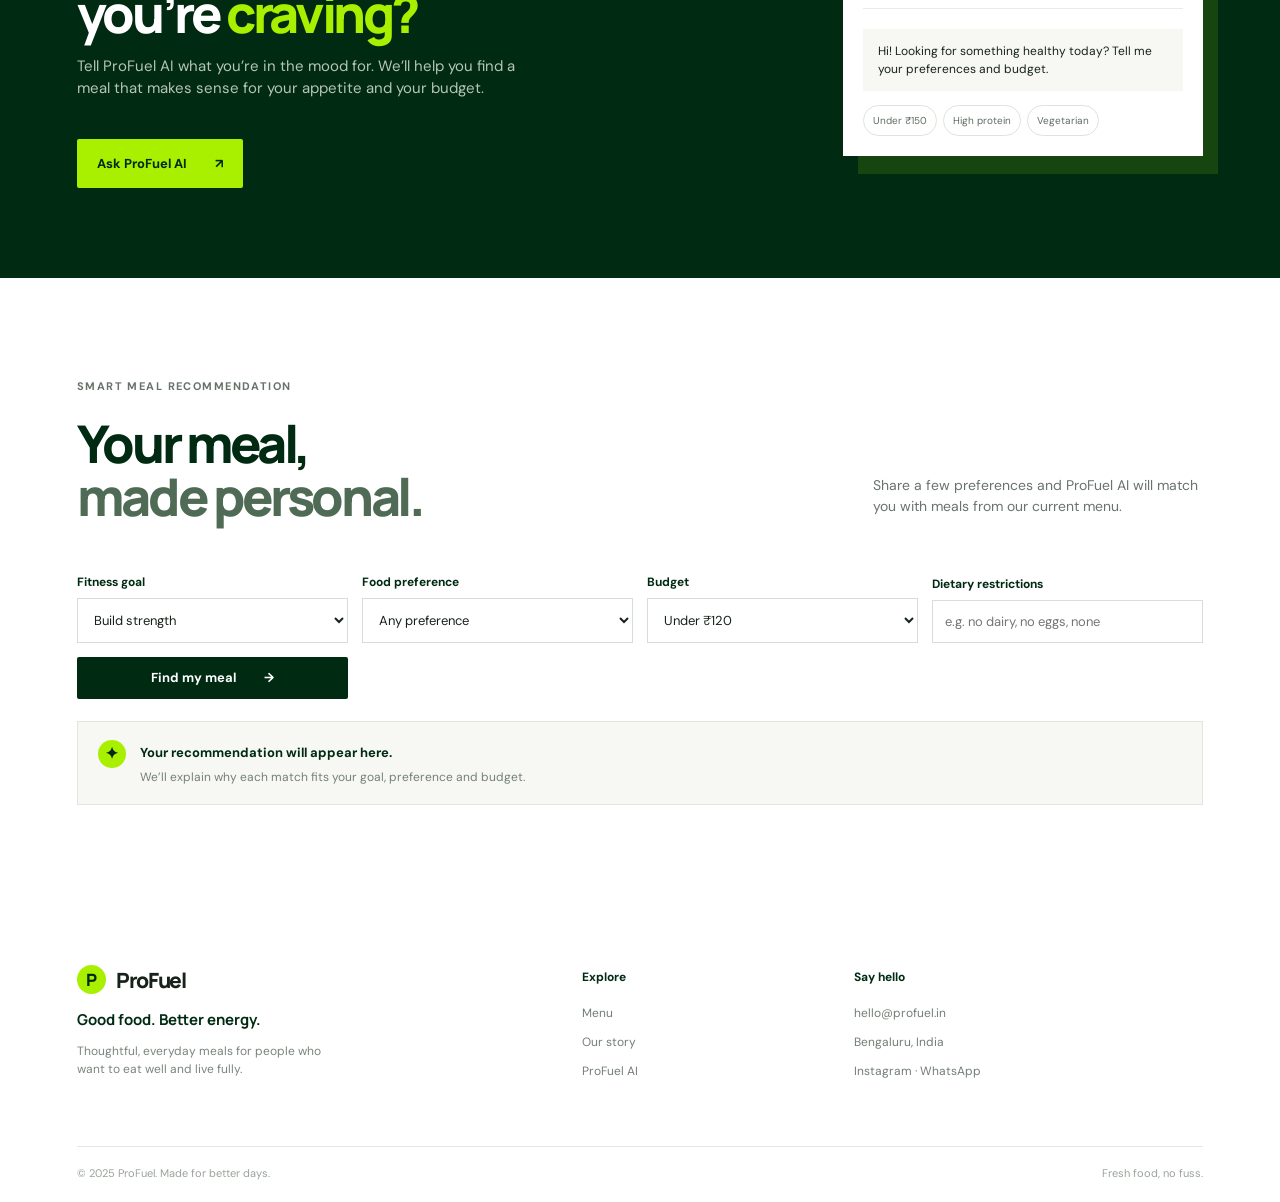
==== commit 260bb403: "Center subscription plans and remove emoji actions Co-authored-by: Copilot <223556219+Copilot@users." ====
--- a/ProFuel/index.html
+++ b/ProFuel/index.html
@@ -70,9 +70,9 @@
           <div><h2>Subscribe<br /><em>&amp; save more</em></h2></div>
         </div>
         <div class="plans-grid">
-          <article class="plan-card"><div><h3>5 meals</h3><div class="plan-price">₹99.8 <small>/ meal</small></div></div><strong class="plan-total">₹499</strong><button class="subscribe-button plan-play" data-plan="5 meals" aria-label="Choose 5 meals">👌</button></article>
-          <article class="plan-card"><div><h3>10 meals</h3><div class="plan-price">₹94.9 <small>/ meal</small></div></div><strong class="plan-total">₹949</strong><button class="subscribe-button plan-play" data-plan="10 meals" aria-label="Choose 10 meals">👌</button></article>
-          <article class="plan-card featured-plan"><span class="plan-badge">BEST VALUE</span><div><h3>20 meals</h3><div class="plan-price">₹90 <small>/ meal</small></div></div><strong class="plan-total">₹1,799</strong><button class="subscribe-button plan-play" data-plan="20 meals" aria-label="Choose 20 meals">👌</button></article>
+          <article class="plan-card"><div><h3>5 meals</h3><div class="plan-price">₹99.8 <small>/ meal</small></div></div><strong class="plan-total">₹499</strong><button class="subscribe-button plan-play" data-plan="5 meals">Choose plan</button></article>
+          <article class="plan-card"><div><h3>10 meals</h3><div class="plan-price">₹94.9 <small>/ meal</small></div></div><strong class="plan-total">₹949</strong><button class="subscribe-button plan-play" data-plan="10 meals">Choose plan</button></article>
+          <article class="plan-card featured-plan"><span class="plan-badge">BEST VALUE</span><div><h3>20 meals</h3><div class="plan-price">₹90 <small>/ meal</small></div></div><strong class="plan-total">₹1,799</strong><button class="subscribe-button plan-play" data-plan="20 meals">Choose plan</button></article>
         </div>
       </section>
 
--- a/ProFuel/styles.css
+++ b/ProFuel/styles.css
@@ -8,4 +8,4 @@
 .menu-section{max-width:none;padding:92px max(5vw,calc((100vw - 1180px)/2));background:var(--forest);color:#fff}.menu-section .eyebrow{color:var(--lime)}.menu-section h2{color:#fff}.menu-section h2 em{color:var(--lime)}.menu-section .section-intro{color:#c4d2c5}.product-grid{display:grid;grid-template-columns:1fr;gap:20px}.menu-board{display:grid;grid-template-columns:1.15fr .85fr;min-height:300px;overflow:hidden;border:2px solid #baf332;border-radius:28px;background:linear-gradient(115deg,#003d18,#002b12);box-shadow:0 12px 0 #001d0c55}.menu-board-copy{padding:28px 34px}.menu-board-heading{display:flex;align-items:center;gap:14px;margin-bottom:17px}.menu-board-heading h3{margin:0;color:var(--lime);font:800 clamp(20px,2.4vw,32px)/1 Manrope;letter-spacing:-.04em}.menu-board-heading p{margin:7px 0 0;color:#e9f4e7;font-size:13px;font-style:italic}.menu-board-icon{display:grid;place-items:center;width:58px;height:48px;border-radius:28px;background:var(--lime);color:var(--forest);font:800 30px Manrope}.menu-lines{display:grid;gap:1px}.menu-line{display:grid;grid-template-columns:1fr auto auto;gap:14px;align-items:center;padding:8px 0;border-bottom:1px solid #a8f00035}.menu-line strong{display:block;color:#fff;font:500 16px Manrope}.menu-line small{display:none}.menu-line-price{color:var(--lime);font:800 17px Manrope;white-space:nowrap}.menu-add{width:25px;height:25px;border:1px solid #a8f000;background:transparent;color:var(--lime);border-radius:50%;font-weight:800}.menu-add:hover{background:var(--lime);color:var(--forest)}.menu-board-image{width:100%;height:100%;min-height:300px;object-fit:cover;filter:saturate(1.12)}.menu-board-addons .menu-board-image{object-position:center 55%}@media(max-width:700px){.menu-board{grid-template-columns:1fr;border-radius:20px}.menu-board-image{min-height:190px;height:190px;order:-1}.menu-board-copy{padding:23px 20px}.menu-line strong{font-size:13px}.menu-line-price{font-size:15px}.menu-board-icon{width:45px;height:40px;font-size:23px}.menu-board-heading h3{font-size:20px}}
 
 .plans-section{max-width:none;margin:0;padding:145px max(8vw,32px) 175px;background:linear-gradient(145deg,#001d12,#003d28 65%,#002b12);color:#fff;min-height:820px}.plans-section .section-heading{display:block;text-align:center;margin:0 auto 100px}.plans-section .section-heading h2{color:#fff;font-size:clamp(54px,8vw,100px);line-height:1.05;letter-spacing:-.06em}.plans-section .section-heading h2 em{color:var(--lime)}.plans-grid{max-width:980px;margin:auto;display:grid;gap:32px}.plans-section .plan-card{min-height:194px;border:2px solid #91d934;background:rgba(50,91,72,.5);border-radius:24px;padding:31px 34px;display:grid;grid-template-columns:1fr auto auto;align-items:center;gap:28px;position:relative;box-shadow:none}.plans-section .plan-card h3{margin:0 0 20px;color:#fff;font:700 clamp(26px,3vw,40px) Manrope;letter-spacing:-.04em}.plans-section .plan-price{color:var(--lime);font:500 clamp(20px,2.4vw,31px) "DM Sans";letter-spacing:0}.plans-section .plan-price small{font-size:inherit;color:inherit}.plans-section .plan-total{color:#fff;font:800 clamp(38px,5vw,62px) Manrope;white-space:nowrap;letter-spacing:-.05em}.plans-section .plan-play{width:64px;height:64px;padding:0;border-radius:50%;background:#062c1e;color:#fff;font-size:25px;display:grid;place-items:center}.plans-section .featured-plan{border-color:#ff9718;background:rgba(50,91,72,.5);padding:31px 34px}.plans-section .featured-plan .plan-total{color:#ff9417}.plans-section .plan-badge{top:9px;right:15px;border-radius:20px;background:#ff9718;color:#101b12;font-size:15px;font-weight:800;padding:7px 21px}.plans-section .plan-note,.plans-section .plan-card>p{display:none}@media(max-width:600px){.plans-section{padding:82px 20px 100px;min-height:0}.plans-section .section-heading{margin-bottom:52px}.plans-section .section-heading h2{font-size:58px}.plans-section .plan-card,.plans-section .featured-plan{min-height:150px;padding:24px 20px;grid-template-columns:1fr auto;gap:10px}.plans-section .plan-card h3{font-size:27px;margin-bottom:12px}.plans-section .plan-price{font-size:20px}.plans-section .plan-total{font-size:40px;grid-column:2;grid-row:1}.plans-section .plan-play{position:absolute;right:18px;bottom:-24px;width:52px;height:52px;font-size:19px}.plans-section .plan-badge{font-size:11px;padding:6px 12px;top:8px;right:10px}}
-.plans-grid{width:min(100%,760px);margin-left:auto;margin-right:auto;justify-items:stretch}.plans-section .plan-card{width:100%}.plans-section .plan-play{font-family:"DM Sans",sans-serif;font-size:24px}
+.plans-grid{width:min(100%,760px);max-width:100%;margin-left:auto;margin-right:auto;grid-template-columns:minmax(0,1fr);justify-items:stretch}.plans-section .plan-card{width:100%;min-width:0}.plans-section .plan-play{width:auto;min-width:110px;height:48px;padding:0 18px;border-radius:999px;font-family:"DM Sans",sans-serif;font-size:13px;font-weight:700;white-space:nowrap}
